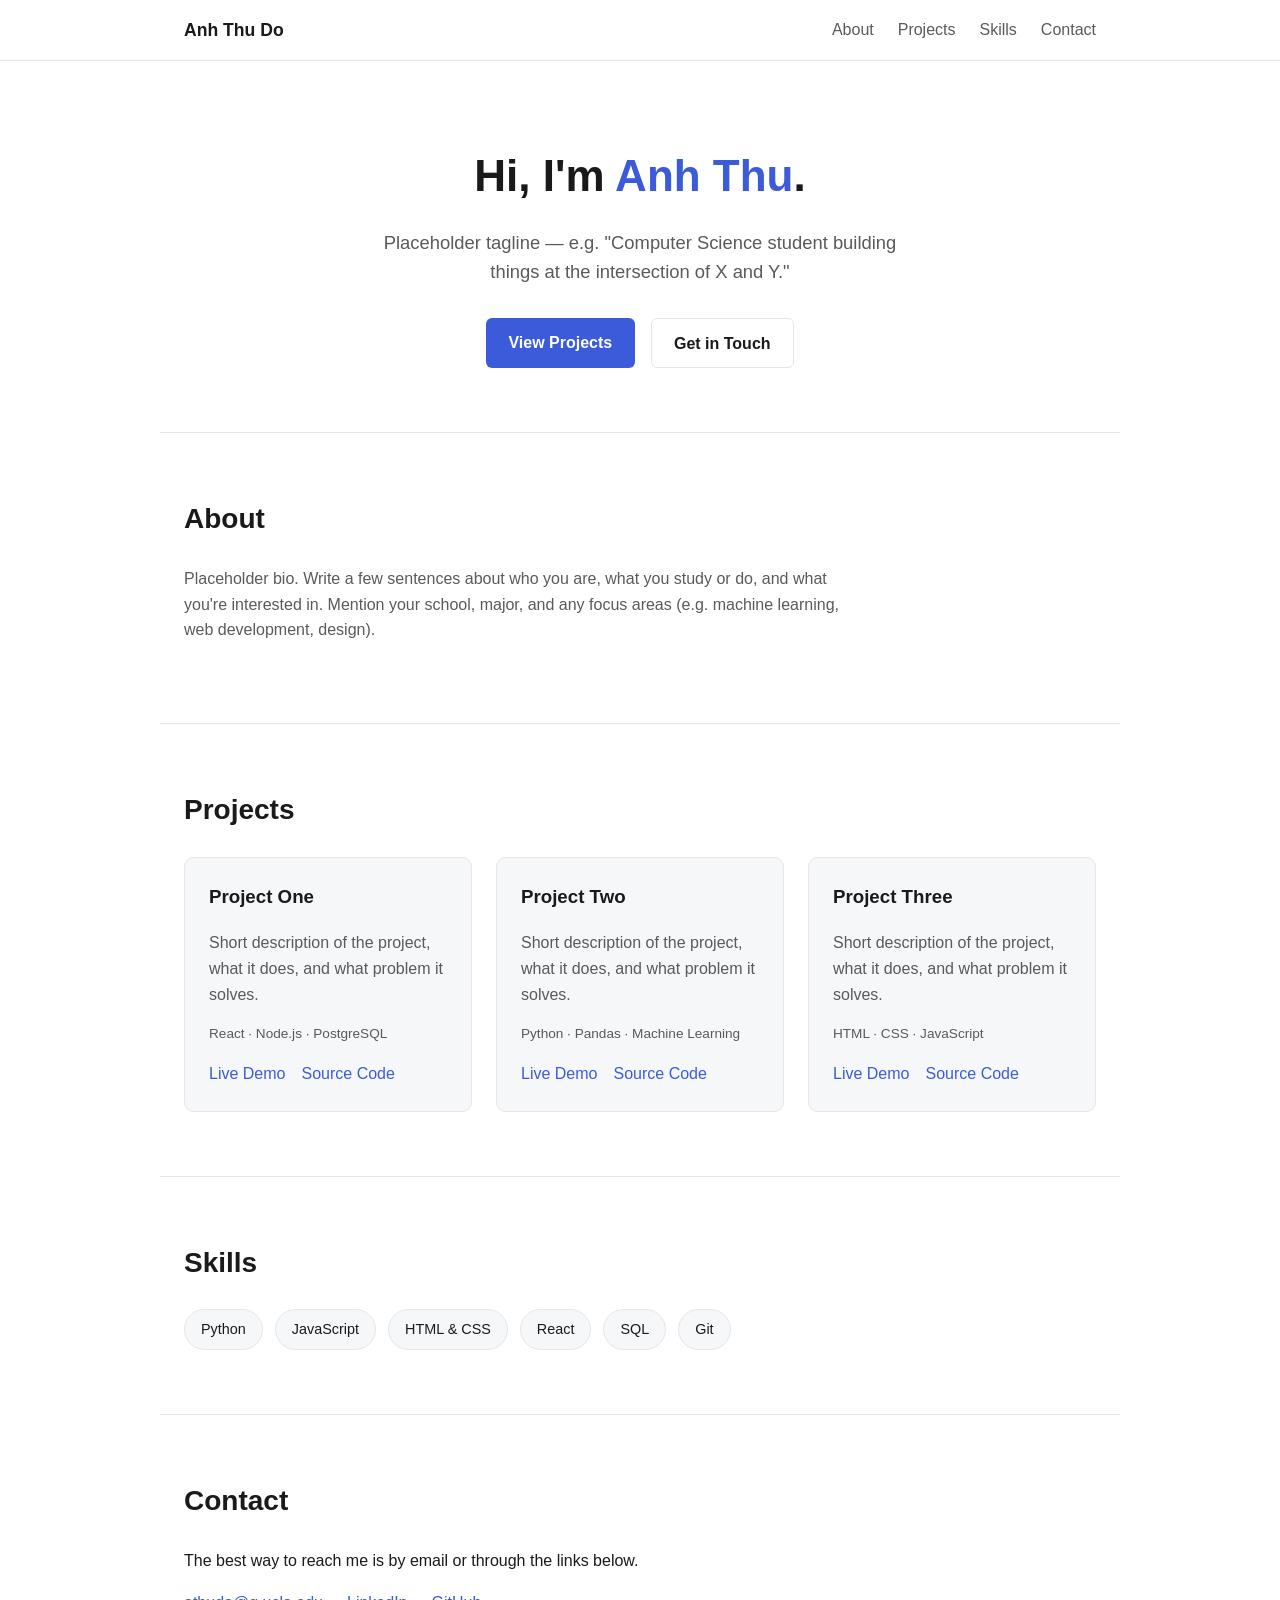
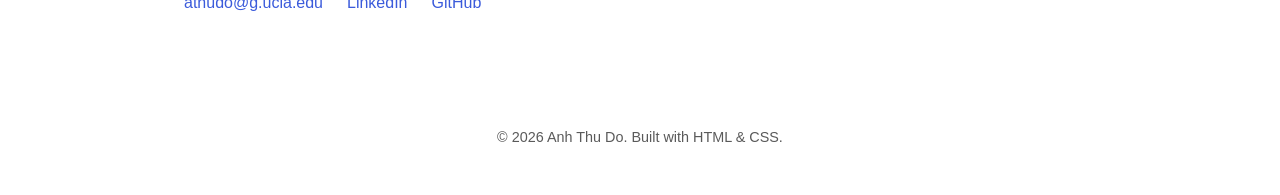
==== index.html @ 228ca064 "website is born" ====
<!DOCTYPE html>
<html lang="en">
<head>
  <meta charset="UTF-8" />
  <meta name="viewport" content="width=device-width, initial-scale=1.0" />
  <title>Anh Thu Do</title>
  <meta name="description" content="Personal website and portfolio of Anh Thu Do." />
  <link rel="stylesheet" href="assets/css/style.css" />
</head>
<body>
  <header class="nav">
    <div class="nav-inner">
      <a href="#" class="nav-logo">Anh Thu Do</a>
      <nav>
        <ul class="nav-links">
          <li><a href="#about">About</a></li>
          <li><a href="#projects">Projects</a></li>
          <li><a href="#skills">Skills</a></li>
          <li><a href="#contact">Contact</a></li>
        </ul>
      </nav>
      <button class="nav-toggle" id="navToggle" aria-label="Toggle menu" aria-expanded="false">
        <span></span><span></span><span></span>
      </button>
    </div>
  </header>

  <main>
    <section id="hero" class="hero">
      <div class="hero-inner">
        <h1>Hi, I'm <span class="accent">Anh Thu</span>.</h1>
        <p class="hero-subtitle">Placeholder tagline &mdash; e.g. "Computer Science student building things at the intersection of X and Y."</p>
        <div class="hero-cta">
          <a href="#projects" class="btn btn-primary">View Projects</a>
          <a href="#contact" class="btn btn-secondary">Get in Touch</a>
        </div>
      </div>
    </section>

    <section id="about" class="section">
      <h2 class="section-title">About</h2>
      <div class="about-content">
        <p>
          Placeholder bio. Write a few sentences about who you are, what you study or do,
          and what you're interested in. Mention your school, major, and any focus areas
          (e.g. machine learning, web development, design).
        </p>
      </div>
    </section>

    <section id="projects" class="section">
      <h2 class="section-title">Projects</h2>
      <div class="project-grid">
        <article class="project-card">
          <h3>Project One</h3>
          <p>Short description of the project, what it does, and what problem it solves.</p>
          <p class="project-tags">React &middot; Node.js &middot; PostgreSQL</p>
          <div class="project-links">
            <a href="#">Live Demo</a>
            <a href="#">Source Code</a>
          </div>
        </article>
        <article class="project-card">
          <h3>Project Two</h3>
          <p>Short description of the project, what it does, and what problem it solves.</p>
          <p class="project-tags">Python &middot; Pandas &middot; Machine Learning</p>
          <div class="project-links">
            <a href="#">Live Demo</a>
            <a href="#">Source Code</a>
          </div>
        </article>
        <article class="project-card">
          <h3>Project Three</h3>
          <p>Short description of the project, what it does, and what problem it solves.</p>
          <p class="project-tags">HTML &middot; CSS &middot; JavaScript</p>
          <div class="project-links">
            <a href="#">Live Demo</a>
            <a href="#">Source Code</a>
          </div>
        </article>
      </div>
    </section>

    <section id="skills" class="section">
      <h2 class="section-title">Skills</h2>
      <ul class="skills-list">
        <li>Python</li>
        <li>JavaScript</li>
        <li>HTML &amp; CSS</li>
        <li>React</li>
        <li>SQL</li>
        <li>Git</li>
      </ul>
    </section>

    <section id="contact" class="section">
      <h2 class="section-title">Contact</h2>
      <p>The best way to reach me is by email or through the links below.</p>
      <div class="contact-links">
        <a href="mailto:athudo@g.ucla.edu">athudo@g.ucla.edu</a>
        <a href="#" target="_blank" rel="noopener">LinkedIn</a>
        <a href="#" target="_blank" rel="noopener">GitHub</a>
      </div>
    </section>
  </main>

  <footer class="footer">
    <p>&copy; <span id="year"></span> Anh Thu Do. Built with HTML &amp; CSS.</p>
  </footer>

  <script src="assets/js/main.js"></script>
</body>
</html>
---- assets/css/style.css ----
:root {
  --bg: #ffffff;
  --bg-alt: #f6f7f9;
  --text: #1a1a1a;
  --text-muted: #5a5a5a;
  --accent: #3b5bdb;
  --border: #e4e6eb;
  --max-width: 960px;
}

@media (prefers-color-scheme: dark) {
  :root {
    --bg: #121212;
    --bg-alt: #1a1a1a;
    --text: #f0f0f0;
    --text-muted: #a0a0a0;
    --accent: #7c9bff;
    --border: #2a2a2a;
  }
}

* {
  box-sizing: border-box;
}

html {
  scroll-behavior: smooth;
}

body {
  margin: 0;
  font-family: -apple-system, BlinkMacSystemFont, "Segoe UI", Roboto, Helvetica, Arial, sans-serif;
  background: var(--bg);
  color: var(--text);
  line-height: 1.6;
}

a {
  color: var(--accent);
  text-decoration: none;
}

a:hover {
  text-decoration: underline;
}

/* Nav */
.nav {
  position: sticky;
  top: 0;
  background: var(--bg);
  border-bottom: 1px solid var(--border);
  z-index: 10;
}

.nav-inner {
  max-width: var(--max-width);
  margin: 0 auto;
  padding: 1rem 1.5rem;
  display: flex;
  align-items: center;
  justify-content: space-between;
}

.nav-logo {
  font-weight: 700;
  font-size: 1.1rem;
  color: var(--text);
}

.nav-links {
  list-style: none;
  display: flex;
  gap: 1.5rem;
  margin: 0;
  padding: 0;
}

.nav-links a {
  color: var(--text-muted);
  font-weight: 500;
}

.nav-links a:hover {
  color: var(--accent);
  text-decoration: none;
}

.nav-toggle {
  display: none;
  flex-direction: column;
  gap: 4px;
  background: none;
  border: none;
  cursor: pointer;
  padding: 0.5rem;
}

.nav-toggle span {
  width: 22px;
  height: 2px;
  background: var(--text);
}

/* Hero */
.hero {
  padding: 5rem 1.5rem 4rem;
  text-align: center;
}

.hero-inner {
  max-width: var(--max-width);
  margin: 0 auto;
}

.hero h1 {
  font-size: 2.75rem;
  margin: 0 0 1rem;
}

.accent {
  color: var(--accent);
}

.hero-subtitle {
  font-size: 1.15rem;
  color: var(--text-muted);
  max-width: 560px;
  margin: 0 auto 2rem;
}

.hero-cta {
  display: flex;
  gap: 1rem;
  justify-content: center;
}

.btn {
  display: inline-block;
  padding: 0.7rem 1.4rem;
  border-radius: 6px;
  font-weight: 600;
}

.btn:hover {
  text-decoration: none;
}

.btn-primary {
  background: var(--accent);
  color: #fff;
}

.btn-primary:hover {
  opacity: 0.9;
}

.btn-secondary {
  background: transparent;
  color: var(--text);
  border: 1px solid var(--border);
}

.btn-secondary:hover {
  background: var(--bg-alt);
}

/* Sections */
.section {
  max-width: var(--max-width);
  margin: 0 auto;
  padding: 4rem 1.5rem;
  border-top: 1px solid var(--border);
}

.section-title {
  font-size: 1.75rem;
  margin: 0 0 1.5rem;
}

.about-content p {
  color: var(--text-muted);
  max-width: 680px;
}

/* Projects */
.project-grid {
  display: grid;
  grid-template-columns: repeat(auto-fit, minmax(260px, 1fr));
  gap: 1.5rem;
}

.project-card {
  background: var(--bg-alt);
  border: 1px solid var(--border);
  border-radius: 10px;
  padding: 1.5rem;
}

.project-card h3 {
  margin-top: 0;
}

.project-card p {
  color: var(--text-muted);
}

.project-tags {
  font-size: 0.85rem;
  color: var(--accent);
}

.project-links {
  display: flex;
  gap: 1rem;
  margin-top: 1rem;
}

/* Skills */
.skills-list {
  list-style: none;
  display: flex;
  flex-wrap: wrap;
  gap: 0.75rem;
  padding: 0;
  margin: 0;
}

.skills-list li {
  background: var(--bg-alt);
  border: 1px solid var(--border);
  padding: 0.5rem 1rem;
  border-radius: 999px;
  font-size: 0.9rem;
}

/* Contact */
.contact-links {
  display: flex;
  gap: 1.5rem;
  flex-wrap: wrap;
  margin-top: 1rem;
  font-weight: 500;
}

/* Footer */
.footer {
  text-align: center;
  padding: 2rem 1.5rem;
  color: var(--text-muted);
  font-size: 0.9rem;
}

/* Mobile */
@media (max-width: 640px) {
  .nav-links {
    position: absolute;
    top: 100%;
    left: 0;
    right: 0;
    background: var(--bg);
    border-bottom: 1px solid var(--border);
    flex-direction: column;
    padding: 1rem 1.5rem;
    display: none;
  }

  .nav-links.open {
    display: flex;
  }

  .nav-toggle {
    display: flex;
  }

  .hero h1 {
    font-size: 2.1rem;
  }

  .hero-cta {
    flex-direction: column;
    align-items: center;
  }
}
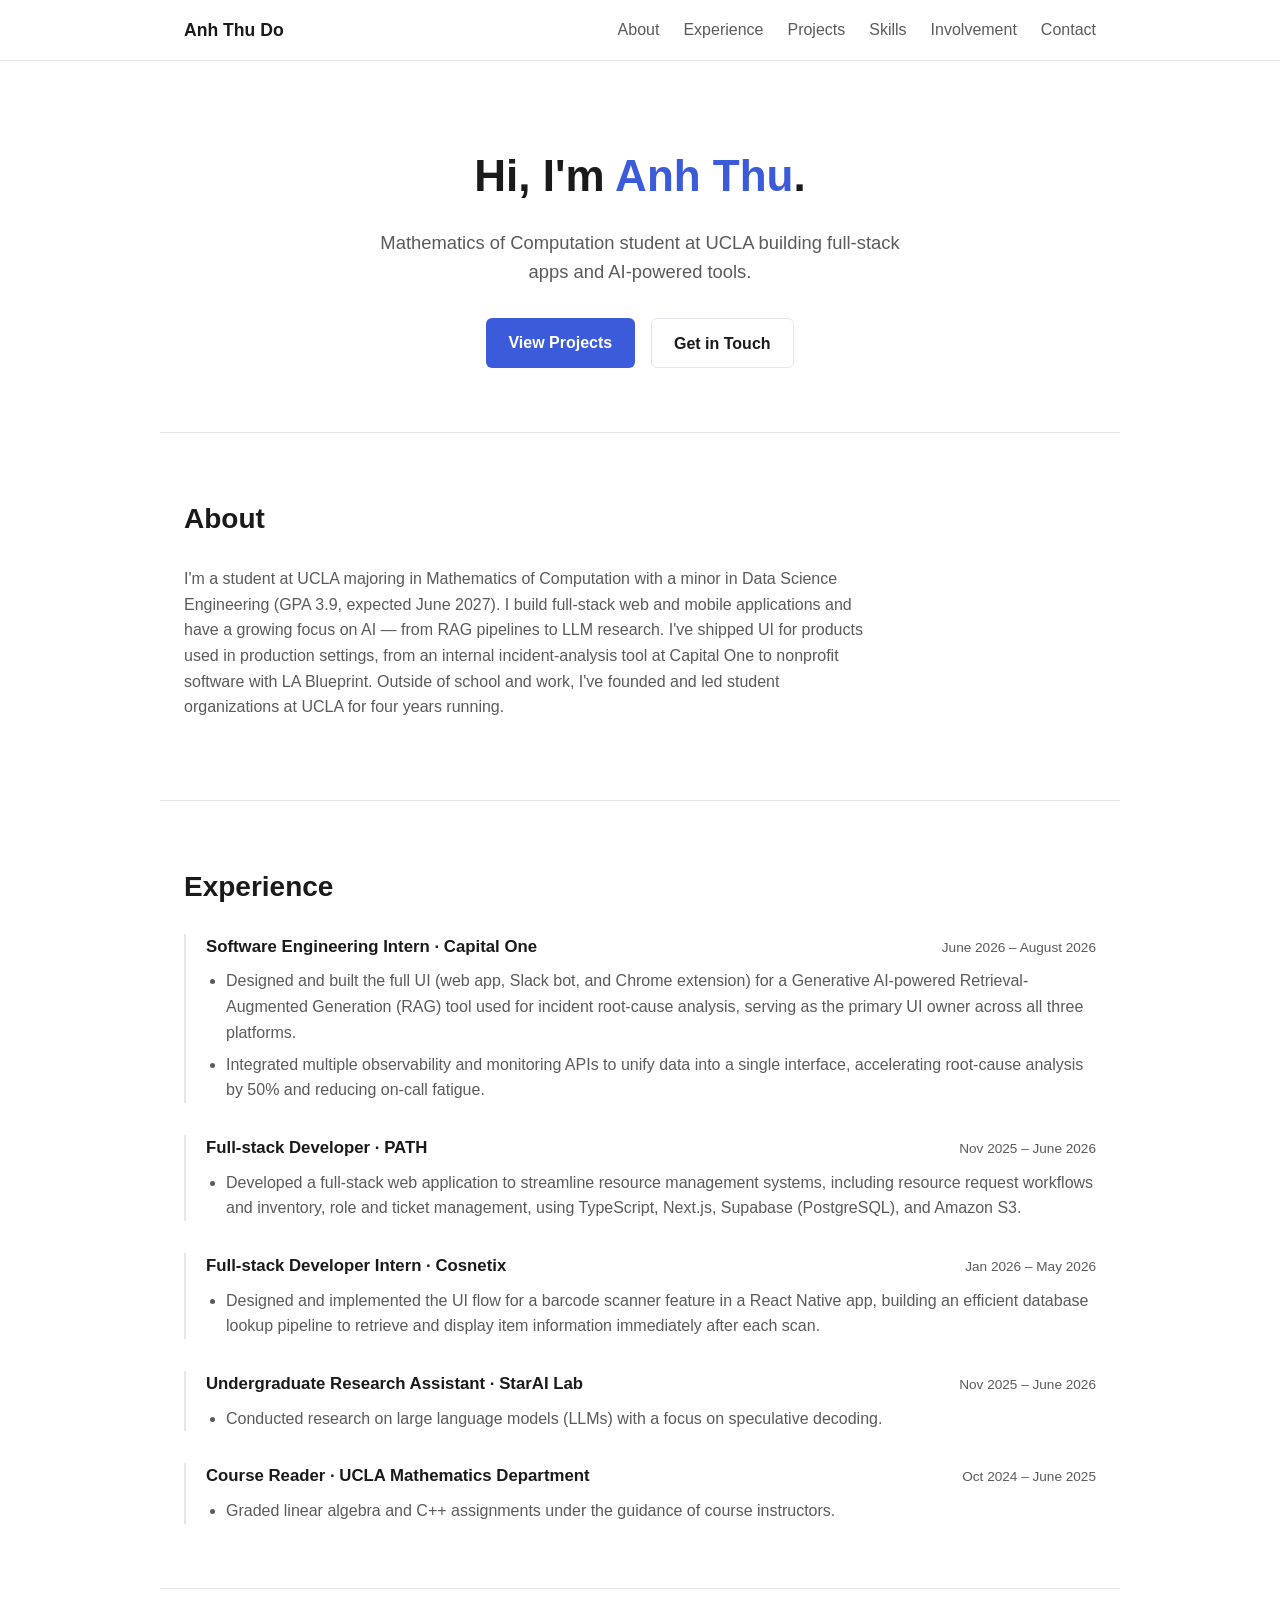
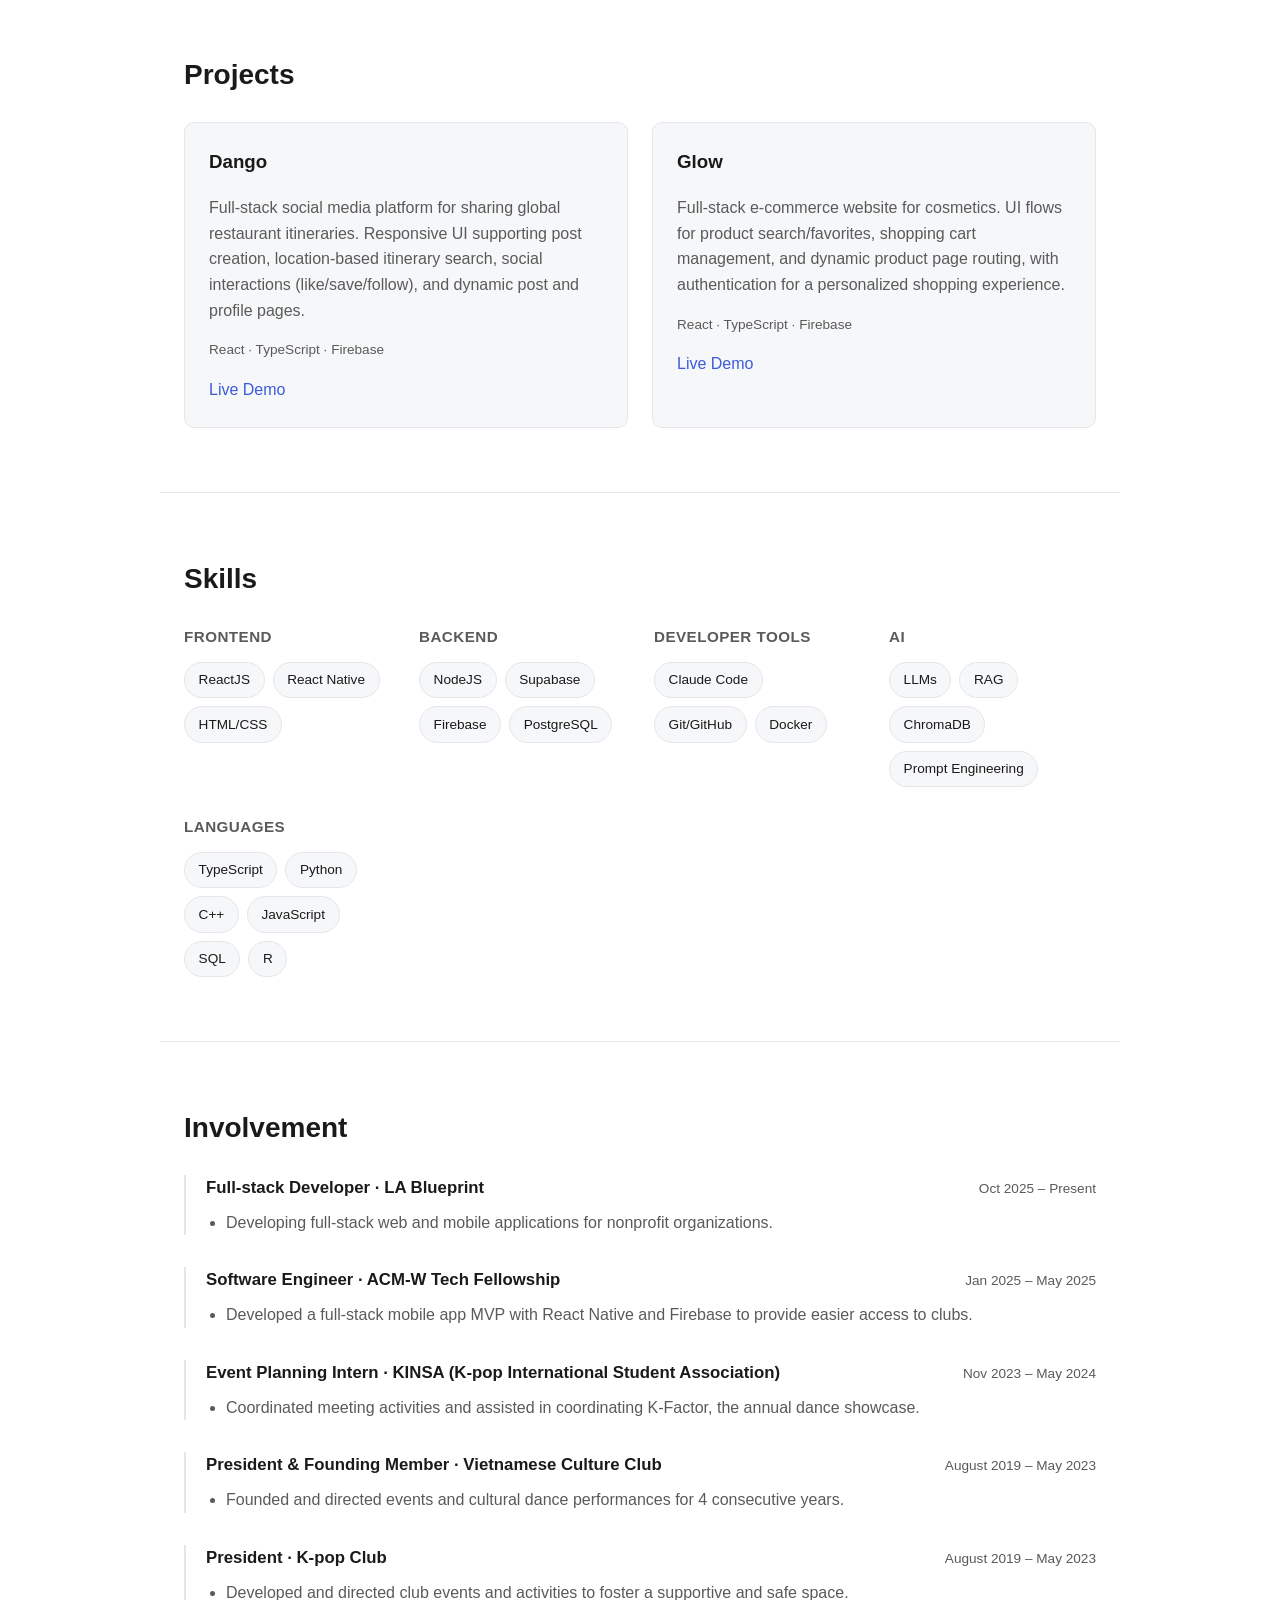
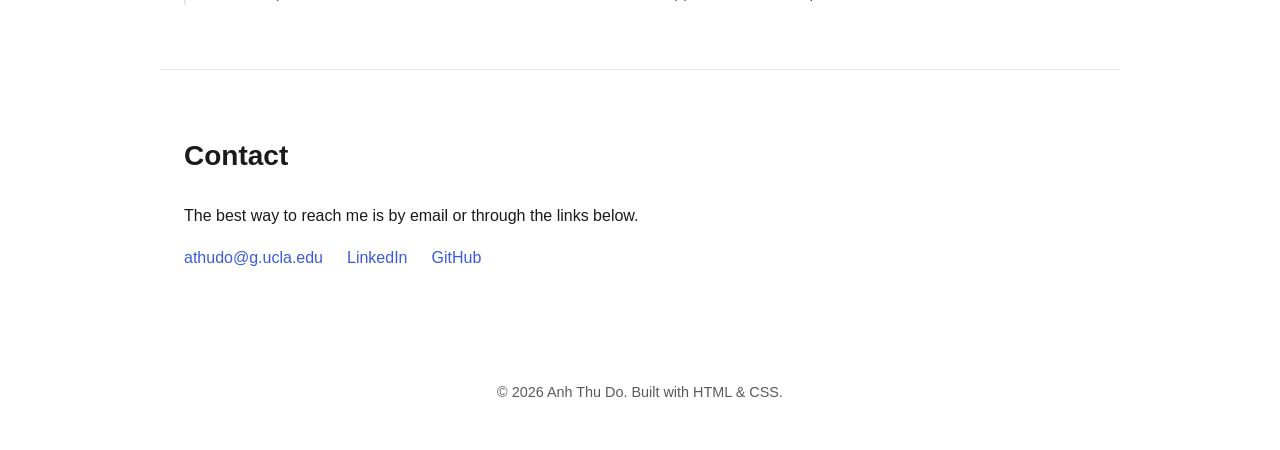
==== commit faa8e305: "added info" ====
--- a/index.html
+++ b/index.html
@@ -4,7 +4,7 @@
   <meta charset="UTF-8" />
   <meta name="viewport" content="width=device-width, initial-scale=1.0" />
   <title>Anh Thu Do</title>
-  <meta name="description" content="Personal website and portfolio of Anh Thu Do." />
+  <meta name="description" content="Personal website and portfolio of Anh Thu Do — Mathematics of Computation student at UCLA." />
   <link rel="stylesheet" href="assets/css/style.css" />
 </head>
 <body>
@@ -14,8 +14,10 @@
       <nav>
         <ul class="nav-links">
           <li><a href="#about">About</a></li>
+          <li><a href="#experience">Experience</a></li>
           <li><a href="#projects">Projects</a></li>
           <li><a href="#skills">Skills</a></li>
+          <li><a href="#involvement">Involvement</a></li>
           <li><a href="#contact">Contact</a></li>
         </ul>
       </nav>
@@ -29,7 +31,7 @@
     <section id="hero" class="hero">
       <div class="hero-inner">
         <h1>Hi, I'm <span class="accent">Anh Thu</span>.</h1>
-        <p class="hero-subtitle">Placeholder tagline &mdash; e.g. "Computer Science student building things at the intersection of X and Y."</p>
+        <p class="hero-subtitle">Mathematics of Computation student at UCLA building full-stack apps and AI-powered tools.</p>
         <div class="hero-cta">
           <a href="#projects" class="btn btn-primary">View Projects</a>
           <a href="#contact" class="btn btn-secondary">Get in Touch</a>
@@ -41,10 +43,69 @@
       <h2 class="section-title">About</h2>
       <div class="about-content">
         <p>
-          Placeholder bio. Write a few sentences about who you are, what you study or do,
-          and what you're interested in. Mention your school, major, and any focus areas
-          (e.g. machine learning, web development, design).
+          I'm a student at UCLA majoring in Mathematics of Computation with a minor in Data Science
+          Engineering (GPA 3.9, expected June 2027). I build full-stack web and mobile applications and
+          have a growing focus on AI — from RAG pipelines to LLM research. I've shipped UI for
+          products used in production settings, from an internal incident-analysis tool at Capital One
+          to nonprofit software with LA Blueprint. Outside of school and work, I've founded and led
+          student organizations at UCLA for four years running.
         </p>
+      </div>
+    </section>
+
+    <section id="experience" class="section">
+      <h2 class="section-title">Experience</h2>
+      <div class="timeline">
+        <article class="timeline-item">
+          <div class="timeline-header">
+            <h3>Software Engineering Intern &middot; Capital One</h3>
+            <span class="timeline-date">June 2026 – August 2026</span>
+          </div>
+          <ul>
+            <li>Designed and built the full UI (web app, Slack bot, and Chrome extension) for a Generative AI-powered Retrieval-Augmented Generation (RAG) tool used for incident root-cause analysis, serving as the primary UI owner across all three platforms.</li>
+            <li>Integrated multiple observability and monitoring APIs to unify data into a single interface, accelerating root-cause analysis by 50% and reducing on-call fatigue.</li>
+          </ul>
+        </article>
+
+        <article class="timeline-item">
+          <div class="timeline-header">
+            <h3>Full-stack Developer &middot; PATH</h3>
+            <span class="timeline-date">Nov 2025 – June 2026</span>
+          </div>
+          <ul>
+            <li>Developed a full-stack web application to streamline resource management systems, including resource request workflows and inventory, role and ticket management, using TypeScript, Next.js, Supabase (PostgreSQL), and Amazon S3.</li>
+          </ul>
+        </article>
+
+        <article class="timeline-item">
+          <div class="timeline-header">
+            <h3>Full-stack Developer Intern &middot; Cosnetix</h3>
+            <span class="timeline-date">Jan 2026 – May 2026</span>
+          </div>
+          <ul>
+            <li>Designed and implemented the UI flow for a barcode scanner feature in a React Native app, building an efficient database lookup pipeline to retrieve and display item information immediately after each scan.</li>
+          </ul>
+        </article>
+
+        <article class="timeline-item">
+          <div class="timeline-header">
+            <h3>Undergraduate Research Assistant &middot; StarAI Lab</h3>
+            <span class="timeline-date">Nov 2025 – June 2026</span>
+          </div>
+          <ul>
+            <li>Conducted research on large language models (LLMs) with a focus on speculative decoding.</li>
+          </ul>
+        </article>
+
+        <article class="timeline-item">
+          <div class="timeline-header">
+            <h3>Course Reader &middot; UCLA Mathematics Department</h3>
+            <span class="timeline-date">Oct 2024 – June 2025</span>
+          </div>
+          <ul>
+            <li>Graded linear algebra and C++ assignments under the guidance of course instructors.</li>
+          </ul>
+        </article>
       </div>
     </section>
 
@@ -52,30 +113,19 @@
       <h2 class="section-title">Projects</h2>
       <div class="project-grid">
         <article class="project-card">
-          <h3>Project One</h3>
-          <p>Short description of the project, what it does, and what problem it solves.</p>
-          <p class="project-tags">React &middot; Node.js &middot; PostgreSQL</p>
+          <h3>Dango</h3>
+          <p>Full-stack social media platform for sharing global restaurant itineraries. Responsive UI supporting post creation, location-based itinerary search, social interactions (like/save/follow), and dynamic post and profile pages.</p>
+          <p class="project-tags">React &middot; TypeScript &middot; Firebase</p>
           <div class="project-links">
-            <a href="#">Live Demo</a>
-            <a href="#">Source Code</a>
+            <a href="https://dangoapp.netlify.app/" target="_blank" rel="noopener">Live Demo</a>
           </div>
         </article>
         <article class="project-card">
-          <h3>Project Two</h3>
-          <p>Short description of the project, what it does, and what problem it solves.</p>
-          <p class="project-tags">Python &middot; Pandas &middot; Machine Learning</p>
+          <h3>Glow</h3>
+          <p>Full-stack e-commerce website for cosmetics. UI flows for product search/favorites, shopping cart management, and dynamic product page routing, with authentication for a personalized shopping experience.</p>
+          <p class="project-tags">React &middot; TypeScript &middot; Firebase</p>
           <div class="project-links">
-            <a href="#">Live Demo</a>
-            <a href="#">Source Code</a>
-          </div>
-        </article>
-        <article class="project-card">
-          <h3>Project Three</h3>
-          <p>Short description of the project, what it does, and what problem it solves.</p>
-          <p class="project-tags">HTML &middot; CSS &middot; JavaScript</p>
-          <div class="project-links">
-            <a href="#">Live Demo</a>
-            <a href="#">Source Code</a>
+            <a href="https://glowcos.netlify.app/" target="_blank" rel="noopener">Live Demo</a>
           </div>
         </article>
       </div>
@@ -83,14 +133,104 @@
 
     <section id="skills" class="section">
       <h2 class="section-title">Skills</h2>
-      <ul class="skills-list">
-        <li>Python</li>
-        <li>JavaScript</li>
-        <li>HTML &amp; CSS</li>
-        <li>React</li>
-        <li>SQL</li>
-        <li>Git</li>
-      </ul>
+      <div class="skills-grid">
+        <div class="skills-category">
+          <h4>Frontend</h4>
+          <ul class="skills-list">
+            <li>ReactJS</li>
+            <li>React Native</li>
+            <li>HTML/CSS</li>
+          </ul>
+        </div>
+        <div class="skills-category">
+          <h4>Backend</h4>
+          <ul class="skills-list">
+            <li>NodeJS</li>
+            <li>Supabase</li>
+            <li>Firebase</li>
+            <li>PostgreSQL</li>
+          </ul>
+        </div>
+        <div class="skills-category">
+          <h4>Developer Tools</h4>
+          <ul class="skills-list">
+            <li>Claude Code</li>
+            <li>Git/GitHub</li>
+            <li>Docker</li>
+          </ul>
+        </div>
+        <div class="skills-category">
+          <h4>AI</h4>
+          <ul class="skills-list">
+            <li>LLMs</li>
+            <li>RAG</li>
+            <li>ChromaDB</li>
+            <li>Prompt Engineering</li>
+          </ul>
+        </div>
+        <div class="skills-category">
+          <h4>Languages</h4>
+          <ul class="skills-list">
+            <li>TypeScript</li>
+            <li>Python</li>
+            <li>C++</li>
+            <li>JavaScript</li>
+            <li>SQL</li>
+            <li>R</li>
+          </ul>
+        </div>
+      </div>
+    </section>
+
+    <section id="involvement" class="section">
+      <h2 class="section-title">Involvement</h2>
+      <div class="timeline">
+        <article class="timeline-item">
+          <div class="timeline-header">
+            <h3>Full-stack Developer &middot; LA Blueprint</h3>
+            <span class="timeline-date">Oct 2025 – Present</span>
+          </div>
+          <ul>
+            <li>Developing full-stack web and mobile applications for nonprofit organizations.</li>
+          </ul>
+        </article>
+        <article class="timeline-item">
+          <div class="timeline-header">
+            <h3>Software Engineer &middot; ACM-W Tech Fellowship</h3>
+            <span class="timeline-date">Jan 2025 – May 2025</span>
+          </div>
+          <ul>
+            <li>Developed a full-stack mobile app MVP with React Native and Firebase to provide easier access to clubs.</li>
+          </ul>
+        </article>
+        <article class="timeline-item">
+          <div class="timeline-header">
+            <h3>Event Planning Intern &middot; KINSA (K-pop International Student Association)</h3>
+            <span class="timeline-date">Nov 2023 – May 2024</span>
+          </div>
+          <ul>
+            <li>Coordinated meeting activities and assisted in coordinating K-Factor, the annual dance showcase.</li>
+          </ul>
+        </article>
+        <article class="timeline-item">
+          <div class="timeline-header">
+            <h3>President &amp; Founding Member &middot; Vietnamese Culture Club</h3>
+            <span class="timeline-date">August 2019 – May 2023</span>
+          </div>
+          <ul>
+            <li>Founded and directed events and cultural dance performances for 4 consecutive years.</li>
+          </ul>
+        </article>
+        <article class="timeline-item">
+          <div class="timeline-header">
+            <h3>President &middot; K-pop Club</h3>
+            <span class="timeline-date">August 2019 – May 2023</span>
+          </div>
+          <ul>
+            <li>Developed and directed club events and activities to foster a supportive and safe space.</li>
+          </ul>
+        </article>
+      </div>
     </section>
 
     <section id="contact" class="section">
@@ -98,8 +238,8 @@
       <p>The best way to reach me is by email or through the links below.</p>
       <div class="contact-links">
         <a href="mailto:athudo@g.ucla.edu">athudo@g.ucla.edu</a>
-        <a href="#" target="_blank" rel="noopener">LinkedIn</a>
-        <a href="#" target="_blank" rel="noopener">GitHub</a>
+        <a href="http://www.linkedin.com/in/anh-thu-do-atd" target="_blank" rel="noopener">LinkedIn</a>
+        <a href="https://github.com/minado05" target="_blank" rel="noopener">GitHub</a>
       </div>
     </section>
   </main>
--- a/assets/css/style.css
+++ b/assets/css/style.css
@@ -216,12 +216,68 @@
   margin-top: 1rem;
 }
 
+/* Timeline (Experience / Involvement) */
+.timeline {
+  display: flex;
+  flex-direction: column;
+  gap: 2rem;
+}
+
+.timeline-item {
+  border-left: 2px solid var(--border);
+  padding-left: 1.25rem;
+}
+
+.timeline-header {
+  display: flex;
+  flex-wrap: wrap;
+  align-items: baseline;
+  justify-content: space-between;
+  gap: 0.5rem;
+  margin-bottom: 0.5rem;
+}
+
+.timeline-header h3 {
+  margin: 0;
+  font-size: 1.05rem;
+}
+
+.timeline-date {
+  color: var(--text-muted);
+  font-size: 0.85rem;
+  white-space: nowrap;
+}
+
+.timeline-item ul {
+  margin: 0;
+  padding-left: 1.25rem;
+  color: var(--text-muted);
+}
+
+.timeline-item li + li {
+  margin-top: 0.4rem;
+}
+
 /* Skills */
+.skills-grid {
+  display: grid;
+  grid-template-columns: repeat(auto-fit, minmax(200px, 1fr));
+  gap: 1.75rem;
+}
+
+.skills-category h4 {
+  margin: 0 0 0.75rem;
+  font-size: 0.95rem;
+  color: var(--text-muted);
+  text-transform: uppercase;
+  letter-spacing: 0.03em;
+}
+
 .skills-list {
   list-style: none;
   display: flex;
   flex-wrap: wrap;
-  gap: 0.75rem;
+  gap: 0.5rem;
   padding: 0;
   margin: 0;
 }
@@ -229,9 +285,9 @@
 .skills-list li {
   background: var(--bg-alt);
   border: 1px solid var(--border);
-  padding: 0.5rem 1rem;
+  padding: 0.4rem 0.85rem;
   border-radius: 999px;
-  font-size: 0.9rem;
+  font-size: 0.85rem;
 }
 
 /* Contact */
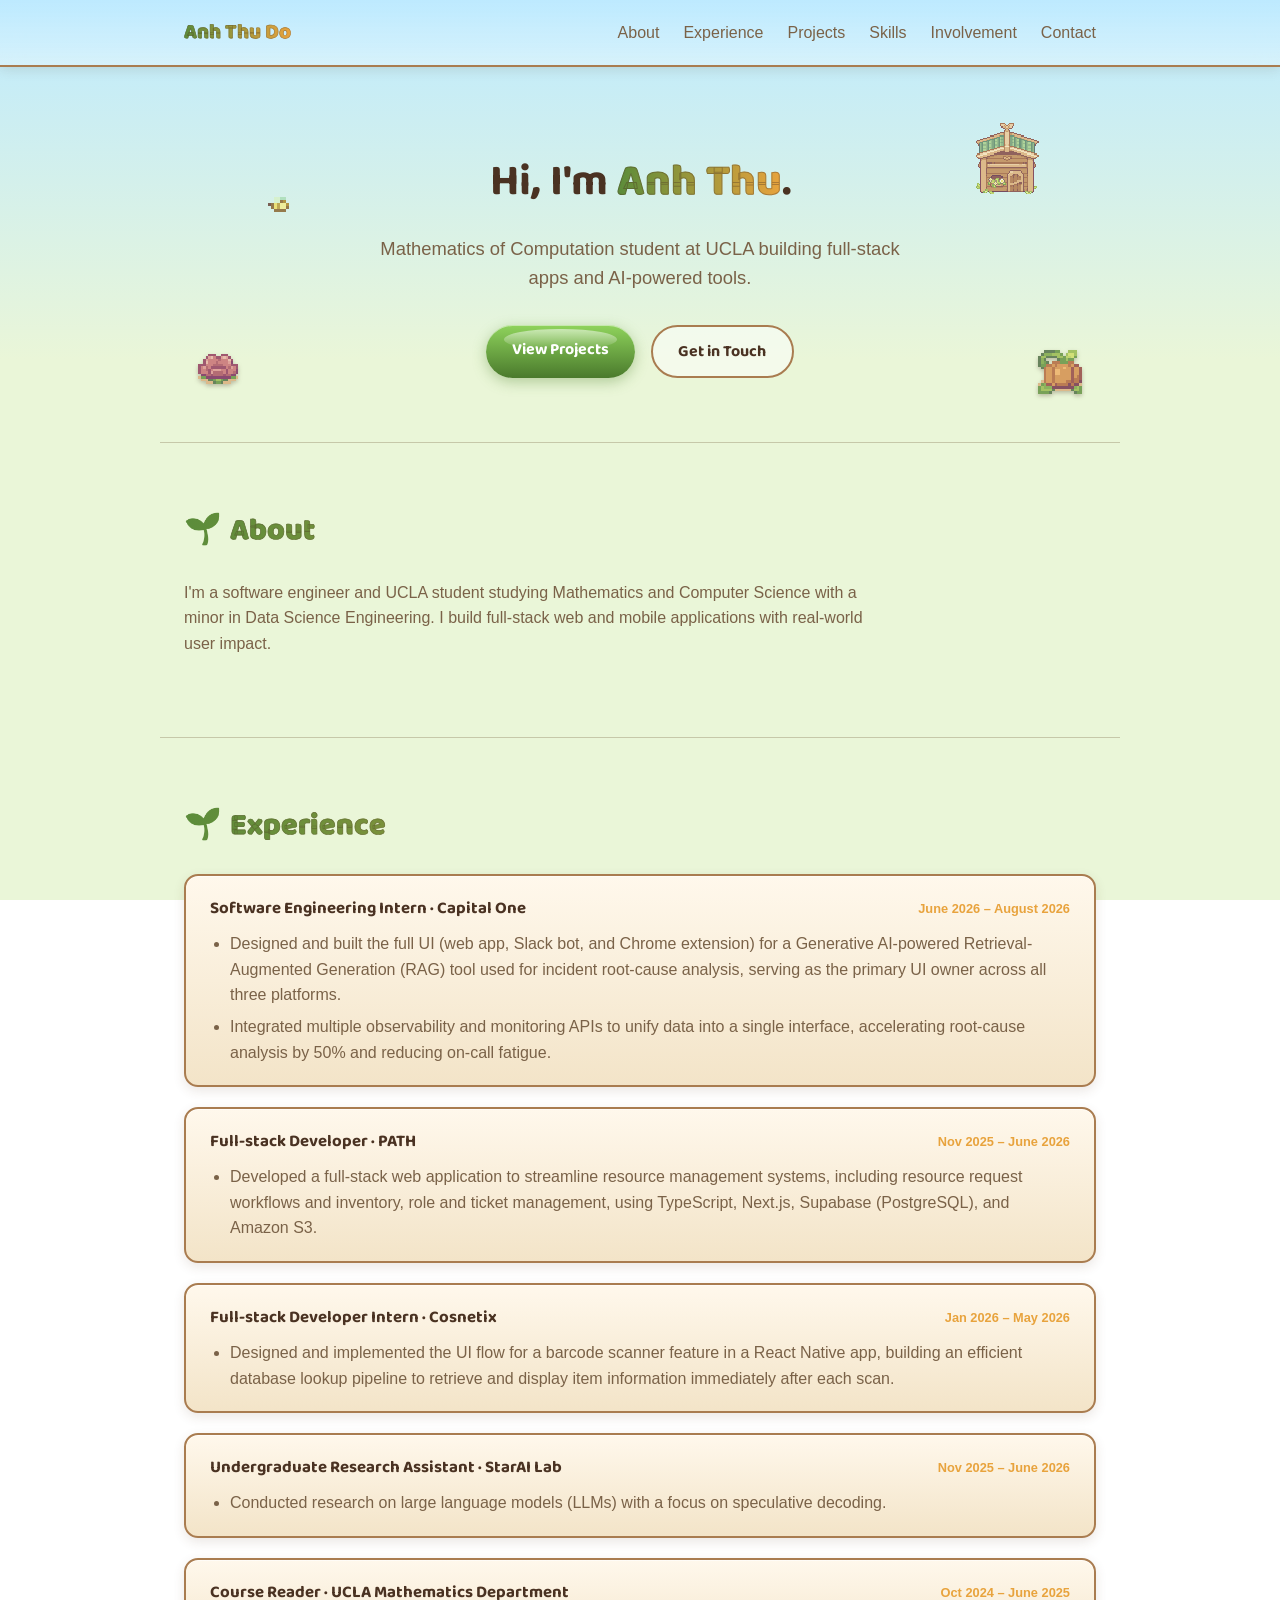
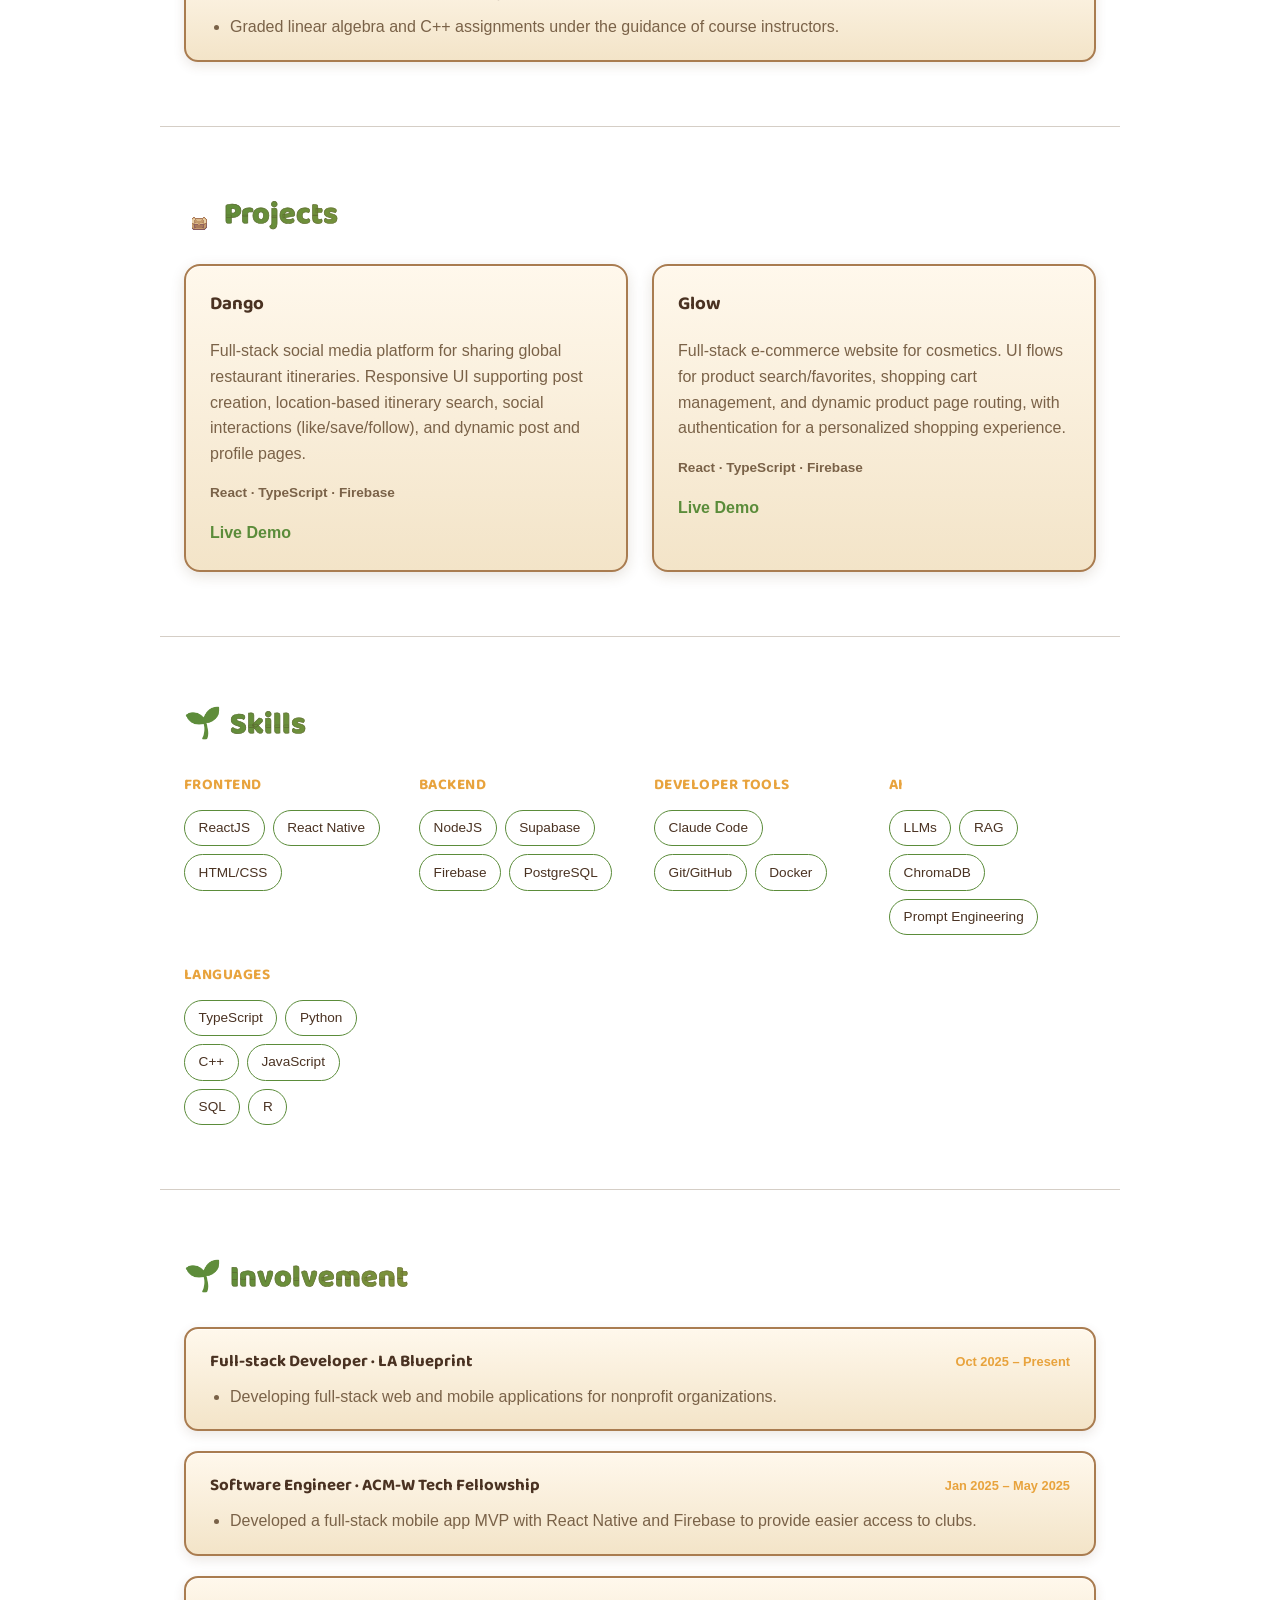
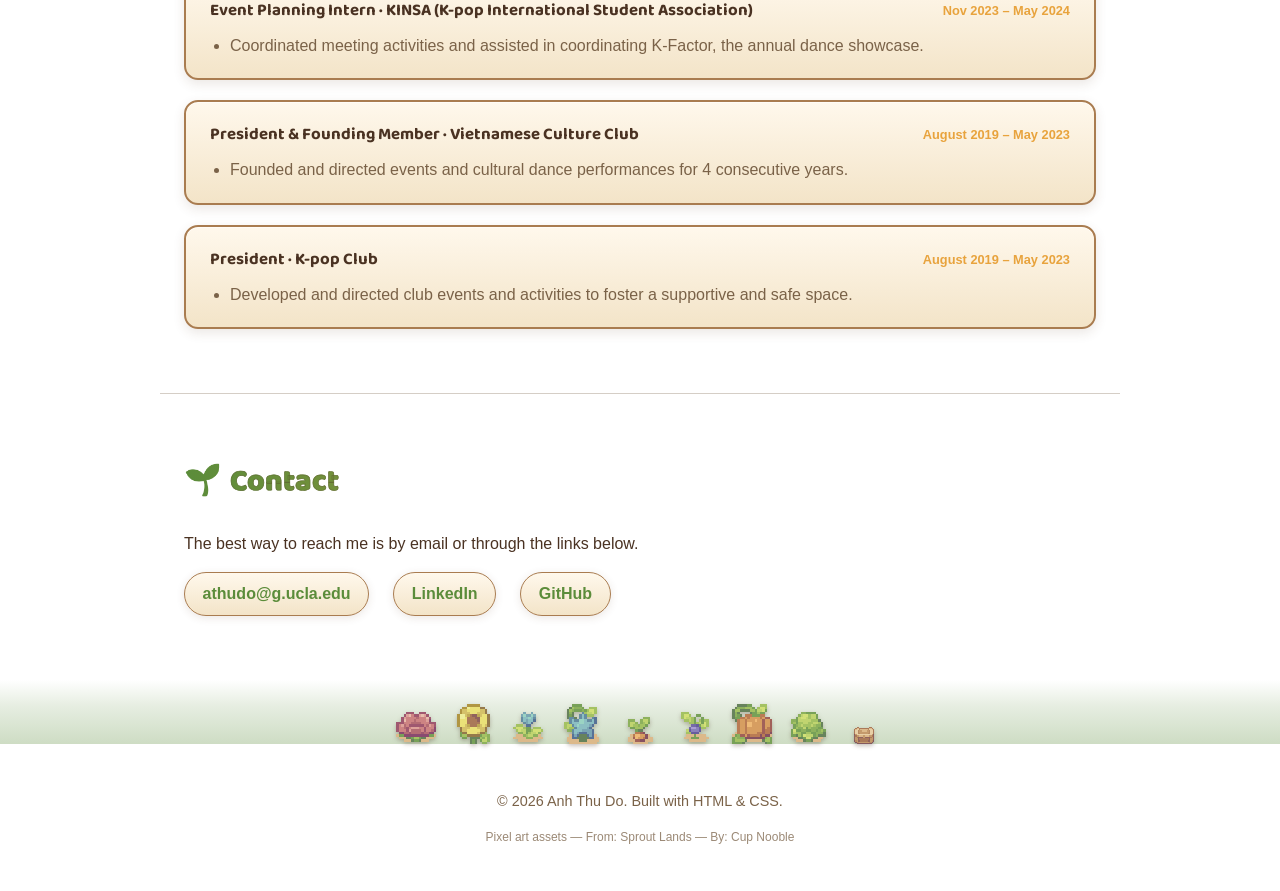
==== commit 260c118e: "temp garden theme" ====
--- a/index.html
+++ b/index.html
@@ -1,253 +1,333 @@
-<!DOCTYPE html>
+<!doctype html>
 <html lang="en">
-<head>
-  <meta charset="UTF-8" />
-  <meta name="viewport" content="width=device-width, initial-scale=1.0" />
-  <title>Anh Thu Do</title>
-  <meta name="description" content="Personal website and portfolio of Anh Thu Do — Mathematics of Computation student at UCLA." />
-  <link rel="stylesheet" href="assets/css/style.css" />
-</head>
-<body>
-  <header class="nav">
-    <div class="nav-inner">
-      <a href="#" class="nav-logo">Anh Thu Do</a>
-      <nav>
-        <ul class="nav-links">
-          <li><a href="#about">About</a></li>
-          <li><a href="#experience">Experience</a></li>
-          <li><a href="#projects">Projects</a></li>
-          <li><a href="#skills">Skills</a></li>
-          <li><a href="#involvement">Involvement</a></li>
-          <li><a href="#contact">Contact</a></li>
-        </ul>
-      </nav>
-      <button class="nav-toggle" id="navToggle" aria-label="Toggle menu" aria-expanded="false">
-        <span></span><span></span><span></span>
-      </button>
+  <head>
+    <meta charset="UTF-8" />
+    <meta name="viewport" content="width=device-width, initial-scale=1.0" />
+    <title>Anh Thu Do</title>
+    <meta
+      name="description"
+      content="Personal website and portfolio of Anh Thu Do — Mathematics of Computation student at UCLA."
+    />
+    <link rel="preconnect" href="https://fonts.googleapis.com" />
+    <link rel="preconnect" href="https://fonts.gstatic.com" crossorigin />
+    <link
+      href="https://fonts.googleapis.com/css2?family=Baloo+2:wght@600;700;800&display=swap"
+      rel="stylesheet"
+    />
+    <link rel="stylesheet" href="assets/css/style.css" />
+  </head>
+  <body>
+    <header class="nav">
+      <div class="nav-inner">
+        <a href="#" class="nav-logo">Anh Thu Do</a>
+        <nav>
+          <ul class="nav-links">
+            <li><a href="#about">About</a></li>
+            <li><a href="#experience">Experience</a></li>
+            <li><a href="#projects">Projects</a></li>
+            <li><a href="#skills">Skills</a></li>
+            <li><a href="#involvement">Involvement</a></li>
+            <li><a href="#contact">Contact</a></li>
+          </ul>
+        </nav>
+        <button class="nav-toggle" id="navToggle" aria-label="Toggle menu" aria-expanded="false">
+          <span></span><span></span><span></span>
+        </button>
+      </div>
+    </header>
+
+    <main>
+      <section id="hero" class="hero">
+        <div class="hero-inner">
+          <img src="assets/img/garden/house.png" alt="" class="hero-house" aria-hidden="true" />
+          <div class="hero-bee" aria-hidden="true"></div>
+          <img src="assets/img/garden/rose.png" alt="" class="hero-flower-left" aria-hidden="true" />
+          <img src="assets/img/garden/pumpkin.png" alt="" class="hero-flower-right" aria-hidden="true" />
+          <h1>Hi, I'm <span class="accent">Anh Thu</span>.</h1>
+          <p class="hero-subtitle">
+            Mathematics of Computation student at UCLA building full-stack apps and AI-powered
+            tools.
+          </p>
+          <div class="hero-cta">
+            <a href="#projects" class="btn btn-primary">View Projects</a>
+            <a href="#contact" class="btn btn-secondary">Get in Touch</a>
+          </div>
+        </div>
+      </section>
+
+      <section id="about" class="section">
+        <h2 class="section-title">About</h2>
+        <div class="about-content">
+          <p>
+            I'm a software engineer and UCLA student studying Mathematics and Computer Science with
+            a minor in Data Science Engineering. I build full-stack web and mobile applications with
+            real-world user impact.
+          </p>
+        </div>
+      </section>
+
+      <section id="experience" class="section">
+        <h2 class="section-title">Experience</h2>
+        <div class="timeline">
+          <article class="timeline-item">
+            <div class="timeline-header">
+              <h3>Software Engineering Intern &middot; Capital One</h3>
+              <span class="timeline-date">June 2026 – August 2026</span>
+            </div>
+            <ul>
+              <li>
+                Designed and built the full UI (web app, Slack bot, and Chrome extension) for a
+                Generative AI-powered Retrieval-Augmented Generation (RAG) tool used for incident
+                root-cause analysis, serving as the primary UI owner across all three platforms.
+              </li>
+              <li>
+                Integrated multiple observability and monitoring APIs to unify data into a single
+                interface, accelerating root-cause analysis by 50% and reducing on-call fatigue.
+              </li>
+            </ul>
+          </article>
+
+          <article class="timeline-item">
+            <div class="timeline-header">
+              <h3>Full-stack Developer &middot; PATH</h3>
+              <span class="timeline-date">Nov 2025 – June 2026</span>
+            </div>
+            <ul>
+              <li>
+                Developed a full-stack web application to streamline resource management systems,
+                including resource request workflows and inventory, role and ticket management,
+                using TypeScript, Next.js, Supabase (PostgreSQL), and Amazon S3.
+              </li>
+            </ul>
+          </article>
+
+          <article class="timeline-item">
+            <div class="timeline-header">
+              <h3>Full-stack Developer Intern &middot; Cosnetix</h3>
+              <span class="timeline-date">Jan 2026 – May 2026</span>
+            </div>
+            <ul>
+              <li>
+                Designed and implemented the UI flow for a barcode scanner feature in a React Native
+                app, building an efficient database lookup pipeline to retrieve and display item
+                information immediately after each scan.
+              </li>
+            </ul>
+          </article>
+
+          <article class="timeline-item">
+            <div class="timeline-header">
+              <h3>Undergraduate Research Assistant &middot; StarAI Lab</h3>
+              <span class="timeline-date">Nov 2025 – June 2026</span>
+            </div>
+            <ul>
+              <li>
+                Conducted research on large language models (LLMs) with a focus on speculative
+                decoding.
+              </li>
+            </ul>
+          </article>
+
+          <article class="timeline-item">
+            <div class="timeline-header">
+              <h3>Course Reader &middot; UCLA Mathematics Department</h3>
+              <span class="timeline-date">Oct 2024 – June 2025</span>
+            </div>
+            <ul>
+              <li>
+                Graded linear algebra and C++ assignments under the guidance of course instructors.
+              </li>
+            </ul>
+          </article>
+        </div>
+      </section>
+
+      <section id="projects" class="section">
+        <h2 class="section-title">
+          <img
+            src="assets/img/garden/chest.png"
+            alt=""
+            class="title-icon"
+            aria-hidden="true"
+          />Projects
+        </h2>
+        <div class="project-grid">
+          <article class="project-card">
+            <h3>Dango</h3>
+            <p>
+              Full-stack social media platform for sharing global restaurant itineraries. Responsive
+              UI supporting post creation, location-based itinerary search, social interactions
+              (like/save/follow), and dynamic post and profile pages.
+            </p>
+            <p class="project-tags">React &middot; TypeScript &middot; Firebase</p>
+            <div class="project-links">
+              <a href="https://dangoapp.netlify.app/" target="_blank" rel="noopener">Live Demo</a>
+            </div>
+          </article>
+          <article class="project-card">
+            <h3>Glow</h3>
+            <p>
+              Full-stack e-commerce website for cosmetics. UI flows for product search/favorites,
+              shopping cart management, and dynamic product page routing, with authentication for a
+              personalized shopping experience.
+            </p>
+            <p class="project-tags">React &middot; TypeScript &middot; Firebase</p>
+            <div class="project-links">
+              <a href="https://glowcos.netlify.app/" target="_blank" rel="noopener">Live Demo</a>
+            </div>
+          </article>
+        </div>
+      </section>
+
+      <section id="skills" class="section">
+        <h2 class="section-title">Skills</h2>
+        <div class="skills-grid">
+          <div class="skills-category">
+            <h4>Frontend</h4>
+            <ul class="skills-list">
+              <li>ReactJS</li>
+              <li>React Native</li>
+              <li>HTML/CSS</li>
+            </ul>
+          </div>
+          <div class="skills-category">
+            <h4>Backend</h4>
+            <ul class="skills-list">
+              <li>NodeJS</li>
+              <li>Supabase</li>
+              <li>Firebase</li>
+              <li>PostgreSQL</li>
+            </ul>
+          </div>
+          <div class="skills-category">
+            <h4>Developer Tools</h4>
+            <ul class="skills-list">
+              <li>Claude Code</li>
+              <li>Git/GitHub</li>
+              <li>Docker</li>
+            </ul>
+          </div>
+          <div class="skills-category">
+            <h4>AI</h4>
+            <ul class="skills-list">
+              <li>LLMs</li>
+              <li>RAG</li>
+              <li>ChromaDB</li>
+              <li>Prompt Engineering</li>
+            </ul>
+          </div>
+          <div class="skills-category">
+            <h4>Languages</h4>
+            <ul class="skills-list">
+              <li>TypeScript</li>
+              <li>Python</li>
+              <li>C++</li>
+              <li>JavaScript</li>
+              <li>SQL</li>
+              <li>R</li>
+            </ul>
+          </div>
+        </div>
+      </section>
+
+      <section id="involvement" class="section">
+        <h2 class="section-title">Involvement</h2>
+        <div class="timeline">
+          <article class="timeline-item">
+            <div class="timeline-header">
+              <h3>Full-stack Developer &middot; LA Blueprint</h3>
+              <span class="timeline-date">Oct 2025 – Present</span>
+            </div>
+            <ul>
+              <li>
+                Developing full-stack web and mobile applications for nonprofit organizations.
+              </li>
+            </ul>
+          </article>
+          <article class="timeline-item">
+            <div class="timeline-header">
+              <h3>Software Engineer &middot; ACM-W Tech Fellowship</h3>
+              <span class="timeline-date">Jan 2025 – May 2025</span>
+            </div>
+            <ul>
+              <li>
+                Developed a full-stack mobile app MVP with React Native and Firebase to provide
+                easier access to clubs.
+              </li>
+            </ul>
+          </article>
+          <article class="timeline-item">
+            <div class="timeline-header">
+              <h3>
+                Event Planning Intern &middot; KINSA (K-pop International Student Association)
+              </h3>
+              <span class="timeline-date">Nov 2023 – May 2024</span>
+            </div>
+            <ul>
+              <li>
+                Coordinated meeting activities and assisted in coordinating K-Factor, the annual
+                dance showcase.
+              </li>
+            </ul>
+          </article>
+          <article class="timeline-item">
+            <div class="timeline-header">
+              <h3>President &amp; Founding Member &middot; Vietnamese Culture Club</h3>
+              <span class="timeline-date">August 2019 – May 2023</span>
+            </div>
+            <ul>
+              <li>
+                Founded and directed events and cultural dance performances for 4 consecutive years.
+              </li>
+            </ul>
+          </article>
+          <article class="timeline-item">
+            <div class="timeline-header">
+              <h3>President &middot; K-pop Club</h3>
+              <span class="timeline-date">August 2019 – May 2023</span>
+            </div>
+            <ul>
+              <li>
+                Developed and directed club events and activities to foster a supportive and safe
+                space.
+              </li>
+            </ul>
+          </article>
+        </div>
+      </section>
+
+      <section id="contact" class="section">
+        <h2 class="section-title">Contact</h2>
+        <p>The best way to reach me is by email or through the links below.</p>
+        <div class="contact-links">
+          <a href="mailto:athudo@g.ucla.edu">athudo@g.ucla.edu</a>
+          <a href="http://www.linkedin.com/in/anh-thu-do-atd" target="_blank" rel="noopener"
+            >LinkedIn</a
+          >
+          <a href="https://github.com/minado05" target="_blank" rel="noopener">GitHub</a>
+        </div>
+      </section>
+    </main>
+
+    <div class="footer-garden" aria-hidden="true">
+      <img src="assets/img/garden/rose.png" alt="" />
+      <img src="assets/img/garden/sunflower2.png" alt="" />
+      <img src="assets/img/garden/tulip.png" alt="" />
+      <img src="assets/img/garden/bluestarflower.png" alt="" />
+      <img src="assets/img/garden/onion.png" alt="" />
+      <img src="assets/img/garden/berrybush.png" alt="" />
+      <img src="assets/img/garden/pumpkin.png" alt="" />
+      <img src="assets/img/garden/melonbush.png" alt="" />
+      <img src="assets/img/garden/chest.png" alt="" />
     </div>
-  </header>
-
-  <main>
-    <section id="hero" class="hero">
-      <div class="hero-inner">
-        <h1>Hi, I'm <span class="accent">Anh Thu</span>.</h1>
-        <p class="hero-subtitle">Mathematics of Computation student at UCLA building full-stack apps and AI-powered tools.</p>
-        <div class="hero-cta">
-          <a href="#projects" class="btn btn-primary">View Projects</a>
-          <a href="#contact" class="btn btn-secondary">Get in Touch</a>
-        </div>
-      </div>
-    </section>
-
-    <section id="about" class="section">
-      <h2 class="section-title">About</h2>
-      <div class="about-content">
-        <p>
-          I'm a student at UCLA majoring in Mathematics of Computation with a minor in Data Science
-          Engineering (GPA 3.9, expected June 2027). I build full-stack web and mobile applications and
-          have a growing focus on AI — from RAG pipelines to LLM research. I've shipped UI for
-          products used in production settings, from an internal incident-analysis tool at Capital One
-          to nonprofit software with LA Blueprint. Outside of school and work, I've founded and led
-          student organizations at UCLA for four years running.
-        </p>
-      </div>
-    </section>
-
-    <section id="experience" class="section">
-      <h2 class="section-title">Experience</h2>
-      <div class="timeline">
-        <article class="timeline-item">
-          <div class="timeline-header">
-            <h3>Software Engineering Intern &middot; Capital One</h3>
-            <span class="timeline-date">June 2026 – August 2026</span>
-          </div>
-          <ul>
-            <li>Designed and built the full UI (web app, Slack bot, and Chrome extension) for a Generative AI-powered Retrieval-Augmented Generation (RAG) tool used for incident root-cause analysis, serving as the primary UI owner across all three platforms.</li>
-            <li>Integrated multiple observability and monitoring APIs to unify data into a single interface, accelerating root-cause analysis by 50% and reducing on-call fatigue.</li>
-          </ul>
-        </article>
-
-        <article class="timeline-item">
-          <div class="timeline-header">
-            <h3>Full-stack Developer &middot; PATH</h3>
-            <span class="timeline-date">Nov 2025 – June 2026</span>
-          </div>
-          <ul>
-            <li>Developed a full-stack web application to streamline resource management systems, including resource request workflows and inventory, role and ticket management, using TypeScript, Next.js, Supabase (PostgreSQL), and Amazon S3.</li>
-          </ul>
-        </article>
-
-        <article class="timeline-item">
-          <div class="timeline-header">
-            <h3>Full-stack Developer Intern &middot; Cosnetix</h3>
-            <span class="timeline-date">Jan 2026 – May 2026</span>
-          </div>
-          <ul>
-            <li>Designed and implemented the UI flow for a barcode scanner feature in a React Native app, building an efficient database lookup pipeline to retrieve and display item information immediately after each scan.</li>
-          </ul>
-        </article>
-
-        <article class="timeline-item">
-          <div class="timeline-header">
-            <h3>Undergraduate Research Assistant &middot; StarAI Lab</h3>
-            <span class="timeline-date">Nov 2025 – June 2026</span>
-          </div>
-          <ul>
-            <li>Conducted research on large language models (LLMs) with a focus on speculative decoding.</li>
-          </ul>
-        </article>
-
-        <article class="timeline-item">
-          <div class="timeline-header">
-            <h3>Course Reader &middot; UCLA Mathematics Department</h3>
-            <span class="timeline-date">Oct 2024 – June 2025</span>
-          </div>
-          <ul>
-            <li>Graded linear algebra and C++ assignments under the guidance of course instructors.</li>
-          </ul>
-        </article>
-      </div>
-    </section>
-
-    <section id="projects" class="section">
-      <h2 class="section-title">Projects</h2>
-      <div class="project-grid">
-        <article class="project-card">
-          <h3>Dango</h3>
-          <p>Full-stack social media platform for sharing global restaurant itineraries. Responsive UI supporting post creation, location-based itinerary search, social interactions (like/save/follow), and dynamic post and profile pages.</p>
-          <p class="project-tags">React &middot; TypeScript &middot; Firebase</p>
-          <div class="project-links">
-            <a href="https://dangoapp.netlify.app/" target="_blank" rel="noopener">Live Demo</a>
-          </div>
-        </article>
-        <article class="project-card">
-          <h3>Glow</h3>
-          <p>Full-stack e-commerce website for cosmetics. UI flows for product search/favorites, shopping cart management, and dynamic product page routing, with authentication for a personalized shopping experience.</p>
-          <p class="project-tags">React &middot; TypeScript &middot; Firebase</p>
-          <div class="project-links">
-            <a href="https://glowcos.netlify.app/" target="_blank" rel="noopener">Live Demo</a>
-          </div>
-        </article>
-      </div>
-    </section>
-
-    <section id="skills" class="section">
-      <h2 class="section-title">Skills</h2>
-      <div class="skills-grid">
-        <div class="skills-category">
-          <h4>Frontend</h4>
-          <ul class="skills-list">
-            <li>ReactJS</li>
-            <li>React Native</li>
-            <li>HTML/CSS</li>
-          </ul>
-        </div>
-        <div class="skills-category">
-          <h4>Backend</h4>
-          <ul class="skills-list">
-            <li>NodeJS</li>
-            <li>Supabase</li>
-            <li>Firebase</li>
-            <li>PostgreSQL</li>
-          </ul>
-        </div>
-        <div class="skills-category">
-          <h4>Developer Tools</h4>
-          <ul class="skills-list">
-            <li>Claude Code</li>
-            <li>Git/GitHub</li>
-            <li>Docker</li>
-          </ul>
-        </div>
-        <div class="skills-category">
-          <h4>AI</h4>
-          <ul class="skills-list">
-            <li>LLMs</li>
-            <li>RAG</li>
-            <li>ChromaDB</li>
-            <li>Prompt Engineering</li>
-          </ul>
-        </div>
-        <div class="skills-category">
-          <h4>Languages</h4>
-          <ul class="skills-list">
-            <li>TypeScript</li>
-            <li>Python</li>
-            <li>C++</li>
-            <li>JavaScript</li>
-            <li>SQL</li>
-            <li>R</li>
-          </ul>
-        </div>
-      </div>
-    </section>
-
-    <section id="involvement" class="section">
-      <h2 class="section-title">Involvement</h2>
-      <div class="timeline">
-        <article class="timeline-item">
-          <div class="timeline-header">
-            <h3>Full-stack Developer &middot; LA Blueprint</h3>
-            <span class="timeline-date">Oct 2025 – Present</span>
-          </div>
-          <ul>
-            <li>Developing full-stack web and mobile applications for nonprofit organizations.</li>
-          </ul>
-        </article>
-        <article class="timeline-item">
-          <div class="timeline-header">
-            <h3>Software Engineer &middot; ACM-W Tech Fellowship</h3>
-            <span class="timeline-date">Jan 2025 – May 2025</span>
-          </div>
-          <ul>
-            <li>Developed a full-stack mobile app MVP with React Native and Firebase to provide easier access to clubs.</li>
-          </ul>
-        </article>
-        <article class="timeline-item">
-          <div class="timeline-header">
-            <h3>Event Planning Intern &middot; KINSA (K-pop International Student Association)</h3>
-            <span class="timeline-date">Nov 2023 – May 2024</span>
-          </div>
-          <ul>
-            <li>Coordinated meeting activities and assisted in coordinating K-Factor, the annual dance showcase.</li>
-          </ul>
-        </article>
-        <article class="timeline-item">
-          <div class="timeline-header">
-            <h3>President &amp; Founding Member &middot; Vietnamese Culture Club</h3>
-            <span class="timeline-date">August 2019 – May 2023</span>
-          </div>
-          <ul>
-            <li>Founded and directed events and cultural dance performances for 4 consecutive years.</li>
-          </ul>
-        </article>
-        <article class="timeline-item">
-          <div class="timeline-header">
-            <h3>President &middot; K-pop Club</h3>
-            <span class="timeline-date">August 2019 – May 2023</span>
-          </div>
-          <ul>
-            <li>Developed and directed club events and activities to foster a supportive and safe space.</li>
-          </ul>
-        </article>
-      </div>
-    </section>
-
-    <section id="contact" class="section">
-      <h2 class="section-title">Contact</h2>
-      <p>The best way to reach me is by email or through the links below.</p>
-      <div class="contact-links">
-        <a href="mailto:athudo@g.ucla.edu">athudo@g.ucla.edu</a>
-        <a href="http://www.linkedin.com/in/anh-thu-do-atd" target="_blank" rel="noopener">LinkedIn</a>
-        <a href="https://github.com/minado05" target="_blank" rel="noopener">GitHub</a>
-      </div>
-    </section>
-  </main>
-
-  <footer class="footer">
-    <p>&copy; <span id="year"></span> Anh Thu Do. Built with HTML &amp; CSS.</p>
-  </footer>
-
-  <script src="assets/js/main.js"></script>
-</body>
+
+    <footer class="footer">
+      <p>&copy; <span id="year"></span> Anh Thu Do. Built with HTML &amp; CSS.</p>
+      <p class="footer-credit">
+        Pixel art assets &mdash; From: Sprout Lands &mdash; By: Cup Nooble
+      </p>
+    </footer>
+
+    <script src="assets/js/main.js"></script>
+  </body>
 </html>
--- a/assets/css/style.css
+++ b/assets/css/style.css
@@ -1,22 +1,17 @@
 :root {
-  --bg: #ffffff;
-  --bg-alt: #f6f7f9;
-  --text: #1a1a1a;
-  --text-muted: #5a5a5a;
-  --accent: #3b5bdb;
-  --border: #e4e6eb;
+  --bg-top: #bdeaff;
+  --bg-bottom: #eaf6d8;
+  --panel-bg: linear-gradient(180deg, #fff8ec, #f3e4c8);
+  --text: #4a3222;
+  --text-muted: #7a6248;
+  --accent: #5b8c3a;
+  --accent-2: #e8a33d;
+  --accent-3: #7ec4cf;
+  --accent-gradient: linear-gradient(135deg, var(--accent), var(--accent-2));
+  --border: rgba(90, 60, 30, 0.25);
+  --wood: #a97c50;
   --max-width: 960px;
-}
-
-@media (prefers-color-scheme: dark) {
-  :root {
-    --bg: #121212;
-    --bg-alt: #1a1a1a;
-    --text: #f0f0f0;
-    --text-muted: #a0a0a0;
-    --accent: #7c9bff;
-    --border: #2a2a2a;
-  }
+  --font-display: "Baloo 2", -apple-system, BlinkMacSystemFont, "Segoe UI", sans-serif;
 }
 
 * {
@@ -30,14 +25,15 @@
 body {
   margin: 0;
   font-family: -apple-system, BlinkMacSystemFont, "Segoe UI", Roboto, Helvetica, Arial, sans-serif;
-  background: var(--bg);
   color: var(--text);
   line-height: 1.6;
+  background: linear-gradient(180deg, var(--bg-top) 0%, var(--bg-bottom) 40%, var(--bg-bottom) 100%) fixed;
 }
 
 a {
   color: var(--accent);
   text-decoration: none;
+  font-weight: 600;
 }
 
 a:hover {
@@ -48,8 +44,10 @@
 .nav {
   position: sticky;
   top: 0;
-  background: var(--bg);
-  border-bottom: 1px solid var(--border);
+  background: linear-gradient(180deg, rgba(189, 234, 255, 0.9), rgba(217, 242, 251, 0.85));
+  backdrop-filter: blur(10px);
+  border-bottom: 2px solid var(--wood);
+  box-shadow: 0 2px 12px rgba(90, 60, 30, 0.15);
   z-index: 10;
 }
 
@@ -63,9 +61,14 @@
 }
 
 .nav-logo {
-  font-weight: 700;
-  font-size: 1.1rem;
-  color: var(--text);
+  font-family: var(--font-display);
+  font-weight: 800;
+  font-size: 1.3rem;
+  background: linear-gradient(90deg, var(--accent), var(--accent-2));
+  -webkit-background-clip: text;
+  background-clip: text;
+  color: transparent;
+  -webkit-text-stroke: 0.6px rgba(74, 50, 34, 0.4);
 }
 
 .nav-links {
@@ -104,22 +107,95 @@
 
 /* Hero */
 .hero {
+  position: relative;
   padding: 5rem 1.5rem 4rem;
   text-align: center;
+  overflow: hidden;
 }
 
 .hero-inner {
+  position: relative;
   max-width: var(--max-width);
   margin: 0 auto;
 }
 
+.hero-house {
+  position: absolute;
+  top: -1.5rem;
+  right: 8%;
+  width: 72px;
+  height: 72px;
+  image-rendering: pixelated;
+  animation: bob 3s ease-in-out infinite;
+}
+
+.hero-bee {
+  position: absolute;
+  top: 2rem;
+  left: 10%;
+  width: 48px;
+  height: 48px;
+  background-image: url("../img/garden/bee-spritesheet.png");
+  background-size: 384px 48px;
+  background-repeat: no-repeat;
+  image-rendering: pixelated;
+  animation: bee-fly 0.7s steps(8) infinite, bob 2.4s ease-in-out infinite;
+}
+
+.hero-flower-left {
+  position: absolute;
+  bottom: -0.5rem;
+  left: 4%;
+  width: 40px;
+  height: 40px;
+  image-rendering: pixelated;
+  filter: drop-shadow(0 2px 2px rgba(74, 50, 34, 0.3));
+}
+
+.hero-flower-right {
+  position: absolute;
+  bottom: -1rem;
+  right: 4%;
+  width: 44px;
+  height: 44px;
+  image-rendering: pixelated;
+  filter: drop-shadow(0 2px 2px rgba(74, 50, 34, 0.3));
+}
+
+@keyframes bee-fly {
+  from {
+    background-position: 0 0;
+  }
+  to {
+    background-position: -384px 0;
+  }
+}
+
+@keyframes bob {
+  0%,
+  100% {
+    transform: translateY(0);
+  }
+  50% {
+    transform: translateY(-10px);
+  }
+}
+
 .hero h1 {
+  font-family: var(--font-display);
   font-size: 2.75rem;
   margin: 0 0 1rem;
+  color: var(--text);
 }
 
 .accent {
-  color: var(--accent);
+  font-family: var(--font-display);
+  font-weight: 800;
+  background: linear-gradient(90deg, var(--accent), var(--accent-2));
+  -webkit-background-clip: text;
+  background-clip: text;
+  color: transparent;
+  -webkit-text-stroke: 1px rgba(74, 50, 34, 0.35);
 }
 
 .hero-subtitle {
@@ -137,9 +213,12 @@
 
 .btn {
   display: inline-block;
-  padding: 0.7rem 1.4rem;
-  border-radius: 6px;
-  font-weight: 600;
+  position: relative;
+  overflow: hidden;
+  padding: 0.75rem 1.6rem;
+  border-radius: 999px;
+  font-family: var(--font-display);
+  font-weight: 700;
 }
 
 .btn:hover {
@@ -147,22 +226,37 @@
 }
 
 .btn-primary {
-  background: var(--accent);
+  background: linear-gradient(180deg, #8fd35c 0%, #4a7a2c 100%);
   color: #fff;
+  box-shadow: 0 4px 14px rgba(91, 140, 58, 0.4), inset 0 1px 0 rgba(255, 255, 255, 0.5);
+  transition: transform 0.15s cubic-bezier(0.34, 1.56, 0.64, 1), box-shadow 0.15s ease;
+}
+
+.btn-primary::after {
+  content: "";
+  position: absolute;
+  top: 8%;
+  left: 12%;
+  width: 76%;
+  height: 40%;
+  background: linear-gradient(180deg, rgba(255, 255, 255, 0.55), transparent);
+  border-radius: 50%;
+  pointer-events: none;
 }
 
 .btn-primary:hover {
-  opacity: 0.9;
+  transform: translateY(-2px) scale(1.03);
+  box-shadow: 0 6px 18px rgba(91, 140, 58, 0.5), inset 0 1px 0 rgba(255, 255, 255, 0.5);
 }
 
 .btn-secondary {
-  background: transparent;
+  background: rgba(255, 255, 255, 0.5);
   color: var(--text);
-  border: 1px solid var(--border);
+  border: 2px solid var(--wood);
 }
 
 .btn-secondary:hover {
-  background: var(--bg-alt);
+  background: rgba(255, 255, 255, 0.8);
 }
 
 /* Sections */
@@ -174,8 +268,34 @@
 }
 
 .section-title {
-  font-size: 1.75rem;
+  display: flex;
+  align-items: center;
+  font-family: var(--font-display);
+  font-weight: 800;
+  font-size: 1.9rem;
   margin: 0 0 1.5rem;
+  background: linear-gradient(90deg, var(--accent), var(--accent-2));
+  -webkit-background-clip: text;
+  background-clip: text;
+  color: transparent;
+  -webkit-text-stroke: 0.7px rgba(74, 50, 34, 0.35);
+}
+
+.section-title::before {
+  content: "🌱";
+  -webkit-text-stroke: 0;
+  margin-right: 0.5rem;
+}
+
+.section-title:has(.title-icon)::before {
+  content: none;
+}
+
+.title-icon {
+  width: 30px;
+  height: 30px;
+  margin-right: 0.6rem;
+  image-rendering: pixelated;
 }
 
 .about-content p {
@@ -191,14 +311,23 @@
 }
 
 .project-card {
-  background: var(--bg-alt);
-  border: 1px solid var(--border);
-  border-radius: 10px;
+  background: var(--panel-bg);
+  border: 2px solid var(--wood);
+  border-radius: 16px;
   padding: 1.5rem;
+  box-shadow: 0 4px 14px rgba(90, 60, 30, 0.15), inset 0 1px 0 rgba(255, 255, 255, 0.6);
+  transition: transform 0.2s cubic-bezier(0.34, 1.56, 0.64, 1), border-color 0.2s ease, box-shadow 0.2s ease;
+}
+
+.project-card:hover {
+  transform: translateY(-4px) scale(1.02);
+  border-color: var(--accent);
+  box-shadow: 0 8px 20px rgba(91, 140, 58, 0.3), inset 0 1px 0 rgba(255, 255, 255, 0.6);
 }
 
 .project-card h3 {
   margin-top: 0;
+  font-family: var(--font-display);
 }
 
 .project-card p {
@@ -207,7 +336,8 @@
 
 .project-tags {
   font-size: 0.85rem;
-  color: var(--accent);
+  color: var(--accent-2);
+  font-weight: 600;
 }
 
 .project-links {
@@ -220,12 +350,22 @@
 .timeline {
   display: flex;
   flex-direction: column;
-  gap: 2rem;
+  gap: 1.25rem;
 }
 
 .timeline-item {
-  border-left: 2px solid var(--border);
-  padding-left: 1.25rem;
+  background: var(--panel-bg);
+  border: 2px solid var(--wood);
+  border-radius: 14px;
+  padding: 1.25rem 1.5rem;
+  box-shadow: 0 4px 12px rgba(90, 60, 30, 0.12), inset 0 1px 0 rgba(255, 255, 255, 0.6);
+  transition: border-color 0.2s ease, transform 0.2s cubic-bezier(0.34, 1.56, 0.64, 1), box-shadow 0.2s ease;
+}
+
+.timeline-item:hover {
+  border-color: var(--accent);
+  box-shadow: 0 8px 18px rgba(91, 140, 58, 0.25), inset 0 1px 0 rgba(255, 255, 255, 0.6);
+  transform: translateX(4px);
 }
 
 .timeline-header {
@@ -240,11 +380,13 @@
 .timeline-header h3 {
   margin: 0;
   font-size: 1.05rem;
+  font-family: var(--font-display);
 }
 
 .timeline-date {
-  color: var(--text-muted);
-  font-size: 0.85rem;
+  color: var(--accent-2);
+  font-size: 0.8rem;
+  font-weight: 600;
   white-space: nowrap;
 }
 
@@ -267,8 +409,9 @@
 
 .skills-category h4 {
   margin: 0 0 0.75rem;
+  font-family: var(--font-display);
   font-size: 0.95rem;
-  color: var(--text-muted);
+  color: var(--accent-2);
   text-transform: uppercase;
   letter-spacing: 0.03em;
 }
@@ -283,11 +426,20 @@
 }
 
 .skills-list li {
-  background: var(--bg-alt);
-  border: 1px solid var(--border);
+  background: rgba(255, 255, 255, 0.55);
+  border: 1px solid var(--accent);
   padding: 0.4rem 0.85rem;
   border-radius: 999px;
   font-size: 0.85rem;
+  color: var(--text);
+  transition: transform 0.15s cubic-bezier(0.34, 1.56, 0.64, 1), border-color 0.15s ease, color 0.15s ease, background 0.15s ease;
+}
+
+.skills-list li:hover {
+  transform: translateY(-2px) scale(1.05);
+  border-color: var(--accent-2);
+  color: var(--accent-2);
+  background: #fff;
 }
 
 /* Contact */
@@ -297,6 +449,20 @@
   flex-wrap: wrap;
   margin-top: 1rem;
   font-weight: 500;
+}
+
+.contact-links a {
+  background: var(--panel-bg);
+  border: 1px solid var(--wood);
+  border-radius: 999px;
+  padding: 0.5rem 1.1rem;
+  box-shadow: 0 2px 8px rgba(90, 60, 30, 0.12);
+}
+
+.contact-links a:hover {
+  border-color: var(--accent);
+  color: var(--accent);
+  text-decoration: none;
 }
 
 /* Footer */
@@ -305,6 +471,30 @@
   padding: 2rem 1.5rem;
   color: var(--text-muted);
   font-size: 0.9rem;
+}
+
+.footer-credit {
+  font-size: 0.75rem;
+  opacity: 0.75;
+  margin-top: 0.25rem;
+}
+
+/* Footer garden bed */
+.footer-garden {
+  display: flex;
+  flex-wrap: wrap;
+  align-items: flex-end;
+  justify-content: center;
+  gap: 1rem;
+  padding: 1.5rem 1.5rem 0;
+  background: linear-gradient(180deg, transparent 0%, rgba(91, 140, 58, 0.15) 40%, rgba(91, 140, 58, 0.3) 100%);
+}
+
+.footer-garden img {
+  width: 40px;
+  height: 40px;
+  image-rendering: pixelated;
+  filter: drop-shadow(0 2px 2px rgba(74, 50, 34, 0.3));
 }
 
 /* Mobile */
@@ -314,8 +504,8 @@
     top: 100%;
     left: 0;
     right: 0;
-    background: var(--bg);
-    border-bottom: 1px solid var(--border);
+    background: rgba(189, 234, 255, 0.97);
+    border-bottom: 2px solid var(--wood);
     flex-direction: column;
     padding: 1rem 1.5rem;
     display: none;
@@ -329,6 +519,10 @@
     display: flex;
   }
 
+  .nav-toggle span {
+    background: var(--accent);
+  }
+
   .hero h1 {
     font-size: 2.1rem;
   }
@@ -337,4 +531,20 @@
     flex-direction: column;
     align-items: center;
   }
-}
+
+  .hero-house,
+  .hero-bee,
+  .hero-flower-left,
+  .hero-flower-right {
+    display: none;
+  }
+
+  .footer-garden img {
+    width: 28px;
+    height: 28px;
+  }
+
+  .footer-garden {
+    gap: 0.6rem;
+  }
+}
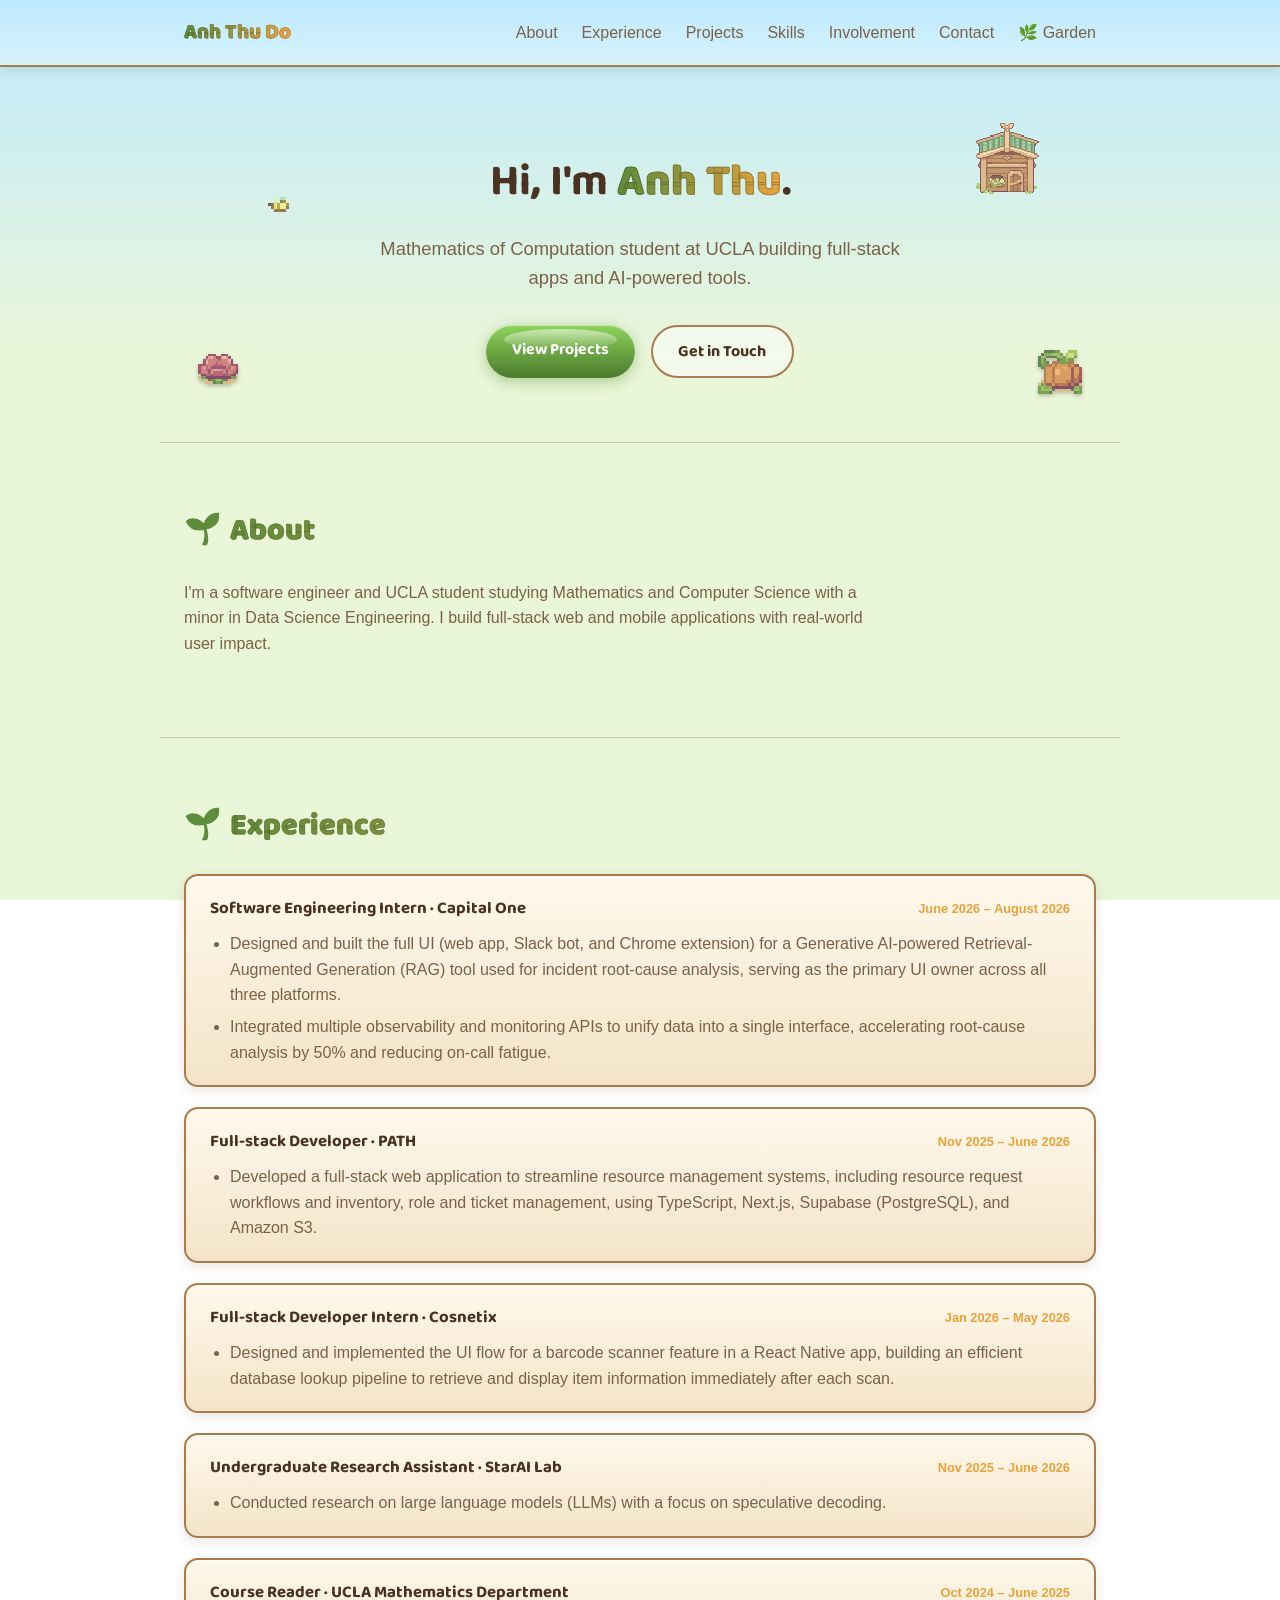
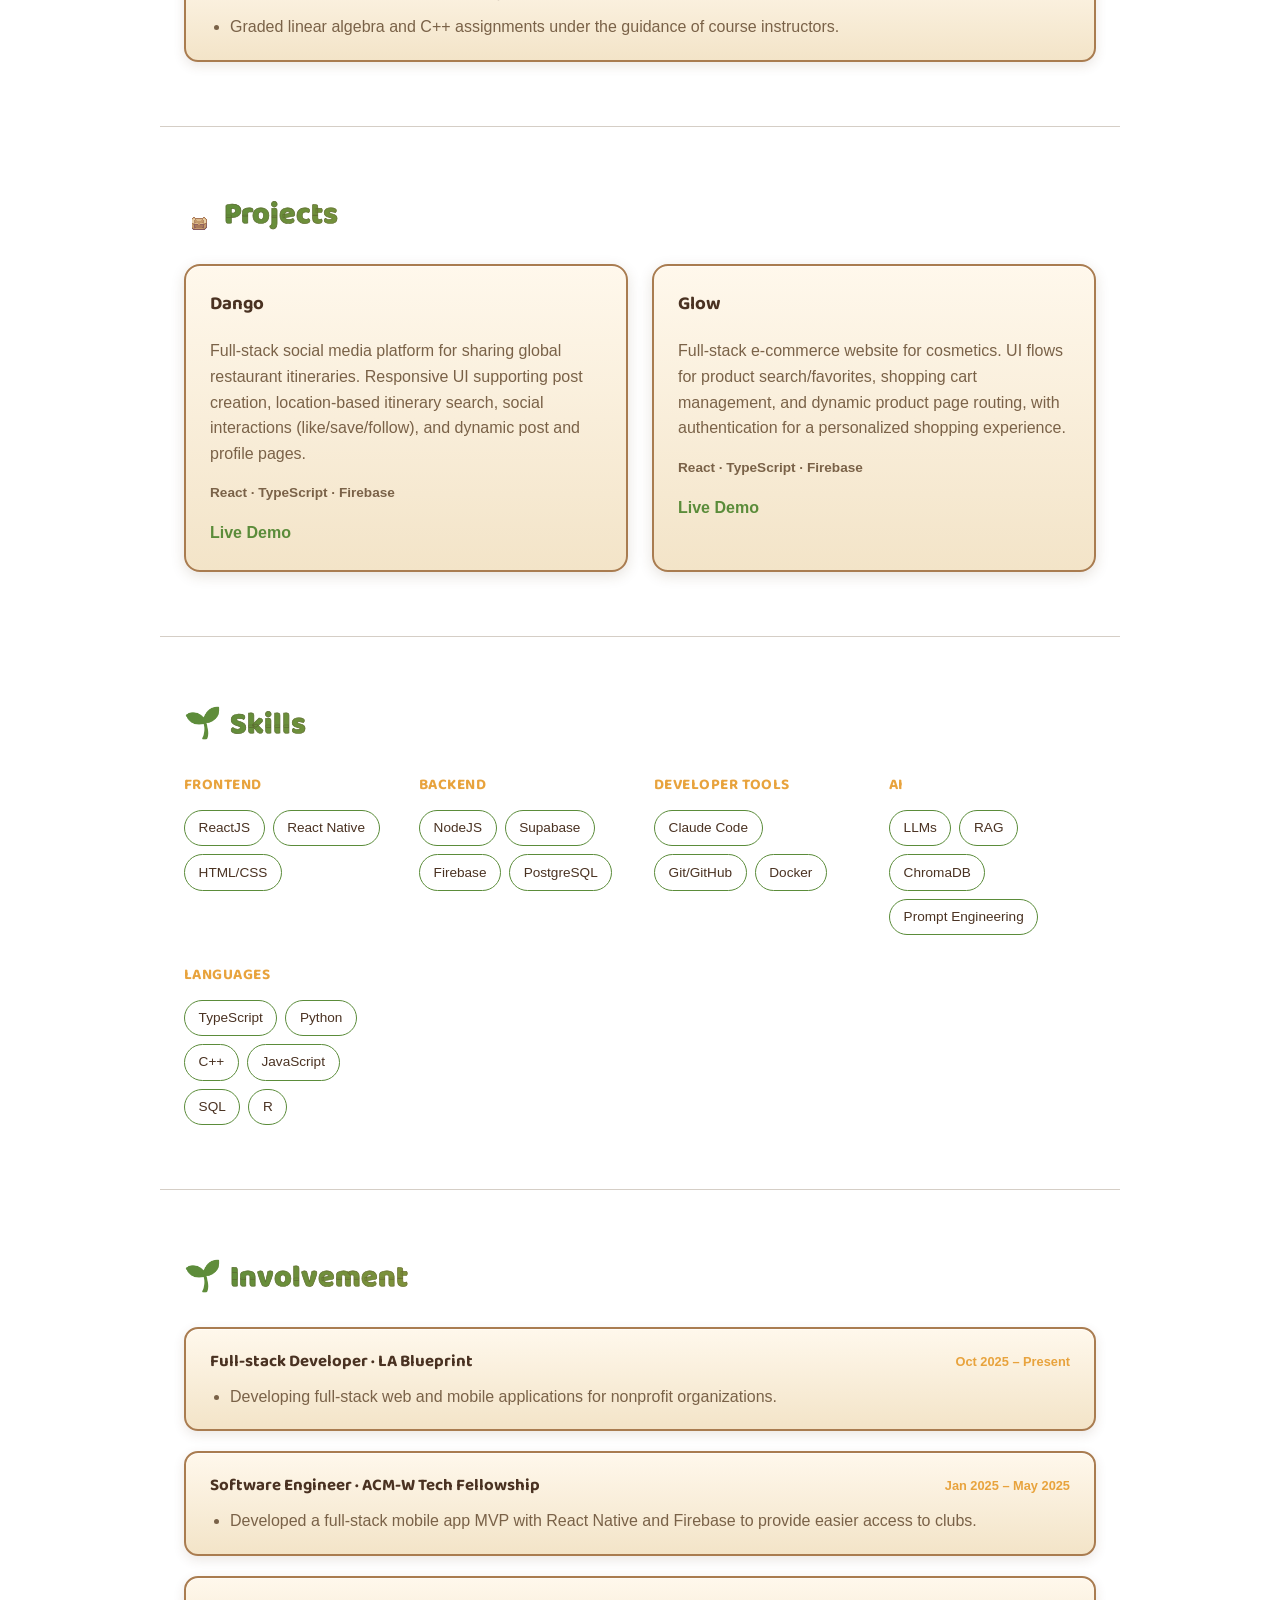
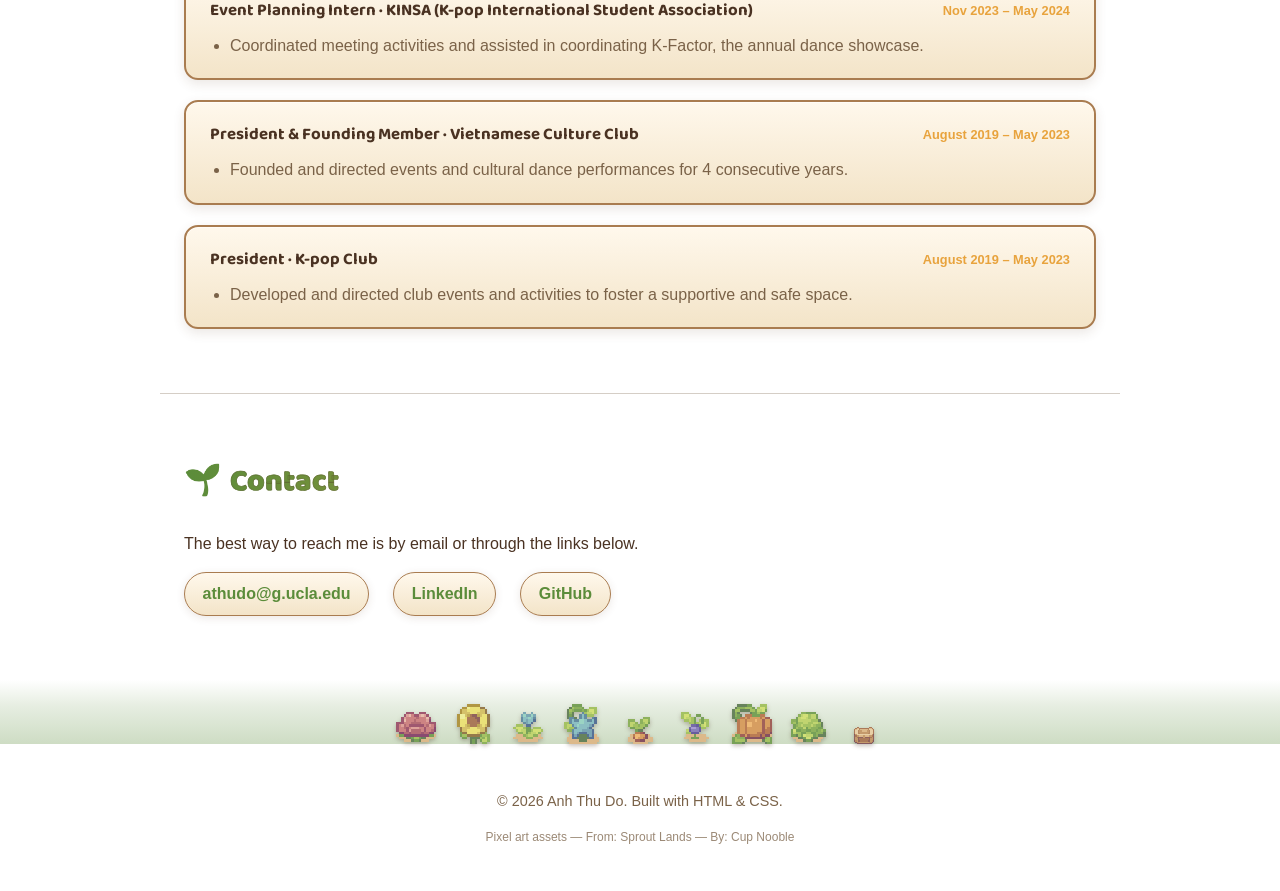
==== commit 354490bd: "created garden" ====
--- a/index.html
+++ b/index.html
@@ -28,6 +28,7 @@
             <li><a href="#skills">Skills</a></li>
             <li><a href="#involvement">Involvement</a></li>
             <li><a href="#contact">Contact</a></li>
+            <li><a href="garden.html">🌿 Garden</a></li>
           </ul>
         </nav>
         <button class="nav-toggle" id="navToggle" aria-label="Toggle menu" aria-expanded="false">
--- a/assets/css/style.css
+++ b/assets/css/style.css
@@ -497,6 +497,277 @@
   filter: drop-shadow(0 2px 2px rgba(74, 50, 34, 0.3));
 }
 
+/* Garden page */
+.garden-page {
+  max-width: var(--max-width);
+  margin: 0 auto;
+  padding: 3rem 1.5rem 1rem;
+  text-align: center;
+}
+
+.garden-page-title {
+  display: flex;
+  align-items: center;
+  justify-content: center;
+  font-family: var(--font-display);
+  font-weight: 800;
+  font-size: 2.1rem;
+  margin: 0 0 0.5rem;
+  background: linear-gradient(90deg, var(--accent), var(--accent-2));
+  -webkit-background-clip: text;
+  background-clip: text;
+  color: transparent;
+  -webkit-text-stroke: 0.8px rgba(74, 50, 34, 0.35);
+}
+
+.title-icon-emoji {
+  -webkit-text-stroke: 0;
+  margin-right: 0.5rem;
+}
+
+.garden-page-intro {
+  color: var(--text-muted);
+  margin: 0 auto 2rem;
+  max-width: 500px;
+}
+
+.garden-page-back {
+  margin-top: 1.5rem;
+}
+
+.garden-scene {
+  position: relative;
+  width: 100%;
+  max-width: 900px;
+  height: 440px;
+  margin: 0 auto;
+  border-radius: 20px;
+  overflow: hidden;
+  border: 3px solid var(--wood);
+  box-shadow: 0 8px 24px rgba(90, 60, 30, 0.25);
+}
+
+.garden-sky {
+  position: absolute;
+  top: 0;
+  left: 0;
+  right: 0;
+  height: 210px;
+  background: linear-gradient(180deg, #bdeaff 0%, #dff3ff 100%);
+  overflow: hidden;
+}
+
+.g-cloud {
+  position: absolute;
+  background: #fff;
+  opacity: 0.85;
+  border-radius: 40px;
+  animation: cloud-drift 20s ease-in-out infinite alternate;
+}
+
+.g-cloud-1 {
+  width: 70px;
+  height: 26px;
+  top: 20px;
+  left: 8%;
+}
+
+.g-cloud-2 {
+  width: 50px;
+  height: 20px;
+  top: 70px;
+  left: 55%;
+  animation-duration: 26s;
+}
+
+.g-cloud-3 {
+  width: 90px;
+  height: 30px;
+  top: 12px;
+  left: 75%;
+  animation-duration: 32s;
+}
+
+@keyframes cloud-drift {
+  from {
+    transform: translateX(0);
+  }
+  to {
+    transform: translateX(40px);
+  }
+}
+
+.garden-ground {
+  position: absolute;
+  left: 0;
+  right: 0;
+  bottom: 0;
+  top: 190px;
+  background-image: url("../img/garden/grass_tile.png");
+  background-size: 64px 64px;
+  background-repeat: repeat;
+  image-rendering: pixelated;
+  box-shadow: inset 0 8px 12px rgba(0, 0, 0, 0.1);
+}
+
+.g-obj {
+  position: absolute;
+  image-rendering: pixelated;
+  filter: drop-shadow(0 3px 3px rgba(74, 50, 34, 0.3));
+}
+
+.g-house-1 {
+  width: 76px;
+  height: 76px;
+  left: 6%;
+  bottom: 26px;
+}
+
+.g-house-2 {
+  width: 62px;
+  height: 62px;
+  left: 34%;
+  bottom: 20px;
+}
+
+.g-house-3 {
+  width: 70px;
+  height: 70px;
+  left: 66%;
+  bottom: 30px;
+}
+
+.g-chest {
+  width: 30px;
+  height: 30px;
+  left: 54%;
+  bottom: 14px;
+}
+
+.g-frog {
+  width: 26px;
+  height: 26px;
+  left: 47%;
+  bottom: 6px;
+}
+
+.g-plant-1 {
+  width: 36px;
+  height: 36px;
+  left: 16%;
+  bottom: 8px;
+}
+
+.g-plant-2 {
+  width: 32px;
+  height: 32px;
+  left: 26%;
+  bottom: 6px;
+}
+
+.g-plant-3 {
+  width: 38px;
+  height: 38px;
+  left: 44%;
+  bottom: 10px;
+}
+
+.g-plant-4 {
+  width: 32px;
+  height: 32px;
+  left: 58%;
+  bottom: 6px;
+}
+
+.g-plant-5 {
+  width: 32px;
+  height: 32px;
+  left: 80%;
+  bottom: 8px;
+}
+
+.g-plant-6 {
+  width: 30px;
+  height: 30px;
+  left: 22%;
+  bottom: 26px;
+}
+
+.g-plant-7 {
+  width: 36px;
+  height: 36px;
+  left: 90%;
+  bottom: 10px;
+}
+
+.g-plant-8 {
+  width: 34px;
+  height: 34px;
+  left: 3%;
+  bottom: 6px;
+}
+
+.g-bee {
+  position: absolute;
+  width: 36px;
+  height: 36px;
+  background-image: url("../img/garden/bee-spritesheet.png");
+  background-size: 288px 36px;
+  background-repeat: no-repeat;
+  image-rendering: pixelated;
+  animation: garden-bee-fly 0.7s steps(8) infinite;
+}
+
+@keyframes garden-bee-fly {
+  from {
+    background-position: 0 0;
+  }
+  to {
+    background-position: -288px 0;
+  }
+}
+
+.g-bee-1 {
+  top: 60px;
+  left: 15%;
+  animation: garden-bee-fly 0.7s steps(8) infinite, bee-path-1 9s ease-in-out infinite;
+}
+
+.g-bee-2 {
+  top: 110px;
+  left: 60%;
+  animation: garden-bee-fly 0.7s steps(8) infinite, bee-path-2 11s ease-in-out infinite;
+}
+
+@keyframes bee-path-1 {
+  0%,
+  100% {
+    transform: translate(0, 0);
+  }
+  25% {
+    transform: translate(40px, -20px);
+  }
+  50% {
+    transform: translate(80px, 10px);
+  }
+  75% {
+    transform: translate(30px, 25px);
+  }
+}
+
+@keyframes bee-path-2 {
+  0%,
+  100% {
+    transform: translate(0, 0);
+  }
+  30% {
+    transform: translate(-30px, 15px);
+  }
+  60% {
+    transform: translate(-60px, -15px);
+  }
+}
+
 /* Mobile */
 @media (max-width: 640px) {
   .nav-links {
@@ -547,4 +818,22 @@
   .footer-garden {
     gap: 0.6rem;
   }
-}
+
+  .garden-scene {
+    height: 320px;
+  }
+
+  .garden-sky {
+    height: 140px;
+  }
+
+  .garden-ground {
+    top: 130px;
+  }
+
+  .g-cloud-2,
+  .g-cloud-3,
+  .g-bee-2 {
+    display: none;
+  }
+}
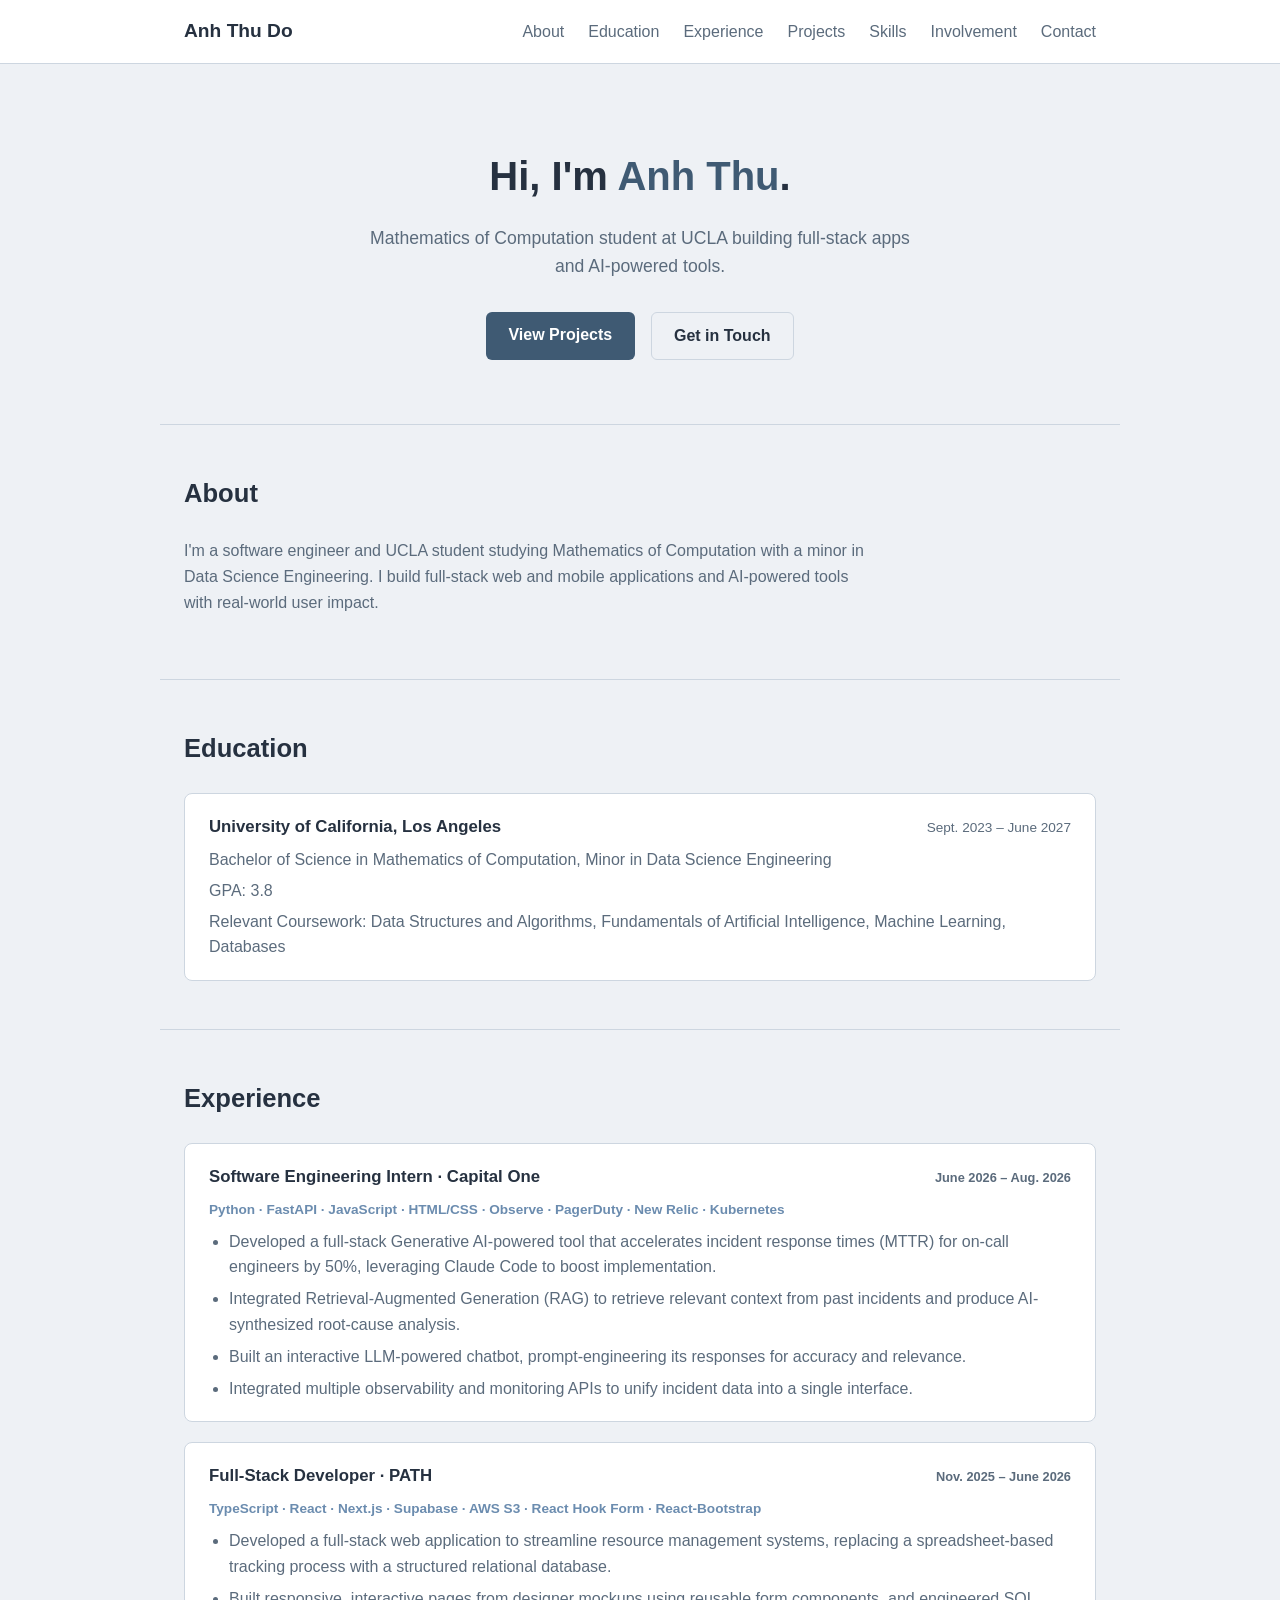
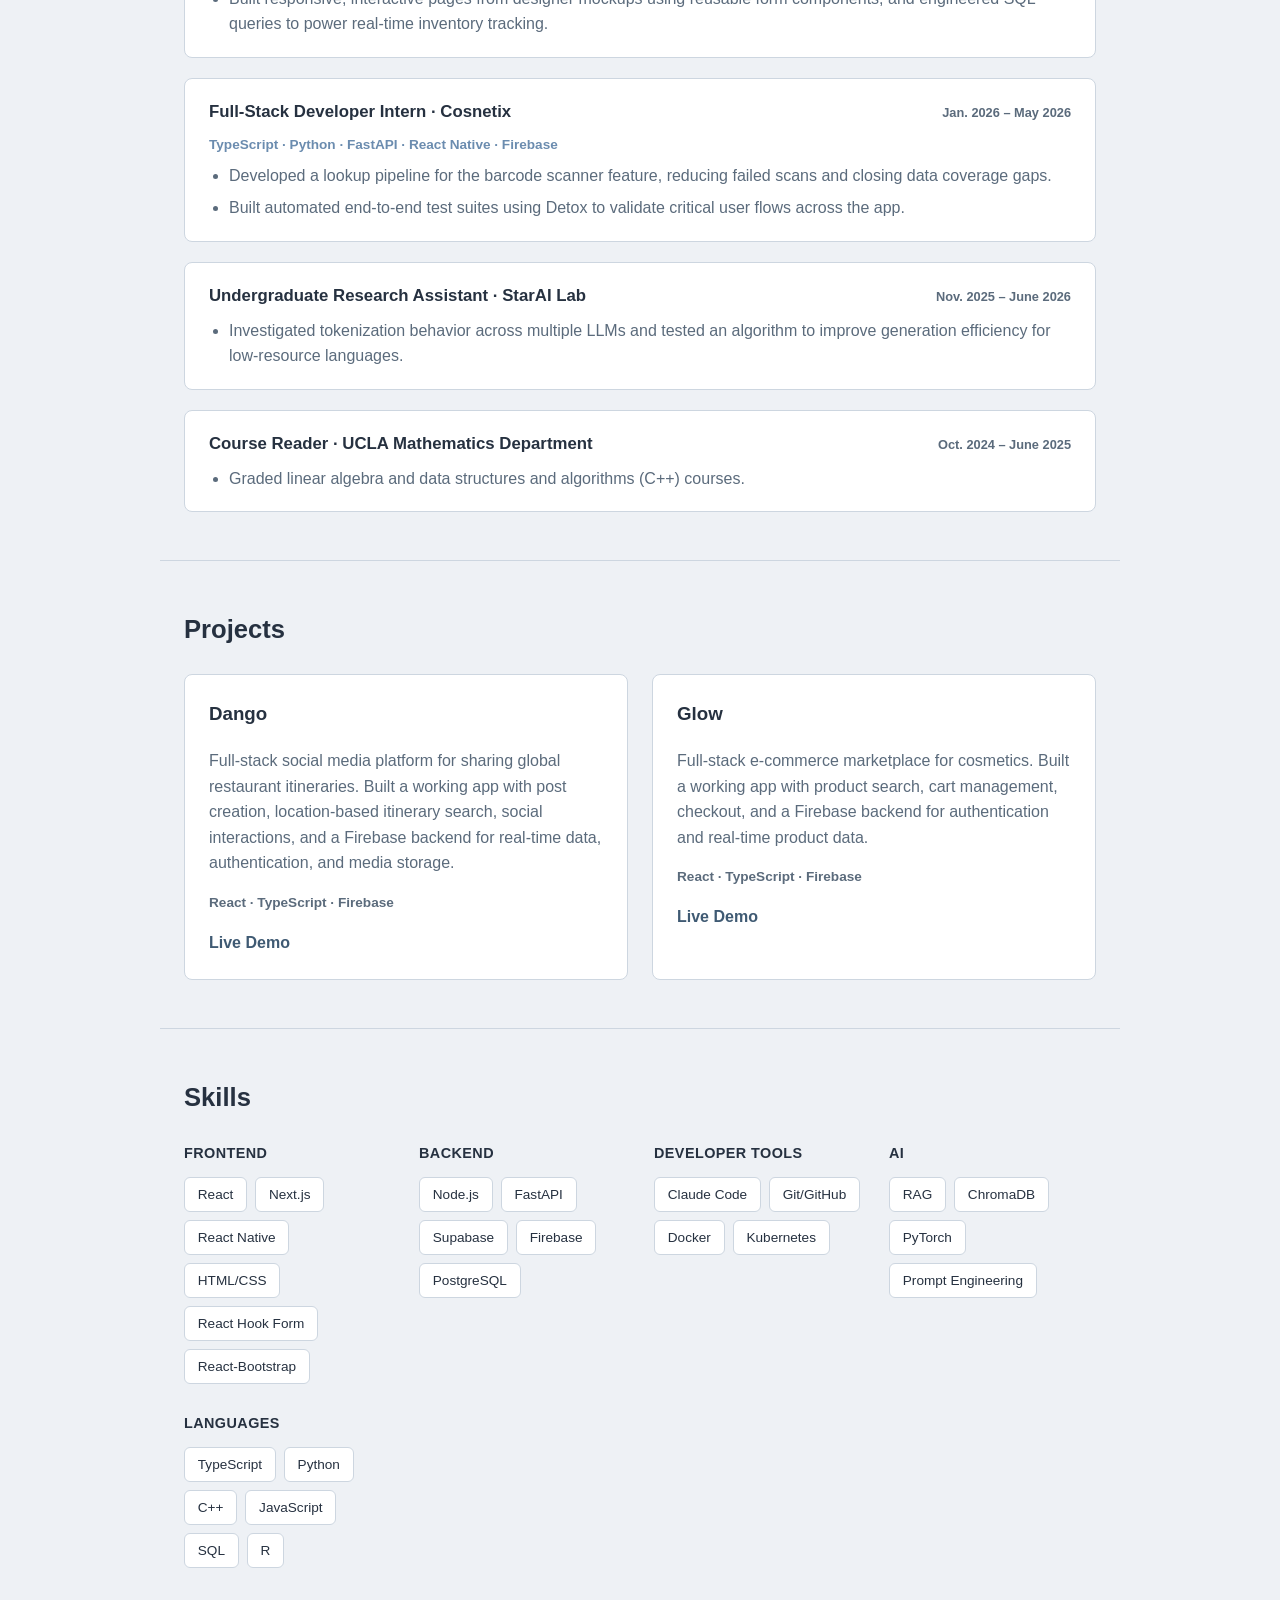
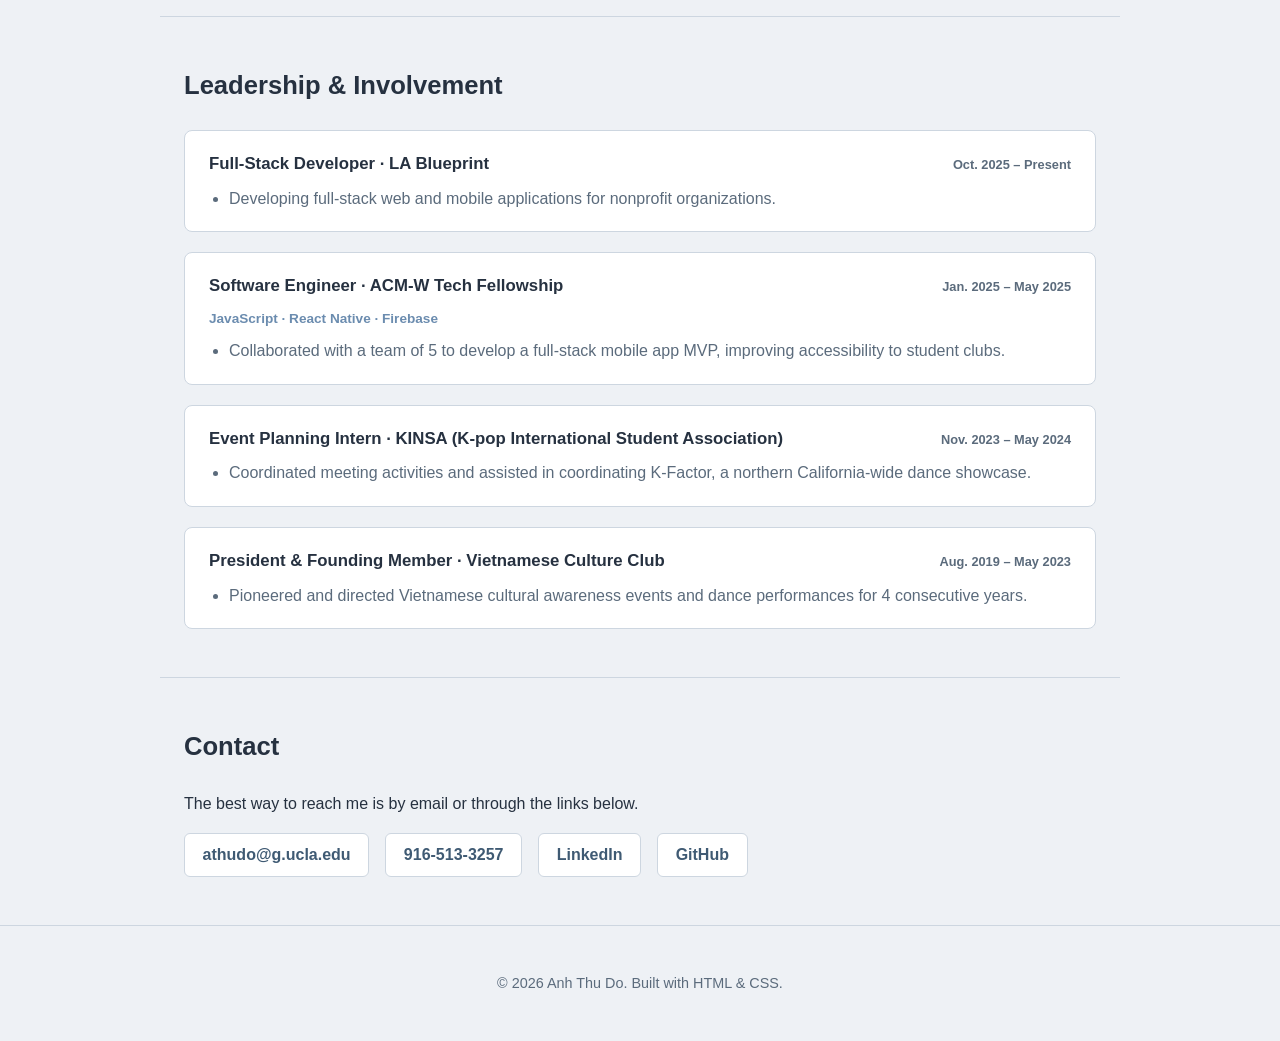
==== commit 3e31bd90: "updated resume, remove theme" ====
--- a/index.html
+++ b/index.html
@@ -8,12 +8,6 @@
       name="description"
       content="Personal website and portfolio of Anh Thu Do — Mathematics of Computation student at UCLA."
     />
-    <link rel="preconnect" href="https://fonts.googleapis.com" />
-    <link rel="preconnect" href="https://fonts.gstatic.com" crossorigin />
-    <link
-      href="https://fonts.googleapis.com/css2?family=Baloo+2:wght@600;700;800&display=swap"
-      rel="stylesheet"
-    />
     <link rel="stylesheet" href="assets/css/style.css" />
   </head>
   <body>
@@ -23,12 +17,12 @@
         <nav>
           <ul class="nav-links">
             <li><a href="#about">About</a></li>
+            <li><a href="#education">Education</a></li>
             <li><a href="#experience">Experience</a></li>
             <li><a href="#projects">Projects</a></li>
             <li><a href="#skills">Skills</a></li>
             <li><a href="#involvement">Involvement</a></li>
             <li><a href="#contact">Contact</a></li>
-            <li><a href="garden.html">🌿 Garden</a></li>
           </ul>
         </nav>
         <button class="nav-toggle" id="navToggle" aria-label="Toggle menu" aria-expanded="false">
@@ -40,10 +34,6 @@
     <main>
       <section id="hero" class="hero">
         <div class="hero-inner">
-          <img src="assets/img/garden/house.png" alt="" class="hero-house" aria-hidden="true" />
-          <div class="hero-bee" aria-hidden="true"></div>
-          <img src="assets/img/garden/rose.png" alt="" class="hero-flower-left" aria-hidden="true" />
-          <img src="assets/img/garden/pumpkin.png" alt="" class="hero-flower-right" aria-hidden="true" />
           <h1>Hi, I'm <span class="accent">Anh Thu</span>.</h1>
           <p class="hero-subtitle">
             Mathematics of Computation student at UCLA building full-stack apps and AI-powered
@@ -60,9 +50,25 @@
         <h2 class="section-title">About</h2>
         <div class="about-content">
           <p>
-            I'm a software engineer and UCLA student studying Mathematics and Computer Science with
-            a minor in Data Science Engineering. I build full-stack web and mobile applications with
-            real-world user impact.
+            I'm a software engineer and UCLA student studying Mathematics of Computation with a
+            minor in Data Science Engineering. I build full-stack web and mobile applications and
+            AI-powered tools with real-world user impact.
+          </p>
+        </div>
+      </section>
+
+      <section id="education" class="section">
+        <h2 class="section-title">Education</h2>
+        <div class="edu-item">
+          <div class="edu-header">
+            <h3>University of California, Los Angeles</h3>
+            <span class="edu-date">Sept. 2023 – June 2027</span>
+          </div>
+          <p>Bachelor of Science in Mathematics of Computation, Minor in Data Science Engineering</p>
+          <p>GPA: 3.8</p>
+          <p>
+            Relevant Coursework: Data Structures and Algorithms, Fundamentals of Artificial
+            Intelligence, Machine Learning, Databases
           </p>
         </div>
       </section>
@@ -73,45 +79,71 @@
           <article class="timeline-item">
             <div class="timeline-header">
               <h3>Software Engineering Intern &middot; Capital One</h3>
-              <span class="timeline-date">June 2026 – August 2026</span>
-            </div>
-            <ul>
-              <li>
-                Designed and built the full UI (web app, Slack bot, and Chrome extension) for a
-                Generative AI-powered Retrieval-Augmented Generation (RAG) tool used for incident
-                root-cause analysis, serving as the primary UI owner across all three platforms.
-              </li>
-              <li>
-                Integrated multiple observability and monitoring APIs to unify data into a single
-                interface, accelerating root-cause analysis by 50% and reducing on-call fatigue.
-              </li>
-            </ul>
-          </article>
-
-          <article class="timeline-item">
-            <div class="timeline-header">
-              <h3>Full-stack Developer &middot; PATH</h3>
-              <span class="timeline-date">Nov 2025 – June 2026</span>
-            </div>
+              <span class="timeline-date">June 2026 – Aug. 2026</span>
+            </div>
+            <p class="timeline-stack">
+              Python &middot; FastAPI &middot; JavaScript &middot; HTML/CSS &middot; Observe &middot;
+              PagerDuty &middot; New Relic &middot; Kubernetes
+            </p>
+            <ul>
+              <li>
+                Developed a full-stack Generative AI-powered tool that accelerates incident
+                response times (MTTR) for on-call engineers by 50%, leveraging Claude Code to boost
+                implementation.
+              </li>
+              <li>
+                Integrated Retrieval-Augmented Generation (RAG) to retrieve relevant context from
+                past incidents and produce AI-synthesized root-cause analysis.
+              </li>
+              <li>
+                Built an interactive LLM-powered chatbot, prompt-engineering its responses for
+                accuracy and relevance.
+              </li>
+              <li>
+                Integrated multiple observability and monitoring APIs to unify incident data into a
+                single interface.
+              </li>
+            </ul>
+          </article>
+
+          <article class="timeline-item">
+            <div class="timeline-header">
+              <h3>Full-Stack Developer &middot; PATH</h3>
+              <span class="timeline-date">Nov. 2025 – June 2026</span>
+            </div>
+            <p class="timeline-stack">
+              TypeScript &middot; React &middot; Next.js &middot; Supabase &middot; AWS S3 &middot;
+              React Hook Form &middot; React-Bootstrap
+            </p>
             <ul>
               <li>
                 Developed a full-stack web application to streamline resource management systems,
-                including resource request workflows and inventory, role and ticket management,
-                using TypeScript, Next.js, Supabase (PostgreSQL), and Amazon S3.
-              </li>
-            </ul>
-          </article>
-
-          <article class="timeline-item">
-            <div class="timeline-header">
-              <h3>Full-stack Developer Intern &middot; Cosnetix</h3>
-              <span class="timeline-date">Jan 2026 – May 2026</span>
-            </div>
-            <ul>
-              <li>
-                Designed and implemented the UI flow for a barcode scanner feature in a React Native
-                app, building an efficient database lookup pipeline to retrieve and display item
-                information immediately after each scan.
+                replacing a spreadsheet-based tracking process with a structured relational
+                database.
+              </li>
+              <li>
+                Built responsive, interactive pages from designer mockups using reusable form
+                components, and engineered SQL queries to power real-time inventory tracking.
+              </li>
+            </ul>
+          </article>
+
+          <article class="timeline-item">
+            <div class="timeline-header">
+              <h3>Full-Stack Developer Intern &middot; Cosnetix</h3>
+              <span class="timeline-date">Jan. 2026 – May 2026</span>
+            </div>
+            <p class="timeline-stack">
+              TypeScript &middot; Python &middot; FastAPI &middot; React Native &middot; Firebase
+            </p>
+            <ul>
+              <li>
+                Developed a lookup pipeline for the barcode scanner feature, reducing failed scans
+                and closing data coverage gaps.
+              </li>
+              <li>
+                Built automated end-to-end test suites using Detox to validate critical user flows
+                across the app.
               </li>
             </ul>
           </article>
@@ -119,12 +151,12 @@
           <article class="timeline-item">
             <div class="timeline-header">
               <h3>Undergraduate Research Assistant &middot; StarAI Lab</h3>
-              <span class="timeline-date">Nov 2025 – June 2026</span>
-            </div>
-            <ul>
-              <li>
-                Conducted research on large language models (LLMs) with a focus on speculative
-                decoding.
+              <span class="timeline-date">Nov. 2025 – June 2026</span>
+            </div>
+            <ul>
+              <li>
+                Investigated tokenization behavior across multiple LLMs and tested an algorithm to
+                improve generation efficiency for low-resource languages.
               </li>
             </ul>
           </article>
@@ -132,33 +164,24 @@
           <article class="timeline-item">
             <div class="timeline-header">
               <h3>Course Reader &middot; UCLA Mathematics Department</h3>
-              <span class="timeline-date">Oct 2024 – June 2025</span>
-            </div>
-            <ul>
-              <li>
-                Graded linear algebra and C++ assignments under the guidance of course instructors.
-              </li>
+              <span class="timeline-date">Oct. 2024 – June 2025</span>
+            </div>
+            <ul>
+              <li>Graded linear algebra and data structures and algorithms (C++) courses.</li>
             </ul>
           </article>
         </div>
       </section>
 
       <section id="projects" class="section">
-        <h2 class="section-title">
-          <img
-            src="assets/img/garden/chest.png"
-            alt=""
-            class="title-icon"
-            aria-hidden="true"
-          />Projects
-        </h2>
+        <h2 class="section-title">Projects</h2>
         <div class="project-grid">
           <article class="project-card">
             <h3>Dango</h3>
             <p>
-              Full-stack social media platform for sharing global restaurant itineraries. Responsive
-              UI supporting post creation, location-based itinerary search, social interactions
-              (like/save/follow), and dynamic post and profile pages.
+              Full-stack social media platform for sharing global restaurant itineraries. Built a
+              working app with post creation, location-based itinerary search, social interactions,
+              and a Firebase backend for real-time data, authentication, and media storage.
             </p>
             <p class="project-tags">React &middot; TypeScript &middot; Firebase</p>
             <div class="project-links">
@@ -168,9 +191,9 @@
           <article class="project-card">
             <h3>Glow</h3>
             <p>
-              Full-stack e-commerce website for cosmetics. UI flows for product search/favorites,
-              shopping cart management, and dynamic product page routing, with authentication for a
-              personalized shopping experience.
+              Full-stack e-commerce marketplace for cosmetics. Built a working app with product
+              search, cart management, checkout, and a Firebase backend for authentication and
+              real-time product data.
             </p>
             <p class="project-tags">React &middot; TypeScript &middot; Firebase</p>
             <div class="project-links">
@@ -186,15 +209,19 @@
           <div class="skills-category">
             <h4>Frontend</h4>
             <ul class="skills-list">
-              <li>ReactJS</li>
+              <li>React</li>
+              <li>Next.js</li>
               <li>React Native</li>
               <li>HTML/CSS</li>
+              <li>React Hook Form</li>
+              <li>React-Bootstrap</li>
             </ul>
           </div>
           <div class="skills-category">
             <h4>Backend</h4>
             <ul class="skills-list">
-              <li>NodeJS</li>
+              <li>Node.js</li>
+              <li>FastAPI</li>
               <li>Supabase</li>
               <li>Firebase</li>
               <li>PostgreSQL</li>
@@ -206,14 +233,15 @@
               <li>Claude Code</li>
               <li>Git/GitHub</li>
               <li>Docker</li>
+              <li>Kubernetes</li>
             </ul>
           </div>
           <div class="skills-category">
             <h4>AI</h4>
             <ul class="skills-list">
-              <li>LLMs</li>
               <li>RAG</li>
               <li>ChromaDB</li>
+              <li>PyTorch</li>
               <li>Prompt Engineering</li>
             </ul>
           </div>
@@ -232,12 +260,12 @@
       </section>
 
       <section id="involvement" class="section">
-        <h2 class="section-title">Involvement</h2>
+        <h2 class="section-title">Leadership &amp; Involvement</h2>
         <div class="timeline">
           <article class="timeline-item">
             <div class="timeline-header">
-              <h3>Full-stack Developer &middot; LA Blueprint</h3>
-              <span class="timeline-date">Oct 2025 – Present</span>
+              <h3>Full-Stack Developer &middot; LA Blueprint</h3>
+              <span class="timeline-date">Oct. 2025 – Present</span>
             </div>
             <ul>
               <li>
@@ -248,12 +276,13 @@
           <article class="timeline-item">
             <div class="timeline-header">
               <h3>Software Engineer &middot; ACM-W Tech Fellowship</h3>
-              <span class="timeline-date">Jan 2025 – May 2025</span>
-            </div>
-            <ul>
-              <li>
-                Developed a full-stack mobile app MVP with React Native and Firebase to provide
-                easier access to clubs.
+              <span class="timeline-date">Jan. 2025 – May 2025</span>
+            </div>
+            <p class="timeline-stack">JavaScript &middot; React Native &middot; Firebase</p>
+            <ul>
+              <li>
+                Collaborated with a team of 5 to develop a full-stack mobile app MVP, improving
+                accessibility to student clubs.
               </li>
             </ul>
           </article>
@@ -262,35 +291,24 @@
               <h3>
                 Event Planning Intern &middot; KINSA (K-pop International Student Association)
               </h3>
-              <span class="timeline-date">Nov 2023 – May 2024</span>
-            </div>
-            <ul>
-              <li>
-                Coordinated meeting activities and assisted in coordinating K-Factor, the annual
-                dance showcase.
+              <span class="timeline-date">Nov. 2023 – May 2024</span>
+            </div>
+            <ul>
+              <li>
+                Coordinated meeting activities and assisted in coordinating K-Factor, a northern
+                California-wide dance showcase.
               </li>
             </ul>
           </article>
           <article class="timeline-item">
             <div class="timeline-header">
               <h3>President &amp; Founding Member &middot; Vietnamese Culture Club</h3>
-              <span class="timeline-date">August 2019 – May 2023</span>
-            </div>
-            <ul>
-              <li>
-                Founded and directed events and cultural dance performances for 4 consecutive years.
-              </li>
-            </ul>
-          </article>
-          <article class="timeline-item">
-            <div class="timeline-header">
-              <h3>President &middot; K-pop Club</h3>
-              <span class="timeline-date">August 2019 – May 2023</span>
-            </div>
-            <ul>
-              <li>
-                Developed and directed club events and activities to foster a supportive and safe
-                space.
+              <span class="timeline-date">Aug. 2019 – May 2023</span>
+            </div>
+            <ul>
+              <li>
+                Pioneered and directed Vietnamese cultural awareness events and dance performances
+                for 4 consecutive years.
               </li>
             </ul>
           </article>
@@ -302,6 +320,7 @@
         <p>The best way to reach me is by email or through the links below.</p>
         <div class="contact-links">
           <a href="mailto:athudo@g.ucla.edu">athudo@g.ucla.edu</a>
+          <a href="tel:+19165133257">916-513-3257</a>
           <a href="http://www.linkedin.com/in/anh-thu-do-atd" target="_blank" rel="noopener"
             >LinkedIn</a
           >
@@ -310,23 +329,8 @@
       </section>
     </main>
 
-    <div class="footer-garden" aria-hidden="true">
-      <img src="assets/img/garden/rose.png" alt="" />
-      <img src="assets/img/garden/sunflower2.png" alt="" />
-      <img src="assets/img/garden/tulip.png" alt="" />
-      <img src="assets/img/garden/bluestarflower.png" alt="" />
-      <img src="assets/img/garden/onion.png" alt="" />
-      <img src="assets/img/garden/berrybush.png" alt="" />
-      <img src="assets/img/garden/pumpkin.png" alt="" />
-      <img src="assets/img/garden/melonbush.png" alt="" />
-      <img src="assets/img/garden/chest.png" alt="" />
-    </div>
-
     <footer class="footer">
       <p>&copy; <span id="year"></span> Anh Thu Do. Built with HTML &amp; CSS.</p>
-      <p class="footer-credit">
-        Pixel art assets &mdash; From: Sprout Lands &mdash; By: Cup Nooble
-      </p>
     </footer>
 
     <script src="assets/js/main.js"></script>
--- a/assets/css/style.css
+++ b/assets/css/style.css
@@ -1,17 +1,14 @@
 :root {
-  --bg-top: #bdeaff;
-  --bg-bottom: #eaf6d8;
-  --panel-bg: linear-gradient(180deg, #fff8ec, #f3e4c8);
-  --text: #4a3222;
-  --text-muted: #7a6248;
-  --accent: #5b8c3a;
-  --accent-2: #e8a33d;
-  --accent-3: #7ec4cf;
-  --accent-gradient: linear-gradient(135deg, var(--accent), var(--accent-2));
-  --border: rgba(90, 60, 30, 0.25);
-  --wood: #a97c50;
+  --bg: #eef1f5;
+  --bg-alt: #e3e8ee;
+  --panel-bg: #ffffff;
+  --text: #263140;
+  --text-muted: #5b6b7c;
+  --accent: #3f5a73;
+  --accent-2: #6b8caf;
+  --border: #cdd6e0;
   --max-width: 960px;
-  --font-display: "Baloo 2", -apple-system, BlinkMacSystemFont, "Segoe UI", sans-serif;
+  --font-display: -apple-system, BlinkMacSystemFont, "Segoe UI", Roboto, Helvetica, Arial, sans-serif;
 }
 
 * {
@@ -24,10 +21,10 @@
 
 body {
   margin: 0;
-  font-family: -apple-system, BlinkMacSystemFont, "Segoe UI", Roboto, Helvetica, Arial, sans-serif;
+  font-family: var(--font-display);
   color: var(--text);
   line-height: 1.6;
-  background: linear-gradient(180deg, var(--bg-top) 0%, var(--bg-bottom) 40%, var(--bg-bottom) 100%) fixed;
+  background: var(--bg);
 }
 
 a {
@@ -44,10 +41,8 @@
 .nav {
   position: sticky;
   top: 0;
-  background: linear-gradient(180deg, rgba(189, 234, 255, 0.9), rgba(217, 242, 251, 0.85));
-  backdrop-filter: blur(10px);
-  border-bottom: 2px solid var(--wood);
-  box-shadow: 0 2px 12px rgba(90, 60, 30, 0.15);
+  background: var(--panel-bg);
+  border-bottom: 1px solid var(--border);
   z-index: 10;
 }
 
@@ -61,14 +56,9 @@
 }
 
 .nav-logo {
-  font-family: var(--font-display);
-  font-weight: 800;
-  font-size: 1.3rem;
-  background: linear-gradient(90deg, var(--accent), var(--accent-2));
-  -webkit-background-clip: text;
-  background-clip: text;
-  color: transparent;
-  -webkit-text-stroke: 0.6px rgba(74, 50, 34, 0.4);
+  font-weight: 700;
+  font-size: 1.2rem;
+  color: var(--text);
 }
 
 .nav-links {
@@ -86,7 +76,6 @@
 
 .nav-links a:hover {
   color: var(--accent);
-  text-decoration: none;
 }
 
 .nav-toggle {
@@ -107,99 +96,28 @@
 
 /* Hero */
 .hero {
-  position: relative;
   padding: 5rem 1.5rem 4rem;
   text-align: center;
-  overflow: hidden;
 }
 
 .hero-inner {
-  position: relative;
   max-width: var(--max-width);
   margin: 0 auto;
 }
 
-.hero-house {
-  position: absolute;
-  top: -1.5rem;
-  right: 8%;
-  width: 72px;
-  height: 72px;
-  image-rendering: pixelated;
-  animation: bob 3s ease-in-out infinite;
-}
-
-.hero-bee {
-  position: absolute;
-  top: 2rem;
-  left: 10%;
-  width: 48px;
-  height: 48px;
-  background-image: url("../img/garden/bee-spritesheet.png");
-  background-size: 384px 48px;
-  background-repeat: no-repeat;
-  image-rendering: pixelated;
-  animation: bee-fly 0.7s steps(8) infinite, bob 2.4s ease-in-out infinite;
-}
-
-.hero-flower-left {
-  position: absolute;
-  bottom: -0.5rem;
-  left: 4%;
-  width: 40px;
-  height: 40px;
-  image-rendering: pixelated;
-  filter: drop-shadow(0 2px 2px rgba(74, 50, 34, 0.3));
-}
-
-.hero-flower-right {
-  position: absolute;
-  bottom: -1rem;
-  right: 4%;
-  width: 44px;
-  height: 44px;
-  image-rendering: pixelated;
-  filter: drop-shadow(0 2px 2px rgba(74, 50, 34, 0.3));
-}
-
-@keyframes bee-fly {
-  from {
-    background-position: 0 0;
-  }
-  to {
-    background-position: -384px 0;
-  }
-}
-
-@keyframes bob {
-  0%,
-  100% {
-    transform: translateY(0);
-  }
-  50% {
-    transform: translateY(-10px);
-  }
-}
-
 .hero h1 {
-  font-family: var(--font-display);
-  font-size: 2.75rem;
+  font-size: 2.5rem;
+  font-weight: 700;
   margin: 0 0 1rem;
   color: var(--text);
 }
 
 .accent {
-  font-family: var(--font-display);
-  font-weight: 800;
-  background: linear-gradient(90deg, var(--accent), var(--accent-2));
-  -webkit-background-clip: text;
-  background-clip: text;
-  color: transparent;
-  -webkit-text-stroke: 1px rgba(74, 50, 34, 0.35);
+  color: var(--accent);
 }
 
 .hero-subtitle {
-  font-size: 1.15rem;
+  font-size: 1.1rem;
   color: var(--text-muted);
   max-width: 560px;
   margin: 0 auto 2rem;
@@ -213,12 +131,9 @@
 
 .btn {
   display: inline-block;
-  position: relative;
-  overflow: hidden;
-  padding: 0.75rem 1.6rem;
-  border-radius: 999px;
-  font-family: var(--font-display);
-  font-weight: 700;
+  padding: 0.65rem 1.4rem;
+  border-radius: 6px;
+  font-weight: 600;
 }
 
 .btn:hover {
@@ -226,81 +141,74 @@
 }
 
 .btn-primary {
-  background: linear-gradient(180deg, #8fd35c 0%, #4a7a2c 100%);
+  background: var(--accent);
   color: #fff;
-  box-shadow: 0 4px 14px rgba(91, 140, 58, 0.4), inset 0 1px 0 rgba(255, 255, 255, 0.5);
-  transition: transform 0.15s cubic-bezier(0.34, 1.56, 0.64, 1), box-shadow 0.15s ease;
-}
-
-.btn-primary::after {
-  content: "";
-  position: absolute;
-  top: 8%;
-  left: 12%;
-  width: 76%;
-  height: 40%;
-  background: linear-gradient(180deg, rgba(255, 255, 255, 0.55), transparent);
-  border-radius: 50%;
-  pointer-events: none;
 }
 
 .btn-primary:hover {
-  transform: translateY(-2px) scale(1.03);
-  box-shadow: 0 6px 18px rgba(91, 140, 58, 0.5), inset 0 1px 0 rgba(255, 255, 255, 0.5);
+  background: #33495e;
 }
 
 .btn-secondary {
-  background: rgba(255, 255, 255, 0.5);
-  color: var(--text);
-  border: 2px solid var(--wood);
+  background: transparent;
+  color: var(--text);
+  border: 1px solid var(--border);
 }
 
 .btn-secondary:hover {
-  background: rgba(255, 255, 255, 0.8);
+  background: var(--bg-alt);
 }
 
 /* Sections */
 .section {
   max-width: var(--max-width);
   margin: 0 auto;
-  padding: 4rem 1.5rem;
+  padding: 3rem 1.5rem;
   border-top: 1px solid var(--border);
 }
 
 .section-title {
-  display: flex;
-  align-items: center;
-  font-family: var(--font-display);
-  font-weight: 800;
-  font-size: 1.9rem;
+  font-weight: 700;
+  font-size: 1.6rem;
   margin: 0 0 1.5rem;
-  background: linear-gradient(90deg, var(--accent), var(--accent-2));
-  -webkit-background-clip: text;
-  background-clip: text;
-  color: transparent;
-  -webkit-text-stroke: 0.7px rgba(74, 50, 34, 0.35);
-}
-
-.section-title::before {
-  content: "🌱";
-  -webkit-text-stroke: 0;
-  margin-right: 0.5rem;
-}
-
-.section-title:has(.title-icon)::before {
-  content: none;
-}
-
-.title-icon {
-  width: 30px;
-  height: 30px;
-  margin-right: 0.6rem;
-  image-rendering: pixelated;
+  color: var(--text);
 }
 
 .about-content p {
   color: var(--text-muted);
   max-width: 680px;
+}
+
+/* Education */
+.edu-item {
+  background: var(--panel-bg);
+  border: 1px solid var(--border);
+  border-radius: 8px;
+  padding: 1.25rem 1.5rem;
+}
+
+.edu-header {
+  display: flex;
+  flex-wrap: wrap;
+  align-items: baseline;
+  justify-content: space-between;
+  gap: 0.5rem;
+}
+
+.edu-header h3 {
+  margin: 0;
+  font-size: 1.05rem;
+}
+
+.edu-date {
+  color: var(--text-muted);
+  font-size: 0.85rem;
+  white-space: nowrap;
+}
+
+.edu-item p {
+  margin: 0.35rem 0 0;
+  color: var(--text-muted);
 }
 
 /* Projects */
@@ -312,22 +220,13 @@
 
 .project-card {
   background: var(--panel-bg);
-  border: 2px solid var(--wood);
-  border-radius: 16px;
+  border: 1px solid var(--border);
+  border-radius: 8px;
   padding: 1.5rem;
-  box-shadow: 0 4px 14px rgba(90, 60, 30, 0.15), inset 0 1px 0 rgba(255, 255, 255, 0.6);
-  transition: transform 0.2s cubic-bezier(0.34, 1.56, 0.64, 1), border-color 0.2s ease, box-shadow 0.2s ease;
-}
-
-.project-card:hover {
-  transform: translateY(-4px) scale(1.02);
-  border-color: var(--accent);
-  box-shadow: 0 8px 20px rgba(91, 140, 58, 0.3), inset 0 1px 0 rgba(255, 255, 255, 0.6);
 }
 
 .project-card h3 {
   margin-top: 0;
-  font-family: var(--font-display);
 }
 
 .project-card p {
@@ -355,17 +254,9 @@
 
 .timeline-item {
   background: var(--panel-bg);
-  border: 2px solid var(--wood);
-  border-radius: 14px;
+  border: 1px solid var(--border);
+  border-radius: 8px;
   padding: 1.25rem 1.5rem;
-  box-shadow: 0 4px 12px rgba(90, 60, 30, 0.12), inset 0 1px 0 rgba(255, 255, 255, 0.6);
-  transition: border-color 0.2s ease, transform 0.2s cubic-bezier(0.34, 1.56, 0.64, 1), box-shadow 0.2s ease;
-}
-
-.timeline-item:hover {
-  border-color: var(--accent);
-  box-shadow: 0 8px 18px rgba(91, 140, 58, 0.25), inset 0 1px 0 rgba(255, 255, 255, 0.6);
-  transform: translateX(4px);
 }
 
 .timeline-header {
@@ -380,11 +271,17 @@
 .timeline-header h3 {
   margin: 0;
   font-size: 1.05rem;
-  font-family: var(--font-display);
+}
+
+.timeline-stack {
+  margin: 0 0 0.5rem;
+  font-size: 0.85rem;
+  color: var(--accent-2);
+  font-weight: 600;
 }
 
 .timeline-date {
-  color: var(--accent-2);
+  color: var(--text-muted);
   font-size: 0.8rem;
   font-weight: 600;
   white-space: nowrap;
@@ -409,9 +306,8 @@
 
 .skills-category h4 {
   margin: 0 0 0.75rem;
-  font-family: var(--font-display);
-  font-size: 0.95rem;
-  color: var(--accent-2);
+  font-size: 0.9rem;
+  color: var(--text);
   text-transform: uppercase;
   letter-spacing: 0.03em;
 }
@@ -426,26 +322,18 @@
 }
 
 .skills-list li {
-  background: rgba(255, 255, 255, 0.55);
-  border: 1px solid var(--accent);
-  padding: 0.4rem 0.85rem;
-  border-radius: 999px;
+  background: var(--panel-bg);
+  border: 1px solid var(--border);
+  padding: 0.35rem 0.8rem;
+  border-radius: 6px;
   font-size: 0.85rem;
   color: var(--text);
-  transition: transform 0.15s cubic-bezier(0.34, 1.56, 0.64, 1), border-color 0.15s ease, color 0.15s ease, background 0.15s ease;
-}
-
-.skills-list li:hover {
-  transform: translateY(-2px) scale(1.05);
-  border-color: var(--accent-2);
-  color: var(--accent-2);
-  background: #fff;
 }
 
 /* Contact */
 .contact-links {
   display: flex;
-  gap: 1.5rem;
+  gap: 1rem;
   flex-wrap: wrap;
   margin-top: 1rem;
   font-weight: 500;
@@ -453,10 +341,9 @@
 
 .contact-links a {
   background: var(--panel-bg);
-  border: 1px solid var(--wood);
-  border-radius: 999px;
+  border: 1px solid var(--border);
+  border-radius: 6px;
   padding: 0.5rem 1.1rem;
-  box-shadow: 0 2px 8px rgba(90, 60, 30, 0.12);
 }
 
 .contact-links a:hover {
@@ -471,301 +358,7 @@
   padding: 2rem 1.5rem;
   color: var(--text-muted);
   font-size: 0.9rem;
-}
-
-.footer-credit {
-  font-size: 0.75rem;
-  opacity: 0.75;
-  margin-top: 0.25rem;
-}
-
-/* Footer garden bed */
-.footer-garden {
-  display: flex;
-  flex-wrap: wrap;
-  align-items: flex-end;
-  justify-content: center;
-  gap: 1rem;
-  padding: 1.5rem 1.5rem 0;
-  background: linear-gradient(180deg, transparent 0%, rgba(91, 140, 58, 0.15) 40%, rgba(91, 140, 58, 0.3) 100%);
-}
-
-.footer-garden img {
-  width: 40px;
-  height: 40px;
-  image-rendering: pixelated;
-  filter: drop-shadow(0 2px 2px rgba(74, 50, 34, 0.3));
-}
-
-/* Garden page */
-.garden-page {
-  max-width: var(--max-width);
-  margin: 0 auto;
-  padding: 3rem 1.5rem 1rem;
-  text-align: center;
-}
-
-.garden-page-title {
-  display: flex;
-  align-items: center;
-  justify-content: center;
-  font-family: var(--font-display);
-  font-weight: 800;
-  font-size: 2.1rem;
-  margin: 0 0 0.5rem;
-  background: linear-gradient(90deg, var(--accent), var(--accent-2));
-  -webkit-background-clip: text;
-  background-clip: text;
-  color: transparent;
-  -webkit-text-stroke: 0.8px rgba(74, 50, 34, 0.35);
-}
-
-.title-icon-emoji {
-  -webkit-text-stroke: 0;
-  margin-right: 0.5rem;
-}
-
-.garden-page-intro {
-  color: var(--text-muted);
-  margin: 0 auto 2rem;
-  max-width: 500px;
-}
-
-.garden-page-back {
-  margin-top: 1.5rem;
-}
-
-.garden-scene {
-  position: relative;
-  width: 100%;
-  max-width: 900px;
-  height: 440px;
-  margin: 0 auto;
-  border-radius: 20px;
-  overflow: hidden;
-  border: 3px solid var(--wood);
-  box-shadow: 0 8px 24px rgba(90, 60, 30, 0.25);
-}
-
-.garden-sky {
-  position: absolute;
-  top: 0;
-  left: 0;
-  right: 0;
-  height: 210px;
-  background: linear-gradient(180deg, #bdeaff 0%, #dff3ff 100%);
-  overflow: hidden;
-}
-
-.g-cloud {
-  position: absolute;
-  background: #fff;
-  opacity: 0.85;
-  border-radius: 40px;
-  animation: cloud-drift 20s ease-in-out infinite alternate;
-}
-
-.g-cloud-1 {
-  width: 70px;
-  height: 26px;
-  top: 20px;
-  left: 8%;
-}
-
-.g-cloud-2 {
-  width: 50px;
-  height: 20px;
-  top: 70px;
-  left: 55%;
-  animation-duration: 26s;
-}
-
-.g-cloud-3 {
-  width: 90px;
-  height: 30px;
-  top: 12px;
-  left: 75%;
-  animation-duration: 32s;
-}
-
-@keyframes cloud-drift {
-  from {
-    transform: translateX(0);
-  }
-  to {
-    transform: translateX(40px);
-  }
-}
-
-.garden-ground {
-  position: absolute;
-  left: 0;
-  right: 0;
-  bottom: 0;
-  top: 190px;
-  background-image: url("../img/garden/grass_tile.png");
-  background-size: 64px 64px;
-  background-repeat: repeat;
-  image-rendering: pixelated;
-  box-shadow: inset 0 8px 12px rgba(0, 0, 0, 0.1);
-}
-
-.g-obj {
-  position: absolute;
-  image-rendering: pixelated;
-  filter: drop-shadow(0 3px 3px rgba(74, 50, 34, 0.3));
-}
-
-.g-house-1 {
-  width: 76px;
-  height: 76px;
-  left: 6%;
-  bottom: 26px;
-}
-
-.g-house-2 {
-  width: 62px;
-  height: 62px;
-  left: 34%;
-  bottom: 20px;
-}
-
-.g-house-3 {
-  width: 70px;
-  height: 70px;
-  left: 66%;
-  bottom: 30px;
-}
-
-.g-chest {
-  width: 30px;
-  height: 30px;
-  left: 54%;
-  bottom: 14px;
-}
-
-.g-frog {
-  width: 26px;
-  height: 26px;
-  left: 47%;
-  bottom: 6px;
-}
-
-.g-plant-1 {
-  width: 36px;
-  height: 36px;
-  left: 16%;
-  bottom: 8px;
-}
-
-.g-plant-2 {
-  width: 32px;
-  height: 32px;
-  left: 26%;
-  bottom: 6px;
-}
-
-.g-plant-3 {
-  width: 38px;
-  height: 38px;
-  left: 44%;
-  bottom: 10px;
-}
-
-.g-plant-4 {
-  width: 32px;
-  height: 32px;
-  left: 58%;
-  bottom: 6px;
-}
-
-.g-plant-5 {
-  width: 32px;
-  height: 32px;
-  left: 80%;
-  bottom: 8px;
-}
-
-.g-plant-6 {
-  width: 30px;
-  height: 30px;
-  left: 22%;
-  bottom: 26px;
-}
-
-.g-plant-7 {
-  width: 36px;
-  height: 36px;
-  left: 90%;
-  bottom: 10px;
-}
-
-.g-plant-8 {
-  width: 34px;
-  height: 34px;
-  left: 3%;
-  bottom: 6px;
-}
-
-.g-bee {
-  position: absolute;
-  width: 36px;
-  height: 36px;
-  background-image: url("../img/garden/bee-spritesheet.png");
-  background-size: 288px 36px;
-  background-repeat: no-repeat;
-  image-rendering: pixelated;
-  animation: garden-bee-fly 0.7s steps(8) infinite;
-}
-
-@keyframes garden-bee-fly {
-  from {
-    background-position: 0 0;
-  }
-  to {
-    background-position: -288px 0;
-  }
-}
-
-.g-bee-1 {
-  top: 60px;
-  left: 15%;
-  animation: garden-bee-fly 0.7s steps(8) infinite, bee-path-1 9s ease-in-out infinite;
-}
-
-.g-bee-2 {
-  top: 110px;
-  left: 60%;
-  animation: garden-bee-fly 0.7s steps(8) infinite, bee-path-2 11s ease-in-out infinite;
-}
-
-@keyframes bee-path-1 {
-  0%,
-  100% {
-    transform: translate(0, 0);
-  }
-  25% {
-    transform: translate(40px, -20px);
-  }
-  50% {
-    transform: translate(80px, 10px);
-  }
-  75% {
-    transform: translate(30px, 25px);
-  }
-}
-
-@keyframes bee-path-2 {
-  0%,
-  100% {
-    transform: translate(0, 0);
-  }
-  30% {
-    transform: translate(-30px, 15px);
-  }
-  60% {
-    transform: translate(-60px, -15px);
-  }
+  border-top: 1px solid var(--border);
 }
 
 /* Mobile */
@@ -775,8 +368,8 @@
     top: 100%;
     left: 0;
     right: 0;
-    background: rgba(189, 234, 255, 0.97);
-    border-bottom: 2px solid var(--wood);
+    background: var(--panel-bg);
+    border-bottom: 1px solid var(--border);
     flex-direction: column;
     padding: 1rem 1.5rem;
     display: none;
@@ -790,50 +383,12 @@
     display: flex;
   }
 
-  .nav-toggle span {
-    background: var(--accent);
-  }
-
   .hero h1 {
-    font-size: 2.1rem;
+    font-size: 2rem;
   }
 
   .hero-cta {
     flex-direction: column;
     align-items: center;
   }
-
-  .hero-house,
-  .hero-bee,
-  .hero-flower-left,
-  .hero-flower-right {
-    display: none;
-  }
-
-  .footer-garden img {
-    width: 28px;
-    height: 28px;
-  }
-
-  .footer-garden {
-    gap: 0.6rem;
-  }
-
-  .garden-scene {
-    height: 320px;
-  }
-
-  .garden-sky {
-    height: 140px;
-  }
-
-  .garden-ground {
-    top: 130px;
-  }
-
-  .g-cloud-2,
-  .g-cloud-3,
-  .g-bee-2 {
-    display: none;
-  }
-}
+}
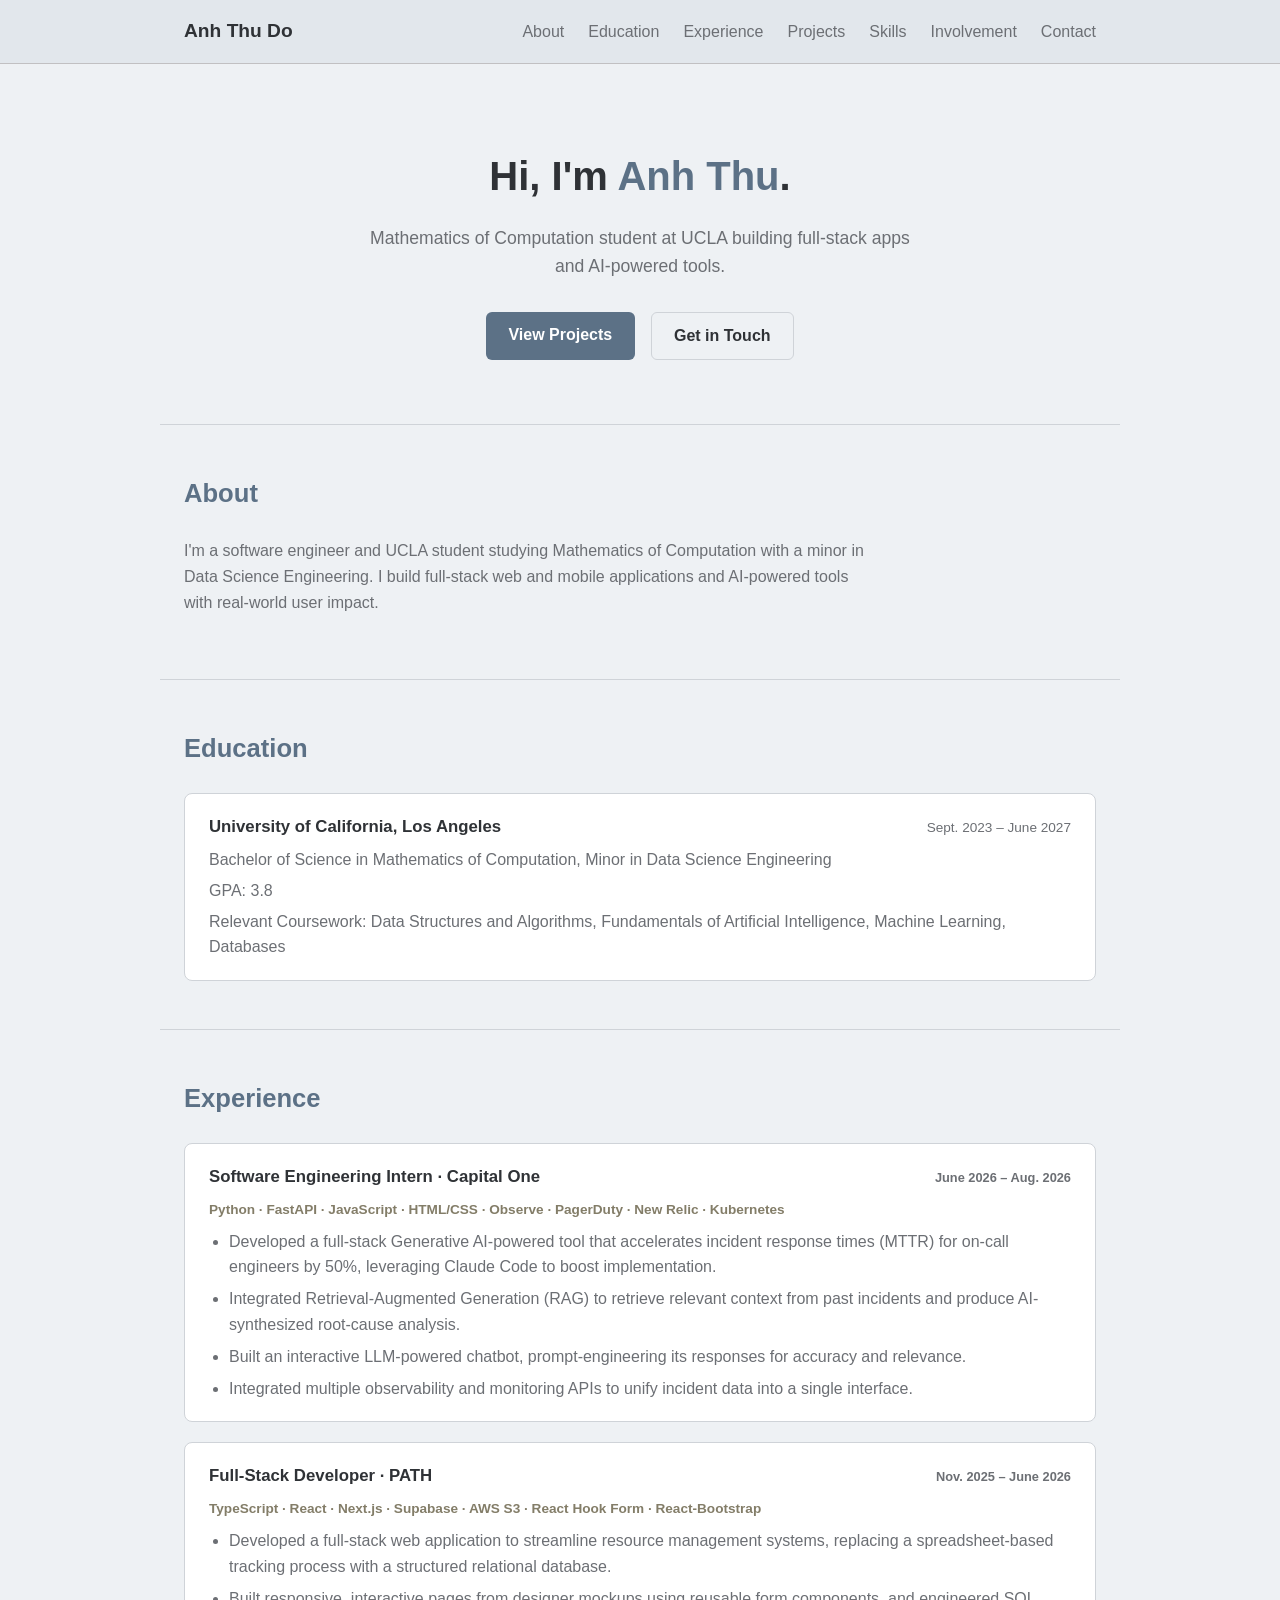
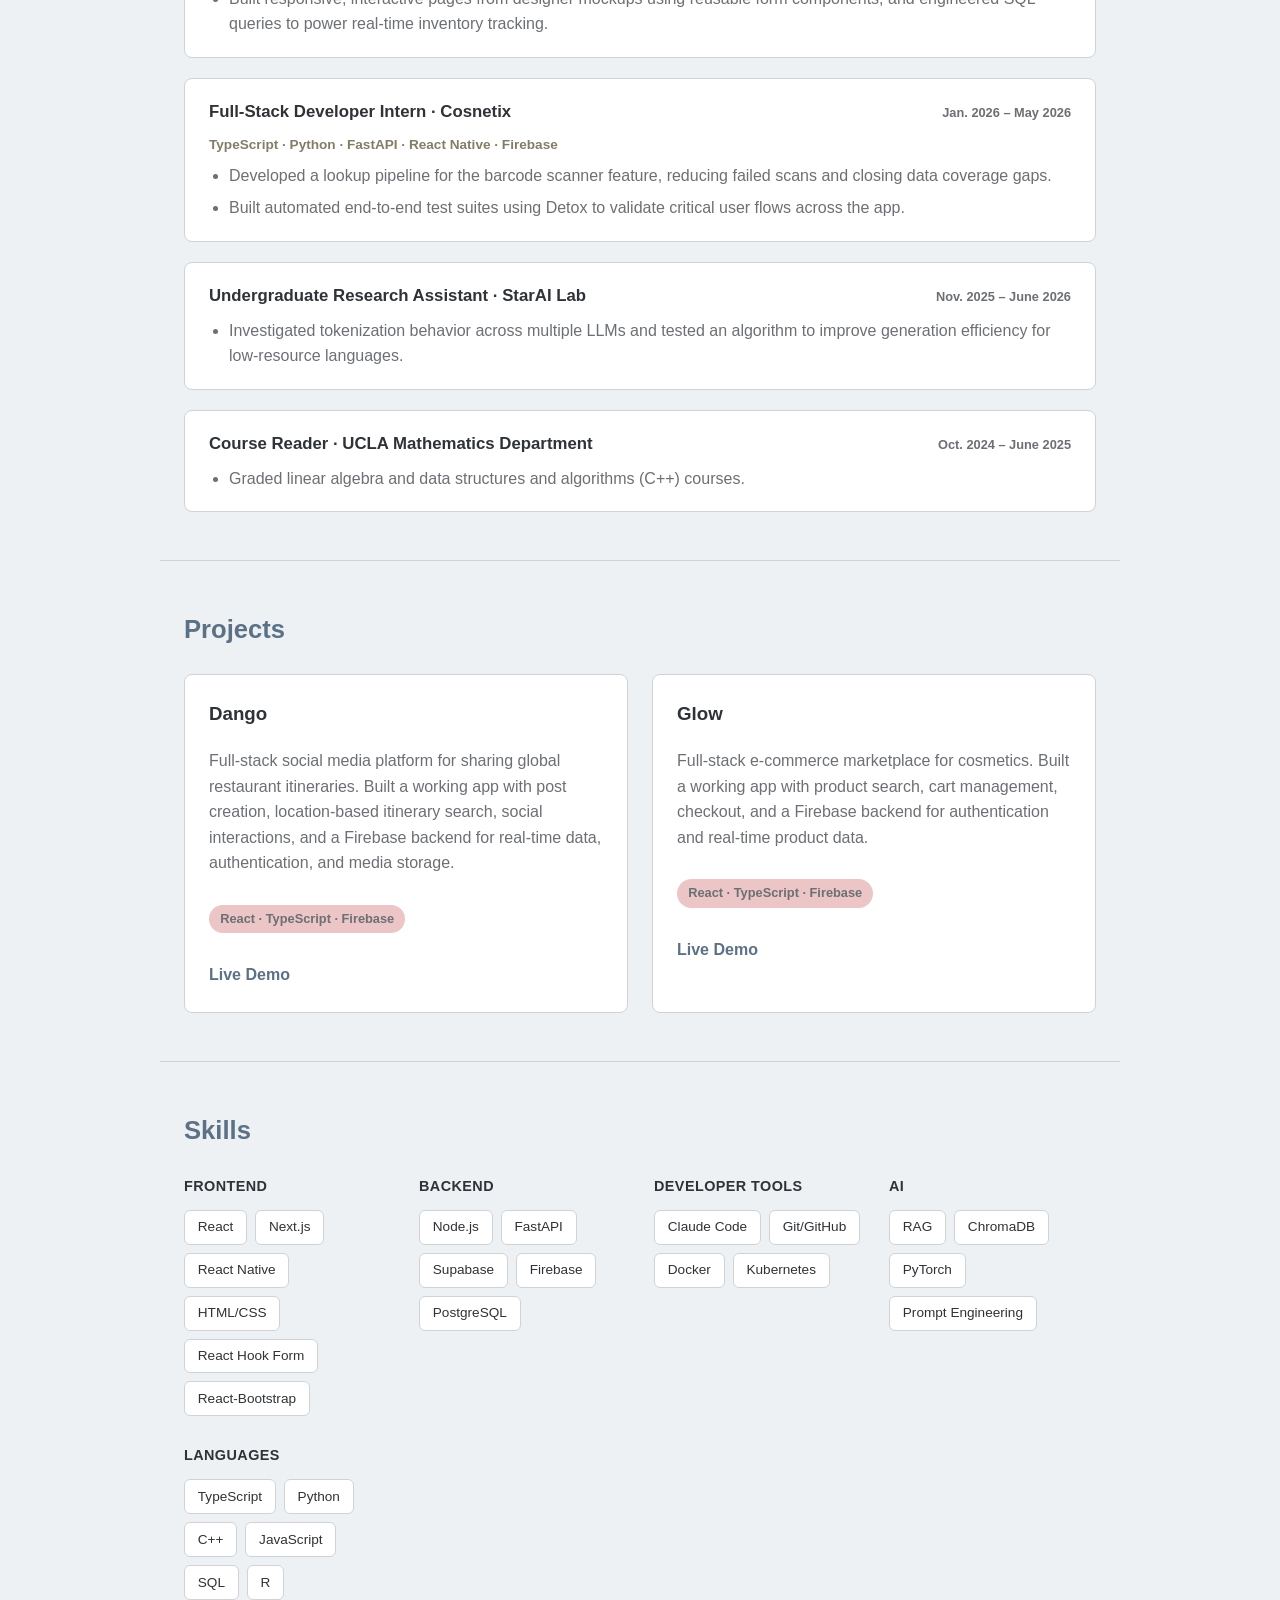
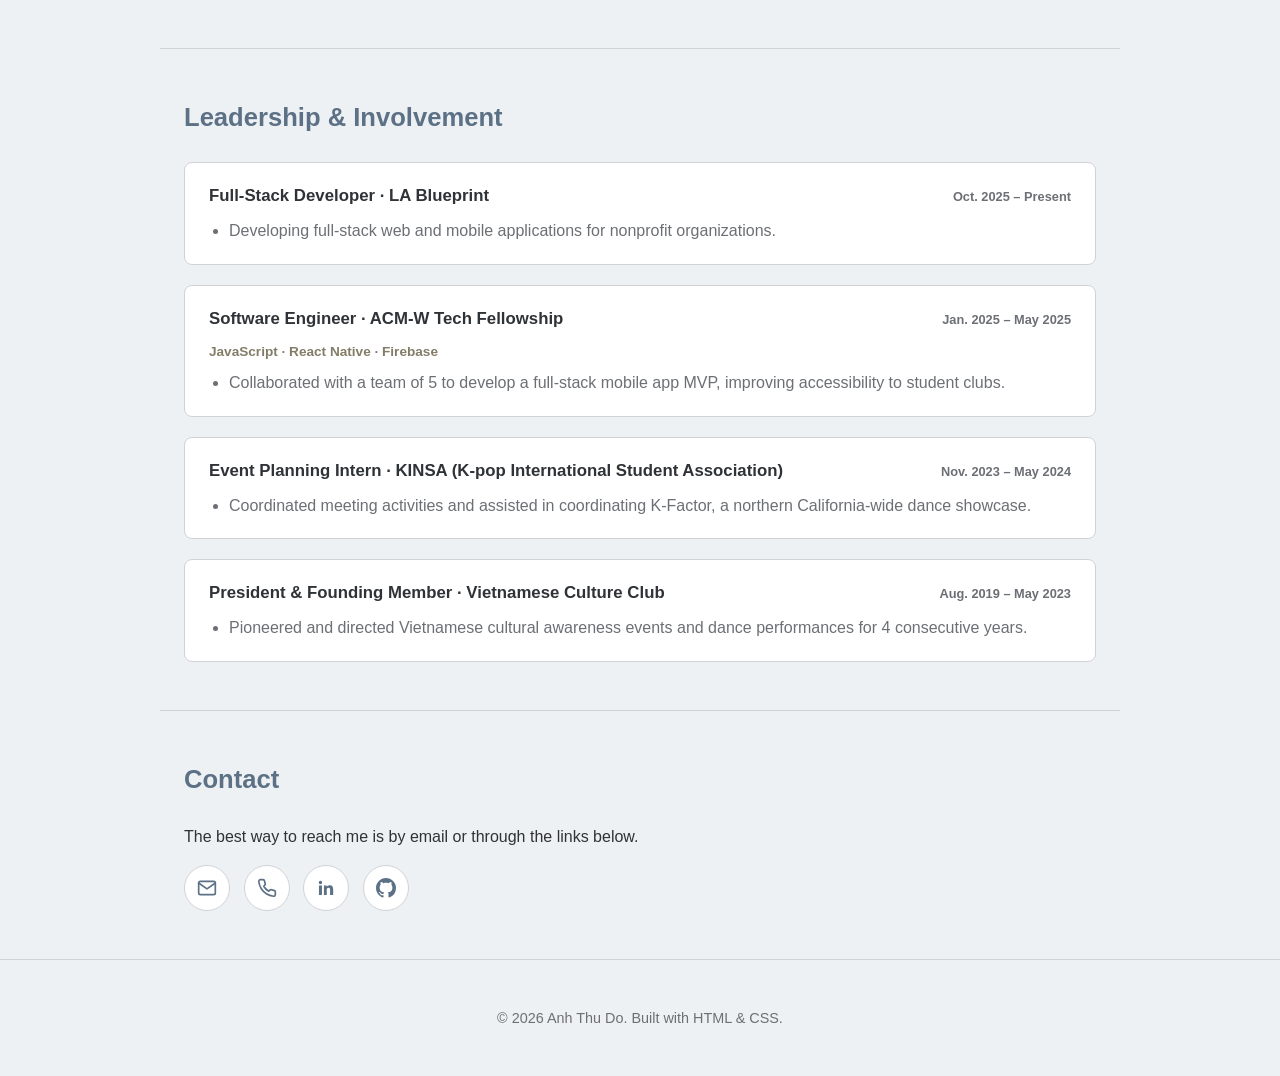
==== commit ead376bc: "changed color palette" ====
--- a/index.html
+++ b/index.html
@@ -319,12 +319,45 @@
         <h2 class="section-title">Contact</h2>
         <p>The best way to reach me is by email or through the links below.</p>
         <div class="contact-links">
-          <a href="mailto:athudo@g.ucla.edu">athudo@g.ucla.edu</a>
-          <a href="tel:+19165133257">916-513-3257</a>
-          <a href="http://www.linkedin.com/in/anh-thu-do-atd" target="_blank" rel="noopener"
-            >LinkedIn</a
+          <a href="mailto:athudo@g.ucla.edu" class="contact-icon" aria-label="Email" title="Email">
+            <svg viewBox="0 0 24 24" fill="none" stroke="currentColor" stroke-width="2" stroke-linecap="round" stroke-linejoin="round">
+              <path d="M4 4h16c1.1 0 2 .9 2 2v12c0 1.1-.9 2-2 2H4c-1.1 0-2-.9-2-2V6c0-1.1.9-2 2-2z" />
+              <polyline points="22,6 12,13 2,6" />
+            </svg>
+          </a>
+          <a href="tel:+19165133257" class="contact-icon" aria-label="Phone" title="Phone">
+            <svg viewBox="0 0 24 24" fill="none" stroke="currentColor" stroke-width="2" stroke-linecap="round" stroke-linejoin="round">
+              <path d="M22 16.92v3a2 2 0 0 1-2.18 2 19.79 19.79 0 0 1-8.63-3.07 19.5 19.5 0 0 1-6-6 19.79 19.79 0 0 1-3.07-8.67A2 2 0 0 1 4.11 2h3a2 2 0 0 1 2 1.72c.13.96.36 1.9.7 2.81a2 2 0 0 1-.45 2.11L8.09 9.91a16 16 0 0 0 6 6l1.27-1.27a2 2 0 0 1 2.11-.45c.91.34 1.85.57 2.81.7A2 2 0 0 1 22 16.92z" />
+            </svg>
+          </a>
+          <a
+            href="http://www.linkedin.com/in/anh-thu-do-atd"
+            target="_blank"
+            rel="noopener"
+            class="contact-icon"
+            aria-label="LinkedIn"
+            title="LinkedIn"
           >
-          <a href="https://github.com/minado05" target="_blank" rel="noopener">GitHub</a>
+            <svg viewBox="0 0 24 24" fill="currentColor">
+              <path
+                d="M20.45 20.45h-3.55v-5.57c0-1.33-.02-3.04-1.85-3.04-1.85 0-2.14 1.45-2.14 2.94v5.67H9.5V9h3.41v1.56h.05c.48-.9 1.64-1.85 3.38-1.85 3.61 0 4.28 2.38 4.28 5.47v6.27zM5.34 7.43a2.06 2.06 0 1 1 0-4.12 2.06 2.06 0 0 1 0 4.12zM7.12 20.45H3.56V9h3.56v11.45z"
+              />
+            </svg>
+          </a>
+          <a
+            href="https://github.com/minado05"
+            target="_blank"
+            rel="noopener"
+            class="contact-icon"
+            aria-label="GitHub"
+            title="GitHub"
+          >
+            <svg viewBox="0 0 16 16" fill="currentColor">
+              <path
+                d="M8 0C3.58 0 0 3.58 0 8c0 3.54 2.29 6.53 5.47 7.59.4.07.55-.17.55-.38 0-.19-.01-.82-.01-1.49-2.01.37-2.53-.49-2.69-.94-.09-.23-.48-.94-.82-1.13-.28-.15-.68-.52-.01-.53.63-.01 1.08.58 1.23.82.72 1.21 1.87.87 2.33.66.07-.52.28-.87.51-1.07-1.78-.2-3.64-.89-3.64-3.95 0-.87.31-1.59.82-2.15-.08-.2-.36-1.02.08-2.12 0 0 .67-.21 2.2.82.64-.18 1.32-.27 2-.27.68 0 1.36.09 2 .27 1.53-1.04 2.2-.82 2.2-.82.44 1.1.16 1.92.08 2.12.51.56.82 1.27.82 2.15 0 3.07-1.87 3.75-3.65 3.95.29.25.54.73.54 1.48 0 1.07-.01 1.93-.01 2.2 0 .21.15.46.55.38A8.01 8.01 0 0 0 16 8c0-4.42-3.58-8-8-8z"
+              />
+            </svg>
+          </a>
         </div>
       </section>
     </main>
--- a/assets/css/style.css
+++ b/assets/css/style.css
@@ -1,12 +1,21 @@
 :root {
-  --bg: #eef1f5;
-  --bg-alt: #e3e8ee;
+  /* Graphite palette */
+  --graphite-gray: #c1c0c2;
+  --graphite-cream: #f5e9e7;
+  --graphite-pink: #ecc5c6;
+  --graphite-olive: #837d68;
+  --graphite-blue: #8a9db1;
+
+  --bg: #eef1f4;
+  --bg-alt: #e2e7ec;
   --panel-bg: #ffffff;
-  --text: #263140;
-  --text-muted: #5b6b7c;
-  --accent: #3f5a73;
-  --accent-2: #6b8caf;
-  --border: #cdd6e0;
+  --text: #2f3236;
+  --text-muted: #6c6f74;
+  --accent: #5c7186;
+  --accent-soft: var(--graphite-blue);
+  --accent-pink: var(--graphite-pink);
+  --accent-olive: var(--graphite-olive);
+  --border: #cfd3d8;
   --max-width: 960px;
   --font-display: -apple-system, BlinkMacSystemFont, "Segoe UI", Roboto, Helvetica, Arial, sans-serif;
 }
@@ -41,8 +50,8 @@
 .nav {
   position: sticky;
   top: 0;
-  background: var(--panel-bg);
-  border-bottom: 1px solid var(--border);
+  background: var(--bg-alt);
+  border-bottom: 1px solid var(--graphite-gray);
   z-index: 10;
 }
 
@@ -76,6 +85,7 @@
 
 .nav-links a:hover {
   color: var(--accent);
+  text-decoration: none;
 }
 
 .nav-toggle {
@@ -146,7 +156,7 @@
 }
 
 .btn-primary:hover {
-  background: #33495e;
+  background: #48596b;
 }
 
 .btn-secondary {
@@ -171,7 +181,7 @@
   font-weight: 700;
   font-size: 1.6rem;
   margin: 0 0 1.5rem;
-  color: var(--text);
+  color: var(--accent);
 }
 
 .about-content p {
@@ -234,9 +244,13 @@
 }
 
 .project-tags {
-  font-size: 0.85rem;
-  color: var(--accent-2);
+  display: inline-block;
+  font-size: 0.8rem;
+  color: var(--text);
   font-weight: 600;
+  background: var(--accent-pink);
+  padding: 0.25rem 0.7rem;
+  border-radius: 999px;
 }
 
 .project-links {
@@ -276,7 +290,7 @@
 .timeline-stack {
   margin: 0 0 0.5rem;
   font-size: 0.85rem;
-  color: var(--accent-2);
+  color: var(--accent-olive);
   font-weight: 600;
 }
 
@@ -333,22 +347,33 @@
 /* Contact */
 .contact-links {
   display: flex;
-  gap: 1rem;
+  gap: 0.85rem;
   flex-wrap: wrap;
   margin-top: 1rem;
-  font-weight: 500;
-}
-
-.contact-links a {
+}
+
+.contact-icon {
+  display: flex;
+  align-items: center;
+  justify-content: center;
+  width: 46px;
+  height: 46px;
+  border-radius: 50%;
   background: var(--panel-bg);
   border: 1px solid var(--border);
-  border-radius: 6px;
-  padding: 0.5rem 1.1rem;
-}
-
-.contact-links a:hover {
+  color: var(--accent);
+  transition: background 0.15s ease, color 0.15s ease, border-color 0.15s ease;
+}
+
+.contact-icon svg {
+  width: 20px;
+  height: 20px;
+}
+
+.contact-icon:hover {
+  background: var(--accent);
   border-color: var(--accent);
-  color: var(--accent);
+  color: #fff;
   text-decoration: none;
 }
 
@@ -368,8 +393,8 @@
     top: 100%;
     left: 0;
     right: 0;
-    background: var(--panel-bg);
-    border-bottom: 1px solid var(--border);
+    background: var(--bg-alt);
+    border-bottom: 1px solid var(--graphite-gray);
     flex-direction: column;
     padding: 1rem 1.5rem;
     display: none;
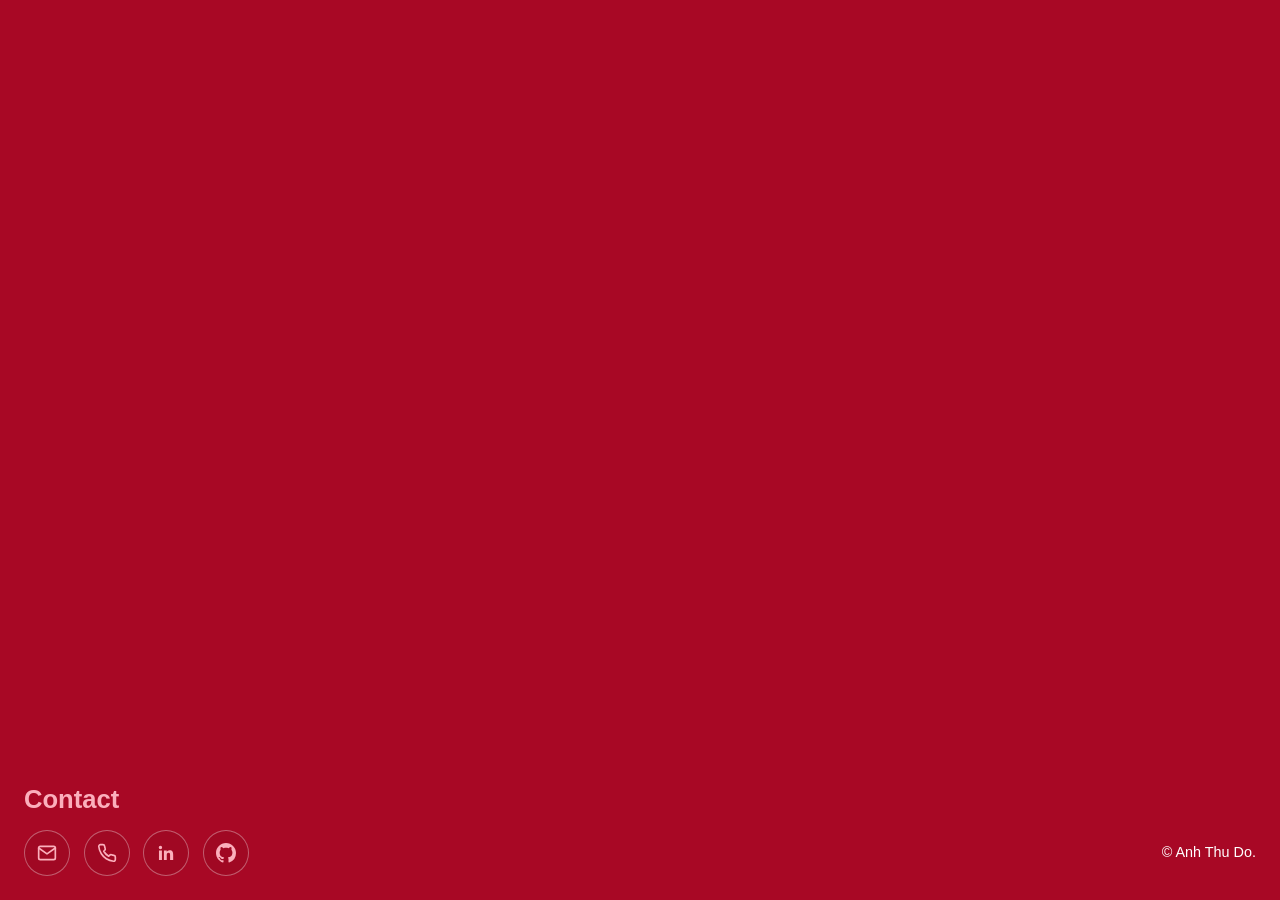
==== commit 280af433: "new website format" ====
--- a/index.html
+++ b/index.html
@@ -11,313 +11,10 @@
     <link rel="stylesheet" href="assets/css/style.css" />
   </head>
   <body>
-    <header class="nav">
-      <div class="nav-inner">
-        <a href="#" class="nav-logo">Anh Thu Do</a>
-        <nav>
-          <ul class="nav-links">
-            <li><a href="#about">About</a></li>
-            <li><a href="#education">Education</a></li>
-            <li><a href="#experience">Experience</a></li>
-            <li><a href="#projects">Projects</a></li>
-            <li><a href="#skills">Skills</a></li>
-            <li><a href="#involvement">Involvement</a></li>
-            <li><a href="#contact">Contact</a></li>
-          </ul>
-        </nav>
-        <button class="nav-toggle" id="navToggle" aria-label="Toggle menu" aria-expanded="false">
-          <span></span><span></span><span></span>
-        </button>
-      </div>
-    </header>
-
     <main>
-      <section id="hero" class="hero">
-        <div class="hero-inner">
-          <h1>Hi, I'm <span class="accent">Anh Thu</span>.</h1>
-          <p class="hero-subtitle">
-            Mathematics of Computation student at UCLA building full-stack apps and AI-powered
-            tools.
-          </p>
-          <div class="hero-cta">
-            <a href="#projects" class="btn btn-primary">View Projects</a>
-            <a href="#contact" class="btn btn-secondary">Get in Touch</a>
-          </div>
-        </div>
-      </section>
-
-      <section id="about" class="section">
-        <h2 class="section-title">About</h2>
-        <div class="about-content">
-          <p>
-            I'm a software engineer and UCLA student studying Mathematics of Computation with a
-            minor in Data Science Engineering. I build full-stack web and mobile applications and
-            AI-powered tools with real-world user impact.
-          </p>
-        </div>
-      </section>
-
-      <section id="education" class="section">
-        <h2 class="section-title">Education</h2>
-        <div class="edu-item">
-          <div class="edu-header">
-            <h3>University of California, Los Angeles</h3>
-            <span class="edu-date">Sept. 2023 – June 2027</span>
-          </div>
-          <p>Bachelor of Science in Mathematics of Computation, Minor in Data Science Engineering</p>
-          <p>GPA: 3.8</p>
-          <p>
-            Relevant Coursework: Data Structures and Algorithms, Fundamentals of Artificial
-            Intelligence, Machine Learning, Databases
-          </p>
-        </div>
-      </section>
-
-      <section id="experience" class="section">
-        <h2 class="section-title">Experience</h2>
-        <div class="timeline">
-          <article class="timeline-item">
-            <div class="timeline-header">
-              <h3>Software Engineering Intern &middot; Capital One</h3>
-              <span class="timeline-date">June 2026 – Aug. 2026</span>
-            </div>
-            <p class="timeline-stack">
-              Python &middot; FastAPI &middot; JavaScript &middot; HTML/CSS &middot; Observe &middot;
-              PagerDuty &middot; New Relic &middot; Kubernetes
-            </p>
-            <ul>
-              <li>
-                Developed a full-stack Generative AI-powered tool that accelerates incident
-                response times (MTTR) for on-call engineers by 50%, leveraging Claude Code to boost
-                implementation.
-              </li>
-              <li>
-                Integrated Retrieval-Augmented Generation (RAG) to retrieve relevant context from
-                past incidents and produce AI-synthesized root-cause analysis.
-              </li>
-              <li>
-                Built an interactive LLM-powered chatbot, prompt-engineering its responses for
-                accuracy and relevance.
-              </li>
-              <li>
-                Integrated multiple observability and monitoring APIs to unify incident data into a
-                single interface.
-              </li>
-            </ul>
-          </article>
-
-          <article class="timeline-item">
-            <div class="timeline-header">
-              <h3>Full-Stack Developer &middot; PATH</h3>
-              <span class="timeline-date">Nov. 2025 – June 2026</span>
-            </div>
-            <p class="timeline-stack">
-              TypeScript &middot; React &middot; Next.js &middot; Supabase &middot; AWS S3 &middot;
-              React Hook Form &middot; React-Bootstrap
-            </p>
-            <ul>
-              <li>
-                Developed a full-stack web application to streamline resource management systems,
-                replacing a spreadsheet-based tracking process with a structured relational
-                database.
-              </li>
-              <li>
-                Built responsive, interactive pages from designer mockups using reusable form
-                components, and engineered SQL queries to power real-time inventory tracking.
-              </li>
-            </ul>
-          </article>
-
-          <article class="timeline-item">
-            <div class="timeline-header">
-              <h3>Full-Stack Developer Intern &middot; Cosnetix</h3>
-              <span class="timeline-date">Jan. 2026 – May 2026</span>
-            </div>
-            <p class="timeline-stack">
-              TypeScript &middot; Python &middot; FastAPI &middot; React Native &middot; Firebase
-            </p>
-            <ul>
-              <li>
-                Developed a lookup pipeline for the barcode scanner feature, reducing failed scans
-                and closing data coverage gaps.
-              </li>
-              <li>
-                Built automated end-to-end test suites using Detox to validate critical user flows
-                across the app.
-              </li>
-            </ul>
-          </article>
-
-          <article class="timeline-item">
-            <div class="timeline-header">
-              <h3>Undergraduate Research Assistant &middot; StarAI Lab</h3>
-              <span class="timeline-date">Nov. 2025 – June 2026</span>
-            </div>
-            <ul>
-              <li>
-                Investigated tokenization behavior across multiple LLMs and tested an algorithm to
-                improve generation efficiency for low-resource languages.
-              </li>
-            </ul>
-          </article>
-
-          <article class="timeline-item">
-            <div class="timeline-header">
-              <h3>Course Reader &middot; UCLA Mathematics Department</h3>
-              <span class="timeline-date">Oct. 2024 – June 2025</span>
-            </div>
-            <ul>
-              <li>Graded linear algebra and data structures and algorithms (C++) courses.</li>
-            </ul>
-          </article>
-        </div>
-      </section>
-
-      <section id="projects" class="section">
-        <h2 class="section-title">Projects</h2>
-        <div class="project-grid">
-          <article class="project-card">
-            <h3>Dango</h3>
-            <p>
-              Full-stack social media platform for sharing global restaurant itineraries. Built a
-              working app with post creation, location-based itinerary search, social interactions,
-              and a Firebase backend for real-time data, authentication, and media storage.
-            </p>
-            <p class="project-tags">React &middot; TypeScript &middot; Firebase</p>
-            <div class="project-links">
-              <a href="https://dangoapp.netlify.app/" target="_blank" rel="noopener">Live Demo</a>
-            </div>
-          </article>
-          <article class="project-card">
-            <h3>Glow</h3>
-            <p>
-              Full-stack e-commerce marketplace for cosmetics. Built a working app with product
-              search, cart management, checkout, and a Firebase backend for authentication and
-              real-time product data.
-            </p>
-            <p class="project-tags">React &middot; TypeScript &middot; Firebase</p>
-            <div class="project-links">
-              <a href="https://glowcos.netlify.app/" target="_blank" rel="noopener">Live Demo</a>
-            </div>
-          </article>
-        </div>
-      </section>
-
-      <section id="skills" class="section">
-        <h2 class="section-title">Skills</h2>
-        <div class="skills-grid">
-          <div class="skills-category">
-            <h4>Frontend</h4>
-            <ul class="skills-list">
-              <li>React</li>
-              <li>Next.js</li>
-              <li>React Native</li>
-              <li>HTML/CSS</li>
-              <li>React Hook Form</li>
-              <li>React-Bootstrap</li>
-            </ul>
-          </div>
-          <div class="skills-category">
-            <h4>Backend</h4>
-            <ul class="skills-list">
-              <li>Node.js</li>
-              <li>FastAPI</li>
-              <li>Supabase</li>
-              <li>Firebase</li>
-              <li>PostgreSQL</li>
-            </ul>
-          </div>
-          <div class="skills-category">
-            <h4>Developer Tools</h4>
-            <ul class="skills-list">
-              <li>Claude Code</li>
-              <li>Git/GitHub</li>
-              <li>Docker</li>
-              <li>Kubernetes</li>
-            </ul>
-          </div>
-          <div class="skills-category">
-            <h4>AI</h4>
-            <ul class="skills-list">
-              <li>RAG</li>
-              <li>ChromaDB</li>
-              <li>PyTorch</li>
-              <li>Prompt Engineering</li>
-            </ul>
-          </div>
-          <div class="skills-category">
-            <h4>Languages</h4>
-            <ul class="skills-list">
-              <li>TypeScript</li>
-              <li>Python</li>
-              <li>C++</li>
-              <li>JavaScript</li>
-              <li>SQL</li>
-              <li>R</li>
-            </ul>
-          </div>
-        </div>
-      </section>
-
-      <section id="involvement" class="section">
-        <h2 class="section-title">Leadership &amp; Involvement</h2>
-        <div class="timeline">
-          <article class="timeline-item">
-            <div class="timeline-header">
-              <h3>Full-Stack Developer &middot; LA Blueprint</h3>
-              <span class="timeline-date">Oct. 2025 – Present</span>
-            </div>
-            <ul>
-              <li>
-                Developing full-stack web and mobile applications for nonprofit organizations.
-              </li>
-            </ul>
-          </article>
-          <article class="timeline-item">
-            <div class="timeline-header">
-              <h3>Software Engineer &middot; ACM-W Tech Fellowship</h3>
-              <span class="timeline-date">Jan. 2025 – May 2025</span>
-            </div>
-            <p class="timeline-stack">JavaScript &middot; React Native &middot; Firebase</p>
-            <ul>
-              <li>
-                Collaborated with a team of 5 to develop a full-stack mobile app MVP, improving
-                accessibility to student clubs.
-              </li>
-            </ul>
-          </article>
-          <article class="timeline-item">
-            <div class="timeline-header">
-              <h3>
-                Event Planning Intern &middot; KINSA (K-pop International Student Association)
-              </h3>
-              <span class="timeline-date">Nov. 2023 – May 2024</span>
-            </div>
-            <ul>
-              <li>
-                Coordinated meeting activities and assisted in coordinating K-Factor, a northern
-                California-wide dance showcase.
-              </li>
-            </ul>
-          </article>
-          <article class="timeline-item">
-            <div class="timeline-header">
-              <h3>President &amp; Founding Member &middot; Vietnamese Culture Club</h3>
-              <span class="timeline-date">Aug. 2019 – May 2023</span>
-            </div>
-            <ul>
-              <li>
-                Pioneered and directed Vietnamese cultural awareness events and dance performances
-                for 4 consecutive years.
-              </li>
-            </ul>
-          </article>
-        </div>
-      </section>
-
       <section id="contact" class="section">
         <h2 class="section-title">Contact</h2>
-        <p>The best way to reach me is by email or through the links below.</p>
+        <div class="contact-row">
         <div class="contact-links">
           <a href="mailto:athudo@g.ucla.edu" class="contact-icon" aria-label="Email" title="Email">
             <svg viewBox="0 0 24 24" fill="none" stroke="currentColor" stroke-width="2" stroke-linecap="round" stroke-linejoin="round">
@@ -359,12 +56,11 @@
             </svg>
           </a>
         </div>
+          <p class="copyright">&copy; <span id="year"></span> Anh Thu Do.</p>
+        </div>
       </section>
     </main>
 
-    <footer class="footer">
-      <p>&copy; <span id="year"></span> Anh Thu Do. Built with HTML &amp; CSS.</p>
-    </footer>
 
     <script src="assets/js/main.js"></script>
   </body>
--- a/assets/css/style.css
+++ b/assets/css/style.css
@@ -1,21 +1,26 @@
 :root {
-  /* Graphite palette */
-  --graphite-gray: #c1c0c2;
-  --graphite-cream: #f5e9e7;
-  --graphite-pink: #ecc5c6;
-  --graphite-olive: #837d68;
-  --graphite-blue: #8a9db1;
-
-  --bg: #eef1f4;
-  --bg-alt: #e2e7ec;
-  --panel-bg: #ffffff;
-  --text: #2f3236;
-  --text-muted: #6c6f74;
-  --accent: #5c7186;
-  --accent-soft: var(--graphite-blue);
-  --accent-pink: var(--graphite-pink);
-  --accent-olive: var(--graphite-olive);
-  --border: #cfd3d8;
+  /* Rose palette */
+  --rose-900: #d20a2e;
+  --rose-800: #ee0b34;
+  --rose-700: #f42248;
+  --rose-600: #f63e5f;
+  --rose-500: #f75a77;
+  --rose-400: #f8768e;
+  --rose-300: #fa92a5;
+  --rose-200: #fbafbc;
+
+  --bg: #a80825;
+  --bg-alt: #9a0822;
+  --panel-bg: #a00823;
+  --text: #ffffff;
+  --text-muted: #ffffff;
+  --accent: var(--rose-200);
+  --accent-hover: #fdd3db;
+  --accent-soft: var(--rose-300);
+  --accent-pink: #9a0822;
+  --accent-olive: var(--rose-200);
+  --border: rgba(255, 255, 255, 0.35);
+  --nav-border: rgba(255, 255, 255, 0.35);
   --max-width: 960px;
   --font-display: -apple-system, BlinkMacSystemFont, "Segoe UI", Roboto, Helvetica, Arial, sans-serif;
 }
@@ -34,6 +39,16 @@
   color: var(--text);
   line-height: 1.6;
   background: var(--bg);
+  min-height: 100vh;
+  display: flex;
+  flex-direction: column;
+}
+
+main {
+  flex: 1;
+  display: flex;
+  flex-direction: column;
+  justify-content: flex-end;
 }
 
 a {
@@ -51,7 +66,7 @@
   position: sticky;
   top: 0;
   background: var(--bg-alt);
-  border-bottom: 1px solid var(--graphite-gray);
+  border-bottom: 1px solid var(--nav-border);
   z-index: 10;
 }
 
@@ -152,11 +167,11 @@
 
 .btn-primary {
   background: var(--accent);
-  color: #fff;
+  color: var(--bg);
 }
 
 .btn-primary:hover {
-  background: #48596b;
+  background: var(--accent-hover);
 }
 
 .btn-secondary {
@@ -173,8 +188,8 @@
 .section {
   max-width: var(--max-width);
   margin: 0 auto;
-  padding: 3rem 1.5rem;
-  border-top: 1px solid var(--border);
+  padding: 3rem 1.5rem 1rem;
+  width: 100%;
 }
 
 .section-title {
@@ -345,11 +360,34 @@
 }
 
 /* Contact */
+#contact {
+  max-width: none;
+  margin: 0;
+  padding-bottom: 1.5rem;
+}
+
+#contact .section-title {
+  margin-bottom: 0.6rem;
+}
+
+.contact-row {
+  display: flex;
+  flex-wrap: wrap;
+  align-items: center;
+  justify-content: space-between;
+  gap: 1rem;
+}
+
+.copyright {
+  margin: 0;
+  color: var(--text-muted);
+  font-size: 0.9rem;
+}
+
 .contact-links {
   display: flex;
   gap: 0.85rem;
   flex-wrap: wrap;
-  margin-top: 1rem;
 }
 
 .contact-icon {
@@ -373,17 +411,16 @@
 .contact-icon:hover {
   background: var(--accent);
   border-color: var(--accent);
-  color: #fff;
+  color: var(--bg);
   text-decoration: none;
 }
 
 /* Footer */
 .footer {
   text-align: center;
-  padding: 2rem 1.5rem;
+  padding: 1rem 1.5rem 1.5rem;
   color: var(--text-muted);
   font-size: 0.9rem;
-  border-top: 1px solid var(--border);
 }
 
 /* Mobile */
@@ -394,7 +431,7 @@
     left: 0;
     right: 0;
     background: var(--bg-alt);
-    border-bottom: 1px solid var(--graphite-gray);
+    border-bottom: 1px solid var(--nav-border);
     flex-direction: column;
     padding: 1rem 1.5rem;
     display: none;
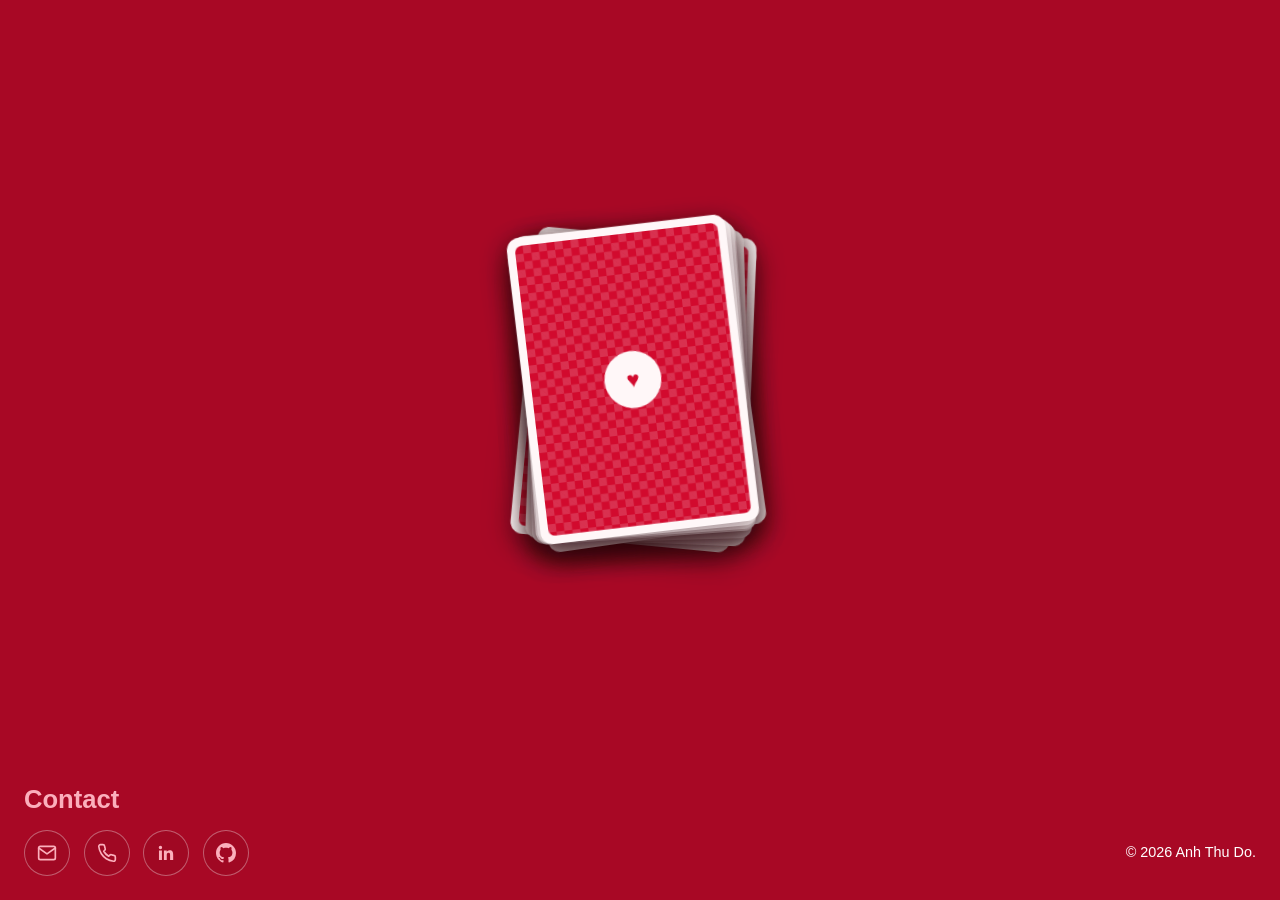
==== commit f3d58781: "added card about me format" ====
--- a/index.html
+++ b/index.html
@@ -12,56 +12,122 @@
   </head>
   <body>
     <main>
+      <section class="table" aria-label="A deck of hearts, topped by the ace of hearts">
+        <div class="stage">
+          <div class="deck" id="deck"></div>
+          <div class="intro" id="intro" hidden>
+            <h1 class="intro-title">
+              Hi, I'm <span class="accent">Anh Thu Do</span>,<br />a full-stack developer!
+            </h1>
+            <button type="button" class="btn-more" id="learnMore">
+              About Me <span class="btn-more-arrow" aria-hidden="true">&rarr;</span>
+            </button>
+          </div>
+        </div>
+
+        <div class="picker" id="picker" hidden>
+          <p class="picker-prompt">Pick a card</p>
+          <div class="hand" id="hand"></div>
+          <button type="button" class="btn-back" id="backToIntro">&larr; Back</button>
+        </div>
+      </section>
+
       <section id="contact" class="section">
         <h2 class="section-title">Contact</h2>
         <div class="contact-row">
-        <div class="contact-links">
-          <a href="mailto:athudo@g.ucla.edu" class="contact-icon" aria-label="Email" title="Email">
-            <svg viewBox="0 0 24 24" fill="none" stroke="currentColor" stroke-width="2" stroke-linecap="round" stroke-linejoin="round">
-              <path d="M4 4h16c1.1 0 2 .9 2 2v12c0 1.1-.9 2-2 2H4c-1.1 0-2-.9-2-2V6c0-1.1.9-2 2-2z" />
-              <polyline points="22,6 12,13 2,6" />
-            </svg>
-          </a>
-          <a href="tel:+19165133257" class="contact-icon" aria-label="Phone" title="Phone">
-            <svg viewBox="0 0 24 24" fill="none" stroke="currentColor" stroke-width="2" stroke-linecap="round" stroke-linejoin="round">
-              <path d="M22 16.92v3a2 2 0 0 1-2.18 2 19.79 19.79 0 0 1-8.63-3.07 19.5 19.5 0 0 1-6-6 19.79 19.79 0 0 1-3.07-8.67A2 2 0 0 1 4.11 2h3a2 2 0 0 1 2 1.72c.13.96.36 1.9.7 2.81a2 2 0 0 1-.45 2.11L8.09 9.91a16 16 0 0 0 6 6l1.27-1.27a2 2 0 0 1 2.11-.45c.91.34 1.85.57 2.81.7A2 2 0 0 1 22 16.92z" />
-            </svg>
-          </a>
-          <a
-            href="http://www.linkedin.com/in/anh-thu-do-atd"
-            target="_blank"
-            rel="noopener"
-            class="contact-icon"
-            aria-label="LinkedIn"
-            title="LinkedIn"
-          >
-            <svg viewBox="0 0 24 24" fill="currentColor">
-              <path
-                d="M20.45 20.45h-3.55v-5.57c0-1.33-.02-3.04-1.85-3.04-1.85 0-2.14 1.45-2.14 2.94v5.67H9.5V9h3.41v1.56h.05c.48-.9 1.64-1.85 3.38-1.85 3.61 0 4.28 2.38 4.28 5.47v6.27zM5.34 7.43a2.06 2.06 0 1 1 0-4.12 2.06 2.06 0 0 1 0 4.12zM7.12 20.45H3.56V9h3.56v11.45z"
-              />
-            </svg>
-          </a>
-          <a
-            href="https://github.com/minado05"
-            target="_blank"
-            rel="noopener"
-            class="contact-icon"
-            aria-label="GitHub"
-            title="GitHub"
-          >
-            <svg viewBox="0 0 16 16" fill="currentColor">
-              <path
-                d="M8 0C3.58 0 0 3.58 0 8c0 3.54 2.29 6.53 5.47 7.59.4.07.55-.17.55-.38 0-.19-.01-.82-.01-1.49-2.01.37-2.53-.49-2.69-.94-.09-.23-.48-.94-.82-1.13-.28-.15-.68-.52-.01-.53.63-.01 1.08.58 1.23.82.72 1.21 1.87.87 2.33.66.07-.52.28-.87.51-1.07-1.78-.2-3.64-.89-3.64-3.95 0-.87.31-1.59.82-2.15-.08-.2-.36-1.02.08-2.12 0 0 .67-.21 2.2.82.64-.18 1.32-.27 2-.27.68 0 1.36.09 2 .27 1.53-1.04 2.2-.82 2.2-.82.44 1.1.16 1.92.08 2.12.51.56.82 1.27.82 2.15 0 3.07-1.87 3.75-3.65 3.95.29.25.54.73.54 1.48 0 1.07-.01 1.93-.01 2.2 0 .21.15.46.55.38A8.01 8.01 0 0 0 16 8c0-4.42-3.58-8-8-8z"
-              />
-            </svg>
-          </a>
-        </div>
+          <div class="contact-links">
+            <a
+              href="mailto:athudo@g.ucla.edu"
+              class="contact-icon"
+              aria-label="Email"
+              title="Email"
+            >
+              <svg
+                viewBox="0 0 24 24"
+                fill="none"
+                stroke="currentColor"
+                stroke-width="2"
+                stroke-linecap="round"
+                stroke-linejoin="round"
+              >
+                <path
+                  d="M4 4h16c1.1 0 2 .9 2 2v12c0 1.1-.9 2-2 2H4c-1.1 0-2-.9-2-2V6c0-1.1.9-2 2-2z"
+                />
+                <polyline points="22,6 12,13 2,6" />
+              </svg>
+            </a>
+            <a href="tel:+19165133257" class="contact-icon" aria-label="Phone" title="Phone">
+              <svg
+                viewBox="0 0 24 24"
+                fill="none"
+                stroke="currentColor"
+                stroke-width="2"
+                stroke-linecap="round"
+                stroke-linejoin="round"
+              >
+                <path
+                  d="M22 16.92v3a2 2 0 0 1-2.18 2 19.79 19.79 0 0 1-8.63-3.07 19.5 19.5 0 0 1-6-6 19.79 19.79 0 0 1-3.07-8.67A2 2 0 0 1 4.11 2h3a2 2 0 0 1 2 1.72c.13.96.36 1.9.7 2.81a2 2 0 0 1-.45 2.11L8.09 9.91a16 16 0 0 0 6 6l1.27-1.27a2 2 0 0 1 2.11-.45c.91.34 1.85.57 2.81.7A2 2 0 0 1 22 16.92z"
+                />
+              </svg>
+            </a>
+            <a
+              href="http://www.linkedin.com/in/anh-thu-do-atd"
+              target="_blank"
+              rel="noopener"
+              class="contact-icon"
+              aria-label="LinkedIn"
+              title="LinkedIn"
+            >
+              <svg viewBox="0 0 24 24" fill="currentColor">
+                <path
+                  d="M20.45 20.45h-3.55v-5.57c0-1.33-.02-3.04-1.85-3.04-1.85 0-2.14 1.45-2.14 2.94v5.67H9.5V9h3.41v1.56h.05c.48-.9 1.64-1.85 3.38-1.85 3.61 0 4.28 2.38 4.28 5.47v6.27zM5.34 7.43a2.06 2.06 0 1 1 0-4.12 2.06 2.06 0 0 1 0 4.12zM7.12 20.45H3.56V9h3.56v11.45z"
+                />
+              </svg>
+            </a>
+            <a
+              href="https://github.com/minado05"
+              target="_blank"
+              rel="noopener"
+              class="contact-icon"
+              aria-label="GitHub"
+              title="GitHub"
+            >
+              <svg viewBox="0 0 16 16" fill="currentColor">
+                <path
+                  d="M8 0C3.58 0 0 3.58 0 8c0 3.54 2.29 6.53 5.47 7.59.4.07.55-.17.55-.38 0-.19-.01-.82-.01-1.49-2.01.37-2.53-.49-2.69-.94-.09-.23-.48-.94-.82-1.13-.28-.15-.68-.52-.01-.53.63-.01 1.08.58 1.23.82.72 1.21 1.87.87 2.33.66.07-.52.28-.87.51-1.07-1.78-.2-3.64-.89-3.64-3.95 0-.87.31-1.59.82-2.15-.08-.2-.36-1.02.08-2.12 0 0 .67-.21 2.2.82.64-.18 1.32-.27 2-.27.68 0 1.36.09 2 .27 1.53-1.04 2.2-.82 2.2-.82.44 1.1.16 1.92.08 2.12.51.56.82 1.27.82 2.15 0 3.07-1.87 3.75-3.65 3.95.29.25.54.73.54 1.48 0 1.07-.01 1.93-.01 2.2 0 .21.15.46.55.38A8.01 8.01 0 0 0 16 8c0-4.42-3.58-8-8-8z"
+                />
+              </svg>
+            </a>
+          </div>
           <p class="copyright">&copy; <span id="year"></span> Anh Thu Do.</p>
         </div>
       </section>
     </main>
 
+    <dialog class="slideshow" id="slideshow" aria-labelledby="slideTitle">
+      <div class="slideshow-panel">
+        <button type="button" class="slideshow-close" id="slideClose" aria-label="Close">
+          &times;
+        </button>
+        <p class="slideshow-card" id="slideCard"></p>
+        <div class="slide" id="slide">
+          <h2 class="slide-title" id="slideTitle"></h2>
+          <div class="slide-media" id="slideMedia"></div>
+          <p class="slide-body" id="slideBody"></p>
+        </div>
+        <div class="slideshow-nav">
+          <button type="button" class="slide-arrow" id="slidePrev" aria-label="Previous slide">
+            &larr;
+          </button>
+          <div class="slide-dots" id="slideDots"></div>
+          <button type="button" class="slide-arrow" id="slideNext" aria-label="Next slide">
+            &rarr;
+          </button>
+        </div>
+      </div>
+    </dialog>
 
+    <script src="assets/js/cards-content.js"></script>
     <script src="assets/js/main.js"></script>
   </body>
 </html>
--- a/assets/css/style.css
+++ b/assets/css/style.css
@@ -29,6 +29,10 @@
   box-sizing: border-box;
 }
 
+[hidden] {
+  display: none !important;
+}
+
 html {
   scroll-behavior: smooth;
 }
@@ -357,6 +361,456 @@
   border-radius: 6px;
   font-size: 0.85rem;
   color: var(--text);
+}
+
+/* Card table */
+.table {
+  flex: 1;
+  display: flex;
+  align-items: center;
+  justify-content: center;
+  padding: 3rem 1.5rem 0;
+}
+
+body.dealing {
+  overflow: hidden;
+}
+
+.stage {
+  display: flex;
+  align-items: center;
+  justify-content: center;
+  gap: clamp(2rem, 5vw, 4rem);
+}
+
+.intro-title {
+  margin: 0;
+  font-size: clamp(1.8rem, 4vw, 2.8rem);
+  line-height: 1.2;
+  color: var(--text);
+}
+
+.btn-more {
+  font: inherit;
+  background: none;
+  cursor: pointer;
+  display: inline-flex;
+  align-items: center;
+  gap: 0.5rem;
+  margin-top: 1.5rem;
+  padding: 0.7rem 1.4rem;
+  border: 1px solid var(--accent);
+  border-radius: 999px;
+  color: var(--text);
+  font-weight: 600;
+  transition: background 0.2s ease, color 0.2s ease;
+}
+
+.btn-more:hover {
+  background: var(--accent);
+  color: var(--bg);
+  text-decoration: none;
+}
+
+.btn-more-arrow {
+  transition: transform 0.2s ease;
+}
+
+.btn-more:hover .btn-more-arrow {
+  transform: translateX(4px);
+}
+
+.deck {
+  flex-shrink: 0;
+  --card-w: clamp(150px, 20vw, 220px);
+  position: relative;
+  width: var(--card-w);
+  aspect-ratio: 5 / 7;
+}
+
+.card {
+  position: absolute;
+  inset: 0;
+  perspective: 1200px;
+  will-change: transform;
+}
+
+.card-inner {
+  position: relative;
+  width: 100%;
+  height: 100%;
+  transform-style: preserve-3d;
+}
+
+.card-face {
+  position: absolute;
+  inset: 0;
+  border-radius: 12px;
+  backface-visibility: hidden;
+  -webkit-backface-visibility: hidden;
+  box-shadow: 0 10px 28px rgba(40, 0, 8, 0.4);
+}
+
+.card-back {
+  background: #fff7f8;
+  padding: 8px;
+}
+
+.card-back::before {
+  content: "";
+  position: absolute;
+  inset: 8px;
+  border-radius: 7px;
+  background-color: var(--rose-900);
+  background-image:
+    linear-gradient(45deg, rgba(255, 255, 255, 0.16) 25%, transparent 25%, transparent 75%, rgba(255, 255, 255, 0.16) 75%),
+    linear-gradient(45deg, rgba(255, 255, 255, 0.16) 25%, transparent 25%, transparent 75%, rgba(255, 255, 255, 0.16) 75%);
+  background-size: 16px 16px;
+  background-position: 0 0, 8px 8px;
+}
+
+.card-back::after {
+  content: "\2665";
+  position: absolute;
+  top: 50%;
+  left: 50%;
+  transform: translate(-50%, -50%);
+  width: 2.6em;
+  height: 2.6em;
+  display: grid;
+  place-items: center;
+  border-radius: 50%;
+  background: #fff7f8;
+  color: var(--rose-900);
+  font-size: calc(var(--card-w) * 0.1);
+}
+
+.card-front {
+  transform: rotateY(180deg);
+  background: #fff7f8;
+  color: var(--rose-900);
+  font-family: Georgia, "Times New Roman", serif;
+}
+
+.card-corner {
+  position: absolute;
+  display: flex;
+  flex-direction: column;
+  align-items: center;
+  line-height: 1;
+  font-size: calc(var(--card-w) * 0.13);
+  font-weight: 700;
+}
+
+.card-corner span + span {
+  font-size: 0.8em;
+}
+
+.card-corner.tl {
+  top: 0.55em;
+  left: 0.5em;
+}
+
+.card-corner.br {
+  bottom: 0.55em;
+  right: 0.5em;
+  transform: rotate(180deg);
+}
+
+.card-pip {
+  position: absolute;
+  top: 44%;
+  left: 50%;
+  transform: translate(-50%, -50%);
+  font-size: calc(var(--card-w) * 0.45);
+  line-height: 1;
+}
+
+.card-name {
+  position: absolute;
+  left: 0;
+  right: 0;
+  bottom: 18%;
+  text-align: center;
+  font-size: calc(var(--card-w) * 0.085);
+  letter-spacing: 0.04em;
+}
+
+/* Card picker */
+.picker {
+  display: flex;
+  flex-direction: column;
+  align-items: center;
+  gap: 2.5rem;
+  width: 100%;
+}
+
+.picker-prompt {
+  margin: 0;
+  font-size: clamp(1.5rem, 3.5vw, 2.2rem);
+  font-weight: 700;
+  color: var(--text);
+}
+
+.hand {
+  display: flex;
+  justify-content: center;
+}
+
+/* Cards overlap slightly like a hand of cards; more on narrow screens so all seven fit. */
+.hand-card + .hand-card {
+  margin-left: calc(var(--card-w) * -0.12);
+}
+
+.hand-card {
+  --card-w: clamp(64px, 13vw, 140px);
+  position: relative;
+  width: var(--card-w);
+  aspect-ratio: 5 / 7;
+  padding: 0;
+  border: none;
+  background: none;
+  cursor: pointer;
+  perspective: 1000px;
+  transform: translateY(calc(var(--drop) + var(--lift, 0px))) rotate(var(--rot));
+  transition: transform 0.25s ease;
+}
+
+.hand-card:hover,
+.hand-card:focus-visible {
+  --lift: -18px;
+  z-index: 1;
+}
+
+.hand-card:focus-visible {
+  outline: 2px solid var(--accent);
+  outline-offset: 6px;
+  border-radius: 12px;
+}
+
+.card-face-rank {
+  font-size: 0.75em;
+  font-weight: 700;
+}
+
+.card-face-rank small {
+  display: block;
+  font-size: 0.45em;
+  text-align: center;
+}
+
+.btn-back {
+  font: inherit;
+  background: none;
+  border: none;
+  color: var(--text-muted);
+  cursor: pointer;
+  font-weight: 600;
+}
+
+.btn-back:hover {
+  color: var(--accent);
+}
+
+/* Slideshow */
+.slideshow {
+  width: 100%;
+  max-width: min(680px, calc(100% - 32px));
+  padding: 0;
+  border: none;
+  background: transparent;
+}
+
+.slideshow::backdrop {
+  background: rgba(40, 0, 8, 0.72);
+}
+
+.slideshow-panel {
+  position: relative;
+  padding: 1.75rem clamp(1.25rem, 4vw, 2.5rem) 1.5rem;
+  border-radius: 16px;
+  background: #fff7f8;
+  color: #2b0a10;
+  box-shadow: 0 20px 50px rgba(40, 0, 8, 0.5);
+}
+
+.slideshow-close {
+  position: absolute;
+  top: 0.75rem;
+  right: 0.9rem;
+  width: 40px;
+  height: 40px;
+  border: none;
+  border-radius: 50%;
+  background: none;
+  color: var(--rose-900);
+  font-size: 1.6rem;
+  line-height: 1;
+  cursor: pointer;
+}
+
+.slideshow-close:hover {
+  background: var(--bg-alt);
+  color: #fff;
+}
+
+.slideshow-card {
+  margin: 0 0 0.75rem;
+  font-family: Georgia, "Times New Roman", serif;
+  font-weight: 700;
+  color: var(--rose-900);
+}
+
+.slide-title {
+  margin: 0;
+  font-size: clamp(1.3rem, 3vw, 1.7rem);
+  color: var(--rose-900);
+}
+
+.slide-media {
+  display: grid;
+  place-items: center;
+  aspect-ratio: 16 / 9;
+  margin: 1rem 0;
+  border: 2px dashed var(--rose-200);
+  border-radius: 10px;
+  color: #9a4a57;
+  font-size: 0.9rem;
+}
+
+.slide-media.has-image {
+  border: none;
+}
+
+.slide-media.has-gallery {
+  display: block;
+  place-items: normal;
+  aspect-ratio: auto;
+  border: none;
+}
+
+.gallery {
+  position: relative;
+  width: 100%;
+}
+
+.gallery-track {
+  display: flex;
+  gap: 0.6rem;
+  overflow-x: auto;
+  scroll-snap-type: x mandatory;
+  scrollbar-width: none;
+  border-radius: 10px;
+}
+
+.gallery-track::-webkit-scrollbar {
+  display: none;
+}
+
+.gallery-track:focus-visible {
+  outline: 2px solid var(--rose-900);
+  outline-offset: 3px;
+}
+
+.slide-media .gallery-track img {
+  flex: 0 0 auto;
+  width: auto;
+  height: clamp(220px, 42vh, 340px);
+  aspect-ratio: 3 / 4;
+  object-fit: cover;
+  scroll-snap-align: start;
+}
+
+.gallery-arrow {
+  position: absolute;
+  top: 50%;
+  transform: translateY(-50%);
+  width: 38px;
+  height: 38px;
+  border: none;
+  border-radius: 50%;
+  background: rgba(255, 247, 248, 0.92);
+  color: var(--rose-900);
+  font-size: 1.5rem;
+  line-height: 1;
+  cursor: pointer;
+  box-shadow: 0 4px 12px rgba(40, 0, 8, 0.25);
+}
+
+.gallery-arrow:hover {
+  background: var(--rose-900);
+  color: #fff;
+}
+
+.gallery-arrow.prev {
+  left: 8px;
+}
+
+.gallery-arrow.next {
+  right: 8px;
+}
+
+.slide-media img {
+  width: 100%;
+  height: 100%;
+  object-fit: cover;
+  border-radius: 10px;
+}
+
+.slide-body {
+  margin: 0;
+  color: #5e2a33;
+}
+
+.slideshow-nav {
+  display: flex;
+  align-items: center;
+  justify-content: space-between;
+  margin-top: 1.5rem;
+}
+
+.slide-arrow {
+  width: 44px;
+  height: 44px;
+  border: 1px solid var(--rose-200);
+  border-radius: 50%;
+  background: none;
+  color: var(--rose-900);
+  font-size: 1.1rem;
+  cursor: pointer;
+  transition: background 0.15s ease, color 0.15s ease;
+}
+
+.slide-arrow:hover:not(:disabled) {
+  background: var(--rose-900);
+  border-color: var(--rose-900);
+  color: #fff;
+}
+
+.slide-arrow:disabled {
+  opacity: 0.35;
+  cursor: default;
+}
+
+.slide-dots {
+  display: flex;
+  gap: 0.5rem;
+}
+
+.slide-dot {
+  width: 8px;
+  height: 8px;
+  padding: 0;
+  border: none;
+  border-radius: 999px;
+  background: var(--rose-200);
+  cursor: pointer;
+  transition: width 0.2s ease, background 0.2s ease;
+}
+
+.slide-dot.active {
+  width: 22px;
+  background: var(--rose-900);
 }
 
 /* Contact */
@@ -425,6 +879,15 @@
 
 /* Mobile */
 @media (max-width: 640px) {
+  .hand-card + .hand-card {
+    margin-left: calc(var(--card-w) * -0.32);
+  }
+
+  .stage {
+    flex-direction: column;
+    text-align: center;
+  }
+
   .nav-links {
     position: absolute;
     top: 100%;
